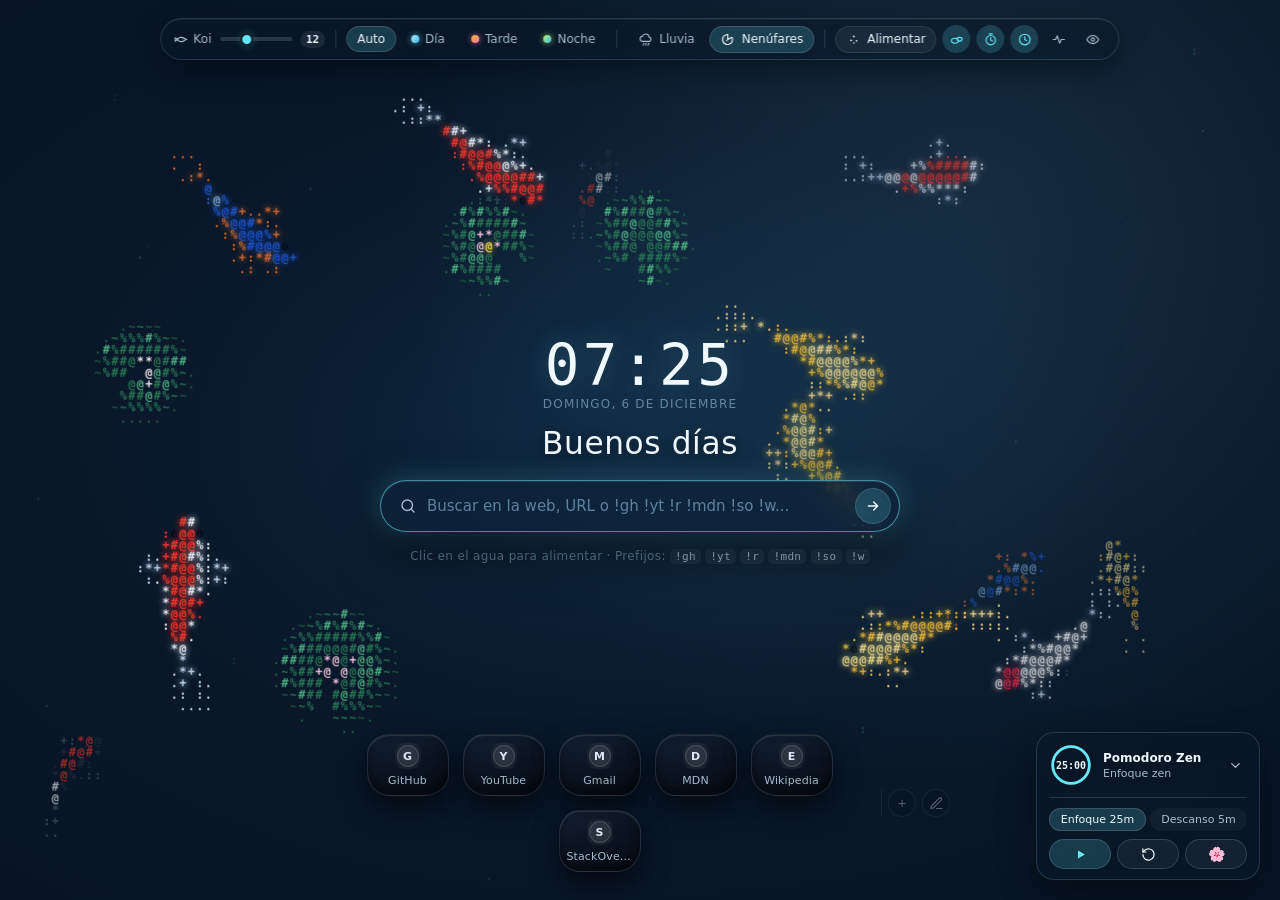
==== index.html @ ed118893 "feat: initial release of ASCII Koi Pond New Tab extension" ====
<!DOCTYPE html>
<html lang="es" data-solar="night">
<head>
  <meta charset="UTF-8">
  <meta name="viewport" content="width=device-width, initial-scale=1.0">
  <title>Nueva pestaña · Estanque Koi</title>
  <link rel="stylesheet" href="styles.css">
  <script src="glyph-atlas.js" defer></script>
  <script src="koi-engine.js" defer></script>
  <script src="ecosystem.js" defer></script>
  <script src="productivity.js" defer></script>
  <script src="ui.js" defer></script>
</head>
<body>
  <canvas id="koi-canvas" aria-hidden="true"></canvas>

  <div id="perf-badge" class="perf-badge" aria-live="off" hidden>
    <span class="perf-dot" aria-hidden="true"></span>
    <span id="perf-text">-- FPS · -- ms</span>
  </div>

  <header class="top-bar" id="top-bar" aria-label="Controles del estanque">
    <div class="control-pill">
      <div class="control-group control-fish" title="Cantidad de peces Koi">
        <label for="fish-count" class="control-label">
          <svg class="icon" viewBox="0 0 24 24" fill="none" stroke="currentColor" stroke-width="1.8" stroke-linecap="round" stroke-linejoin="round" aria-hidden="true">
            <path d="M6.5 12c2.5-4 7.5-4.5 11.5-1.5 1.2.9 2.2 1.5 3.5 1.5-1.3 0-2.3.6-3.5 1.5C14 16.5 9 16 6.5 12Z" />
            <path d="M6.5 12 3 9.2v5.6L6.5 12Z" />
            <circle cx="15.5" cy="11.2" r="0.8" fill="currentColor" stroke="none" />
          </svg>
          <span>Koi</span>
        </label>
        <input
          id="fish-count"
          class="range-slider"
          type="range"
          min="5"
          max="25"
          step="1"
          value="12"
          aria-label="Cantidad de peces Koi"
        >
        <span id="fish-count-value" class="count-badge">12</span>
      </div>

      <span class="pill-divider" aria-hidden="true"></span>

      <div class="control-group solar-selector" role="group" aria-label="Momento del día">
        <button type="button" class="solar-btn is-active" data-time-mode="auto" title="Ciclo solar automático">
          <span>Auto</span>
        </button>
        <button type="button" class="solar-btn" data-time-mode="day" title="Día (07:00 - 17:59)">
          <span class="swatch swatch-day" aria-hidden="true"></span>
          <span>Día</span>
        </button>
        <button type="button" class="solar-btn" data-time-mode="sunset" title="Atardecer (18:00 - 20:29)">
          <span class="swatch swatch-sunset" aria-hidden="true"></span>
          <span>Tarde</span>
        </button>
        <button type="button" class="solar-btn" data-time-mode="night" title="Noche (20:30 - 06:59)">
          <span class="swatch swatch-night" aria-hidden="true"></span>
          <span>Noche</span>
        </button>
      </div>

      <span class="pill-divider" aria-hidden="true"></span>

      <div class="control-group control-toggles">
        <button type="button" id="rain-btn" class="toggle-btn" aria-pressed="false" title="Activar o desactivar lluvia suave">
          <svg class="icon" viewBox="0 0 24 24" fill="none" stroke="currentColor" stroke-width="1.8" stroke-linecap="round" stroke-linejoin="round" aria-hidden="true">
            <path d="M7 15a4 4 0 0 1-.4-7.98A5.5 5.5 0 0 1 17.3 8.2 3.5 3.5 0 0 1 18 15H7Z" />
            <path d="M9 18l-1 3M13 18l-1 3M17 18l-1 3" />
          </svg>
          <span>Lluvia</span>
        </button>

        <button type="button" id="lilies-btn" class="toggle-btn" aria-pressed="true" title="Mostrar u ocultar nenúfares">
          <svg class="icon" viewBox="0 0 24 24" fill="none" stroke="currentColor" stroke-width="1.8" stroke-linecap="round" stroke-linejoin="round" aria-hidden="true">
            <path d="M12 12l6.8-3.6A8 8 0 1 1 12 4v8Z" />
            <circle cx="10.5" cy="13.5" r="1.4" fill="currentColor" stroke="none" opacity="0.7" />
          </svg>
          <span>Nenúfares</span>
        </button>
      </div>

      <span class="pill-divider" aria-hidden="true"></span>

      <div class="control-group control-actions">
        <button type="button" id="feed-btn" class="action-btn" title="Soltar comida múltiple en el estanque">
          <svg class="icon" viewBox="0 0 24 24" fill="none" stroke="currentColor" stroke-width="1.8" stroke-linecap="round" stroke-linejoin="round" aria-hidden="true">
            <circle cx="12" cy="7" r="1.4" fill="currentColor" stroke="none" />
            <circle cx="7.5" cy="13.5" r="1.4" fill="currentColor" stroke="none" />
            <circle cx="16.5" cy="14" r="1.4" fill="currentColor" stroke="none" />
            <circle cx="12" cy="17.5" r="1.2" fill="currentColor" stroke="none" />
          </svg>
          <span>Alimentar</span>
        </button>

        <button type="button" id="stones-toggle-btn" class="icon-btn" title="Mostrar u ocultar piedras de río" aria-pressed="true" aria-label="Mostrar u ocultar piedras de río">
          <svg class="icon" viewBox="0 0 24 24" fill="none" stroke="currentColor" stroke-width="1.8" stroke-linecap="round" stroke-linejoin="round" aria-hidden="true">
            <ellipse cx="9" cy="14" rx="5.5" ry="4" />
            <ellipse cx="16.5" cy="11.5" rx="4" ry="3" />
          </svg>
        </button>

        <button type="button" id="pomo-toggle-btn" class="icon-btn" title="Mostrar u ocultar Pomodoro" aria-pressed="true" aria-label="Mostrar u ocultar Pomodoro">
          <svg class="icon" viewBox="0 0 24 24" fill="none" stroke="currentColor" stroke-width="1.8" stroke-linecap="round" stroke-linejoin="round" aria-hidden="true">
            <circle cx="12" cy="13" r="7.5" />
            <path d="M12 9v4l2.5 1.5M9.5 3h5" />
          </svg>
        </button>

        <button type="button" id="clock-toggle-btn" class="icon-btn" title="Mostrar u ocultar reloj" aria-pressed="true" aria-label="Mostrar u ocultar reloj">
          <svg class="icon" viewBox="0 0 24 24" fill="none" stroke="currentColor" stroke-width="1.8" stroke-linecap="round" stroke-linejoin="round" aria-hidden="true">
            <circle cx="12" cy="12" r="8.5" />
            <path d="M12 7.5V12l3 2" />
          </svg>
        </button>

        <button type="button" id="perf-btn" class="icon-btn" title="Mostrar u ocultar FPS y tiempo de render" aria-pressed="false" aria-label="Indicador de rendimiento">
          <svg class="icon" viewBox="0 0 24 24" fill="none" stroke="currentColor" stroke-width="1.8" stroke-linecap="round" stroke-linejoin="round" aria-hidden="true">
            <path d="M3 12h4l2.5-6 4 12 2.5-6H21" />
          </svg>
        </button>

        <button type="button" id="zen-btn" class="icon-btn" title="Modo Zen (Z)" aria-pressed="false" aria-label="Activar Modo Zen">
          <svg class="icon" viewBox="0 0 24 24" fill="none" stroke="currentColor" stroke-width="1.8" stroke-linecap="round" stroke-linejoin="round" aria-hidden="true">
            <path d="M2.5 12s3.8-6.5 9.5-6.5S21.5 12 21.5 12s-3.8 6.5-9.5 6.5S2.5 12 2.5 12Z" />
            <circle cx="12" cy="12" r="2.7" />
          </svg>
        </button>
      </div>
    </div>
  </header>

  <main class="center-stage" id="center-stage">
    <section class="hero-card" id="hero-card" aria-label="Saludo y búsqueda">
      <div class="clock-wrap" id="clock-wrap">
        <time id="clock" class="clock" datetime="">00:00</time>
        <span id="date-label" class="date-label"></span>
      </div>

      <h1 id="greeting" class="greeting">Buenas tardes</h1>

      <form id="search-form" class="search-form" action="https://www.google.com/search" method="GET" role="search">
        <svg class="search-icon" viewBox="0 0 24 24" fill="none" stroke="currentColor" stroke-width="1.8" stroke-linecap="round" stroke-linejoin="round" aria-hidden="true">
          <circle cx="11" cy="11" r="7" />
          <path d="m20 20-3.5-3.5" />
        </svg>
        <span id="bang-badge" class="bang-badge" hidden title="Clic o Backspace para quitar prefijo"></span>
        <input
          id="search-input"
          class="search-input"
          type="search"
          name="q"
          placeholder="Buscar en la web, URL o !gh !yt !r !mdn !so !w..."
          autocomplete="off"
          spellcheck="false"
          autofocus
          aria-label="Buscar en la web o mediante prefijos"
        >
        <button type="submit" class="search-submit" aria-label="Buscar">
          <svg viewBox="0 0 24 24" fill="none" stroke="currentColor" stroke-width="2" stroke-linecap="round" stroke-linejoin="round" aria-hidden="true">
            <path d="M5 12h14M13 6l6 6-6 6" />
          </svg>
        </button>
      </form>

      <p class="pond-hint">Clic en el agua para alimentar · Prefijos: <code>!gh</code> <code>!yt</code> <code>!r</code> <code>!mdn</code> <code>!so</code> <code>!w</code></p>
    </section>
  </main>

  <!-- River Stones Shortcut Dock -->
  <nav id="river-stones-dock" class="river-stones-dock" aria-label="Accesos directos en piedras de río">
    <div id="river-stones-list" class="river-stones-list"></div>
    <div class="stones-controls">
      <button type="button" id="stone-add-btn" class="stone-ctrl-btn" title="Añadir piedra de río" aria-label="Añadir acceso directo">+</button>
      <button type="button" id="stone-edit-btn" class="stone-ctrl-btn" title="Editar o eliminar piedras" aria-pressed="false" aria-label="Editar accesos directos">
        <svg class="icon" viewBox="0 0 24 24" fill="none" stroke="currentColor" stroke-width="1.8" stroke-linecap="round" stroke-linejoin="round" aria-hidden="true">
          <path d="M12 20h9" />
          <path d="M16.5 3.5a2.1 2.1 0 0 1 3 3L7 19l-4 1 1-4Z" />
        </svg>
      </button>
    </div>
  </nav>

  <!-- Pomodoro Widget -->
  <aside id="pomodoro-widget" class="pomodoro-widget" aria-label="Temporizador Pomodoro">
    <div class="pomo-header">
      <div class="pomo-ring-wrap">
        <svg class="pomo-svg" viewBox="0 0 48 48" aria-hidden="true">
          <circle class="pomo-track" cx="24" cy="24" r="20" />
          <circle id="pomo-ring" class="pomo-progress" cx="24" cy="24" r="20" />
        </svg>
        <span id="pomo-time" class="pomo-time">25:00</span>
      </div>
      <div class="pomo-summary">
        <span class="pomo-title">Pomodoro Zen</span>
        <span id="pomo-status" class="pomo-status">Enfoque zen</span>
      </div>
      <button type="button" id="pomo-collapse-btn" class="pomo-collapse-btn" aria-expanded="true" title="Colapsar o expandir Pomodoro" aria-label="Colapsar Pomodoro">
        <svg class="icon" viewBox="0 0 24 24" fill="none" stroke="currentColor" stroke-width="2" stroke-linecap="round" stroke-linejoin="round" aria-hidden="true">
          <path d="m6 9 6 6 6-6" />
        </svg>
      </button>
    </div>

    <div class="pomo-body">
      <div class="pomo-modes" role="group" aria-label="Modo Pomodoro">
        <button type="button" class="pomo-mode-btn is-active" data-pomo-mode="focus">Enfoque 25m</button>
        <button type="button" class="pomo-mode-btn" data-pomo-mode="break">Descanso 5m</button>
      </div>
      <div class="pomo-actions">
        <button type="button" id="pomo-play-btn" class="pomo-btn pomo-btn-primary" title="Iniciar" aria-label="Iniciar Pomodoro">
          <svg class="icon icon-play" viewBox="0 0 24 24" fill="currentColor" aria-hidden="true">
            <path d="M8 5.5v13l11-6.5-11-6.5Z" />
          </svg>
          <svg class="icon icon-pause" viewBox="0 0 24 24" fill="currentColor" aria-hidden="true">
            <rect x="6.5" y="5.5" width="4" height="13" rx="1" />
            <rect x="13.5" y="5.5" width="4" height="13" rx="1" />
          </svg>
        </button>
        <button type="button" id="pomo-reset-btn" class="pomo-btn" title="Reiniciar" aria-label="Reiniciar Pomodoro">
          <svg class="icon" viewBox="0 0 24 24" fill="none" stroke="currentColor" stroke-width="1.9" stroke-linecap="round" stroke-linejoin="round" aria-hidden="true">
            <path d="M3 12a9 9 0 1 0 3-6.7L3 8" />
            <path d="M3 3v5h5" />
          </svg>
        </button>
        <button type="button" id="pomo-test-btn" class="pomo-btn pomo-btn-sakura" title="Previsualizar lluvia de pétalos de cerezo" aria-label="Probar lluvia de cerezo">
          🌸
        </button>
      </div>
    </div>
  </aside>

  <!-- Modal for adding/editing River Stones -->
  <div id="stone-modal" class="stone-modal" role="dialog" aria-modal="true" aria-labelledby="stone-modal-title" hidden>
    <form id="stone-modal-form" class="stone-modal-card">
      <h2 id="stone-modal-title" class="stone-modal-title">Nueva piedra de río</h2>
      <label class="stone-field">
        <span>Nombre corto</span>
        <input id="stone-title-input" type="text" maxlength="24" placeholder="Ej. GitHub" required>
      </label>
      <label class="stone-field">
        <span>URL del sitio</span>
        <input id="stone-url-input" type="text" placeholder="Ej. github.com" required>
      </label>
      <div class="stone-modal-actions">
        <button type="button" id="stone-reset-btn" class="stone-modal-btn stone-btn-ghost">Restaurar</button>
        <div class="stone-modal-right">
          <button type="button" id="stone-cancel-btn" class="stone-modal-btn stone-btn-ghost">Cancelar</button>
          <button type="submit" class="stone-modal-btn stone-btn-save">Guardar</button>
        </div>
      </div>
    </form>
  </div>

  <button type="button" id="zen-exit-btn" class="zen-exit-btn" title="Salir del Modo Zen (Esc / Z)" aria-label="Salir del Modo Zen">
    <svg class="icon" viewBox="0 0 24 24" fill="none" stroke="currentColor" stroke-width="1.8" stroke-linecap="round" stroke-linejoin="round" aria-hidden="true">
      <path d="M3 3l18 18" />
      <path d="M10.6 5.6A9.7 9.7 0 0 1 12 5.5c5.7 0 9.5 6.5 9.5 6.5a16.8 16.8 0 0 1-3.1 4" />
      <path d="M6.5 6.9C4 8.7 2.5 12 2.5 12s3.8 6.5 9.5 6.5c1.7 0 3.3-.5 4.7-1.2" />
    </svg>
    <span>Salir de Zen</span>
  </button>

  <div id="zen-toast" class="zen-toast" role="status" aria-live="polite">
    Modo Zen · Pulsa <kbd>Esc</kbd> o mueve el cursor arriba a la derecha para volver
  </div>
</body>
</html>
---- styles.css ----
:root {
  --bg-base: #05080f;
  --bg-radial-1: rgba(18, 36, 62, 0.36);
  --bg-radial-2: rgba(9, 18, 32, 0.22);
  --bg-radial-accent: rgba(56, 189, 248, 0.05);
  --surface-glass: rgba(10, 16, 28, 0.56);
  --surface-glass-hover: rgba(15, 24, 40, 0.72);
  --surface-pill: rgba(9, 14, 24, 0.54);
  --border-glass: rgba(190, 220, 255, 0.13);
  --border-glass-focus: rgba(125, 211, 252, 0.48);
  --text-primary: #eef4ff;
  --text-secondary: rgba(205, 222, 245, 0.72);
  --text-muted: rgba(165, 190, 220, 0.48);
  --accent: #7dd3fc;
  --accent-soft: rgba(125, 211, 252, 0.16);
  --accent-glow: rgba(125, 211, 252, 0.22);
  --font-sans: system-ui, -apple-system, "Segoe UI", Roboto, "Helvetica Neue", Arial, sans-serif;
  --font-mono: "Cascadia Code", "JetBrains Mono", "Fira Code", Consolas, "SFMono-Regular", ui-monospace, monospace;
}

/* Día (07:00 - 17:59): Azul petróleo profundo #081424 */
html[data-solar="day"] {
  --bg-base: #081424;
  --bg-radial-1: rgba(24, 72, 108, 0.42);
  --bg-radial-2: rgba(12, 34, 58, 0.28);
  --bg-radial-accent: rgba(125, 211, 252, 0.11);
  --surface-glass: rgba(10, 24, 40, 0.52);
  --surface-glass-hover: rgba(14, 34, 56, 0.68);
  --surface-pill: rgba(9, 22, 38, 0.5);
  --border-glass: rgba(186, 230, 253, 0.17);
  --border-glass-focus: rgba(103, 232, 249, 0.55);
  --text-primary: #f0f9ff;
  --text-secondary: rgba(208, 234, 252, 0.78);
  --text-muted: rgba(165, 210, 238, 0.54);
  --accent: #67e8f9;
  --accent-soft: rgba(103, 232, 249, 0.18);
  --accent-glow: rgba(103, 232, 249, 0.26);
}

/* Atardecer (18:00 - 20:29): Índigo oscuro con reflejos ámbar y magenta sutiles */
html[data-solar="sunset"] {
  --bg-base: #0d0b1a;
  --bg-radial-1: rgba(74, 36, 72, 0.36);
  --bg-radial-2: rgba(34, 24, 58, 0.28);
  --bg-radial-accent: rgba(245, 158, 11, 0.12);
  --surface-glass: rgba(20, 15, 32, 0.56);
  --surface-glass-hover: rgba(30, 21, 46, 0.72);
  --surface-pill: rgba(18, 13, 28, 0.54);
  --border-glass: rgba(251, 207, 232, 0.15);
  --border-glass-focus: rgba(251, 191, 36, 0.52);
  --text-primary: #fdf4f5;
  --text-secondary: rgba(245, 218, 224, 0.76);
  --text-muted: rgba(220, 184, 196, 0.52);
  --accent: #fbbf24;
  --accent-soft: rgba(251, 191, 36, 0.18);
  --accent-glow: rgba(244, 114, 182, 0.24);
}

/* Noche (20:30 - 06:59): Fondo abisal #05080f */
html[data-solar="night"] {
  --bg-base: #05080f;
  --bg-radial-1: rgba(14, 28, 50, 0.34);
  --bg-radial-2: rgba(7, 14, 26, 0.24);
  --bg-radial-accent: rgba(163, 230, 53, 0.04);
  --surface-glass: rgba(8, 13, 24, 0.58);
  --surface-glass-hover: rgba(13, 20, 36, 0.74);
  --surface-pill: rgba(8, 12, 22, 0.55);
  --border-glass: rgba(190, 220, 255, 0.12);
  --border-glass-focus: rgba(163, 230, 53, 0.45);
  --text-primary: #eef4ff;
  --text-secondary: rgba(200, 218, 242, 0.7);
  --text-muted: rgba(155, 180, 212, 0.46);
  --accent: #bef264;
  --accent-soft: rgba(190, 242, 100, 0.15);
  --accent-glow: rgba(190, 242, 100, 0.2);
}

*,
*::before,
*::after {
  box-sizing: border-box;
}

html,
body {
  margin: 0;
  padding: 0;
  width: 100%;
  height: 100%;
  overflow: hidden;
  background-color: var(--bg-base);
  color: var(--text-primary);
  font-family: var(--font-sans);
  -webkit-font-smoothing: antialiased;
  user-select: none;
}

body {
  position: relative;
  background:
    radial-gradient(circle at 76% 24%, var(--bg-radial-accent) 0%, transparent 48%),
    radial-gradient(
      ellipse 80% 70% at 50% 48%,
      var(--bg-radial-1) 0%,
      var(--bg-radial-2) 48%,
      var(--bg-base) 100%
    );
  transition: background 0.9s ease;
}

#koi-canvas {
  position: fixed;
  inset: 0;
  width: 100%;
  height: 100%;
  display: block;
  z-index: 0;
  cursor: crosshair;
}

/* --- Top Discrete Control Pill --- */
.top-bar {
  position: fixed;
  top: 18px;
  left: 50%;
  transform: translateX(-50%);
  z-index: 20;
  max-width: calc(100vw - 24px);
  transition: opacity 0.4s ease, transform 0.4s cubic-bezier(0.22, 1, 0.36, 1);
}

.control-pill {
  display: flex;
  align-items: center;
  gap: 10px;
  padding: 6px 12px;
  border-radius: 999px;
  background: var(--surface-pill);
  border: 1px solid var(--border-glass);
  backdrop-filter: blur(14px);
  -webkit-backdrop-filter: blur(14px);
  box-shadow:
    0 10px 30px rgba(0, 0, 0, 0.38),
    inset 0 1px 0 rgba(255, 255, 255, 0.06);
  flex-wrap: nowrap;
  overflow-x: auto;
  scrollbar-width: none;
}

.control-pill::-webkit-scrollbar {
  display: none;
}

.control-group {
  display: flex;
  align-items: center;
  gap: 6px;
  flex-shrink: 0;
}

.control-label {
  display: inline-flex;
  align-items: center;
  gap: 5px;
  font-size: 12px;
  font-weight: 500;
  letter-spacing: 0.02em;
  color: var(--text-secondary);
}

.icon {
  width: 15px;
  height: 15px;
  flex-shrink: 0;
}

.pill-divider {
  width: 1px;
  height: 18px;
  background: var(--border-glass);
  flex-shrink: 0;
}

/* Range Slider */
.range-slider {
  -webkit-appearance: none;
  appearance: none;
  width: 72px;
  height: 4px;
  border-radius: 999px;
  background: rgba(255, 255, 255, 0.14);
  outline: none;
  cursor: pointer;
}

.range-slider::-webkit-slider-thumb {
  -webkit-appearance: none;
  appearance: none;
  width: 13px;
  height: 13px;
  border-radius: 50%;
  background: var(--accent);
  border: 2px solid rgba(5, 8, 15, 0.88);
  box-shadow: 0 0 10px var(--accent-glow);
  cursor: pointer;
  transition: transform 0.15s ease;
}

.range-slider::-webkit-slider-thumb:hover {
  transform: scale(1.16);
}

.range-slider::-moz-range-thumb {
  width: 13px;
  height: 13px;
  border-radius: 50%;
  background: var(--accent);
  border: 2px solid rgba(5, 8, 15, 0.88);
  box-shadow: 0 0 10px var(--accent-glow);
  cursor: pointer;
}

.count-badge {
  min-width: 22px;
  text-align: center;
  font-family: var(--font-mono);
  font-size: 11px;
  font-weight: 600;
  color: var(--text-primary);
  background: rgba(255, 255, 255, 0.08);
  padding: 2px 6px;
  border-radius: 999px;
}

.solar-selector,
.control-toggles {
  gap: 4px;
}

.solar-btn,
.toggle-btn,
.action-btn,
.icon-btn {
  display: inline-flex;
  align-items: center;
  justify-content: center;
  gap: 6px;
  border: 1px solid transparent;
  background: transparent;
  color: var(--text-secondary);
  font-family: var(--font-sans);
  font-size: 12px;
  font-weight: 500;
  border-radius: 999px;
  padding: 5px 10px;
  cursor: pointer;
  transition:
    color 0.2s ease,
    background-color 0.2s ease,
    border-color 0.2s ease,
    transform 0.15s ease;
  white-space: nowrap;
}

.solar-btn:hover,
.toggle-btn:hover,
.action-btn:hover,
.icon-btn:hover {
  color: var(--text-primary);
  background: rgba(255, 255, 255, 0.08);
}

.solar-btn:active,
.toggle-btn:active,
.action-btn:active,
.icon-btn:active {
  transform: scale(0.96);
}

.solar-btn.is-active,
.toggle-btn[aria-pressed="true"] {
  color: var(--text-primary);
  background: var(--accent-soft);
  border-color: rgba(255, 255, 255, 0.15);
}

.swatch {
  width: 8px;
  height: 8px;
  border-radius: 50%;
  display: inline-block;
}

.swatch-day {
  background: linear-gradient(135deg, #bae6fd, #38bdf8);
  box-shadow: 0 0 6px rgba(103, 232, 249, 0.7);
}

.swatch-sunset {
  background: linear-gradient(135deg, #fbbf24, #f472b6);
  box-shadow: 0 0 6px rgba(244, 114, 182, 0.7);
}

.swatch-night {
  background: linear-gradient(135deg, #bef264, #38bdf8);
  box-shadow: 0 0 6px rgba(190, 242, 100, 0.65);
}

.action-btn {
  background: rgba(255, 255, 255, 0.06);
  border-color: rgba(255, 255, 255, 0.09);
  color: var(--text-primary);
}

.action-btn:hover {
  background: var(--accent-soft);
  border-color: var(--border-glass-focus);
}

.icon-btn {
  width: 28px;
  height: 28px;
  padding: 0;
}

.icon-btn[aria-pressed="true"] {
  color: var(--accent);
  background: var(--accent-soft);
}

/* --- Center Hero Stage --- */
.center-stage {
  position: fixed;
  inset: 0;
  z-index: 10;
  display: flex;
  align-items: center;
  justify-content: center;
  padding: 24px;
  pointer-events: none;
  transition: opacity 0.45s ease, transform 0.45s cubic-bezier(0.22, 1, 0.36, 1);
}

.hero-card {
  width: min(560px, 92vw);
  display: flex;
  flex-direction: column;
  align-items: center;
  text-align: center;
  gap: 12px;
  padding: 24px 20px;
  border-radius: 28px;
  pointer-events: auto;
}

.clock-wrap {
  display: flex;
  flex-direction: column;
  align-items: center;
  gap: 3px;
  transition: opacity 0.25s ease, max-height 0.25s ease, margin 0.25s ease;
}

.clock-wrap.is-hidden {
  opacity: 0;
  max-height: 0;
  overflow: hidden;
  margin: 0;
  pointer-events: none;
}

.clock {
  font-family: var(--font-mono);
  font-size: clamp(2.4rem, 5vw, 3.6rem);
  font-weight: 300;
  letter-spacing: 0.06em;
  line-height: 1;
  color: var(--text-primary);
  text-shadow: 0 0 26px var(--accent-glow);
}

.date-label {
  font-size: 12px;
  letter-spacing: 0.1em;
  text-transform: uppercase;
  color: var(--text-muted);
}

.greeting {
  margin: 2px 0 8px;
  font-size: clamp(1.35rem, 2.8vw, 1.95rem);
  font-weight: 400;
  letter-spacing: 0.02em;
  color: var(--text-primary);
  text-shadow: 0 2px 18px rgba(0, 0, 0, 0.65);
}

.search-form {
  width: 100%;
  display: flex;
  align-items: center;
  gap: 10px;
  padding: 7px 8px 7px 18px;
  border-radius: 999px;
  background: var(--surface-glass);
  border: 1px solid var(--border-glass);
  backdrop-filter: blur(14px);
  -webkit-backdrop-filter: blur(14px);
  box-shadow:
    0 18px 46px rgba(0, 0, 0, 0.45),
    inset 0 1px 0 rgba(255, 255, 255, 0.08);
  transition:
    border-color 0.25s ease,
    background-color 0.25s ease,
    box-shadow 0.25s ease,
    transform 0.25s ease;
}

.search-form:hover {
  background: var(--surface-glass-hover);
  border-color: rgba(255, 255, 255, 0.22);
}

.search-form:focus-within {
  background: var(--surface-glass-hover);
  border-color: var(--border-glass-focus);
  box-shadow:
    0 20px 52px rgba(0, 0, 0, 0.55),
    0 0 28px var(--accent-glow),
    inset 0 1px 0 rgba(255, 255, 255, 0.1);
  transform: translateY(-1px);
}

.search-icon {
  width: 18px;
  height: 18px;
  color: var(--text-secondary);
  flex-shrink: 0;
}

.search-input {
  flex: 1;
  min-width: 0;
  border: none;
  outline: none;
  background: transparent;
  color: var(--text-primary);
  font-family: var(--font-sans);
  font-size: 15px;
  line-height: 1.4;
  padding: 6px 0;
}

.search-input::placeholder {
  color: var(--text-muted);
}

.search-input::-webkit-search-cancel-button {
  -webkit-appearance: none;
  appearance: none;
}

.search-submit {
  width: 36px;
  height: 36px;
  border-radius: 50%;
  border: 1px solid rgba(255, 255, 255, 0.1);
  background: var(--accent-soft);
  color: var(--text-primary);
  display: inline-flex;
  align-items: center;
  justify-content: center;
  cursor: pointer;
  flex-shrink: 0;
  transition: background-color 0.2s ease, transform 0.15s ease, border-color 0.2s ease;
}

.search-submit svg {
  width: 16px;
  height: 16px;
}

.search-submit:hover {
  background: var(--accent);
  color: #05080f;
  border-color: transparent;
}

.search-submit:active {
  transform: scale(0.94);
}

.pond-hint {
  margin: 4px 0 0;
  font-size: 12px;
  letter-spacing: 0.03em;
  color: var(--text-muted);
}

/* --- Zen Mode --- */
body.zen-mode .top-bar {
  opacity: 0;
  transform: translate(-50%, -14px);
  pointer-events: none;
}

body.zen-mode .center-stage {
  opacity: 0;
  transform: scale(0.97);
  pointer-events: none;
}

body.zen-mode .hero-card {
  pointer-events: none;
}

.zen-exit-btn {
  position: fixed;
  top: 18px;
  right: 18px;
  z-index: 30;
  display: inline-flex;
  align-items: center;
  gap: 7px;
  padding: 7px 13px;
  border-radius: 999px;
  background: var(--surface-pill);
  border: 1px solid var(--border-glass);
  backdrop-filter: blur(14px);
  -webkit-backdrop-filter: blur(14px);
  color: var(--text-secondary);
  font-family: var(--font-sans);
  font-size: 12px;
  font-weight: 500;
  cursor: pointer;
  opacity: 0;
  pointer-events: none;
  transform: translateY(-6px);
  transition: opacity 0.3s ease, transform 0.3s ease, color 0.2s ease, border-color 0.2s ease;
}

body.zen-mode .zen-exit-btn {
  opacity: 0.18;
  pointer-events: auto;
  transform: translateY(0);
}

body.zen-mode.zen-ui-peek .zen-exit-btn,
body.zen-mode .zen-exit-btn:hover,
body.zen-mode .zen-exit-btn:focus-visible {
  opacity: 1;
  color: var(--text-primary);
  border-color: var(--border-glass-focus);
}

.zen-toast {
  position: fixed;
  bottom: 22px;
  left: 50%;
  transform: translate(-50%, 10px);
  z-index: 25;
  padding: 8px 16px;
  border-radius: 999px;
  background: var(--surface-pill);
  border: 1px solid var(--border-glass);
  backdrop-filter: blur(14px);
  -webkit-backdrop-filter: blur(14px);
  color: var(--text-secondary);
  font-size: 12px;
  opacity: 0;
  pointer-events: none;
  transition: opacity 0.35s ease, transform 0.35s ease;
}

.zen-toast.is-visible {
  opacity: 1;
  transform: translate(-50%, 0);
}

.zen-toast kbd {
  font-family: var(--font-mono);
  font-size: 11px;
  padding: 1px 6px;
  border-radius: 5px;
  background: rgba(255, 255, 255, 0.1);
  color: var(--text-primary);
}

/* --- Performance Telemetry Badge --- */
.perf-badge {
  position: fixed;
  top: 20px;
  left: 20px;
  z-index: 22;
  display: inline-flex;
  align-items: center;
  gap: 7px;
  padding: 6px 11px;
  border-radius: 999px;
  background: var(--surface-pill);
  border: 1px solid var(--border-glass);
  backdrop-filter: blur(12px);
  -webkit-backdrop-filter: blur(12px);
  font-family: var(--font-mono);
  font-size: 11px;
  letter-spacing: 0.02em;
  color: var(--text-secondary);
  pointer-events: none;
  box-shadow: 0 8px 24px rgba(0, 0, 0, 0.35);
}

.perf-badge[hidden] {
  display: none;
}

.perf-dot {
  width: 6px;
  height: 6px;
  border-radius: 50%;
  background: #4ade80;
  box-shadow: 0 0 8px rgba(74, 222, 128, 0.75);
}

/* --- Smart Search Bangs --- */
.bang-badge {
  display: inline-flex;
  align-items: center;
  padding: 3px 10px;
  border-radius: 999px;
  font-size: 12px;
  font-weight: 600;
  letter-spacing: 0.02em;
  flex-shrink: 0;
  cursor: pointer;
  border: 1px solid rgba(255, 255, 255, 0.18);
  transition: transform 0.15s ease, opacity 0.15s ease;
}

.bang-badge:hover {
  opacity: 0.85;
}

.bang-badge[hidden] {
  display: none;
}

.bang-gh {
  background: rgba(241, 245, 249, 0.18);
  color: #f8fafc;
  border-color: rgba(241, 245, 249, 0.35);
}

.bang-yt {
  background: rgba(239, 68, 68, 0.22);
  color: #fecaca;
  border-color: rgba(248, 113, 113, 0.45);
}

.bang-r {
  background: rgba(249, 115, 22, 0.22);
  color: #fed7aa;
  border-color: rgba(251, 146, 60, 0.45);
}

.bang-mdn {
  background: rgba(59, 130, 246, 0.24);
  color: #bfdbfe;
  border-color: rgba(96, 165, 250, 0.48);
}

.bang-so {
  background: rgba(245, 158, 11, 0.24);
  color: #fde68a;
  border-color: rgba(251, 191, 36, 0.48);
}

.bang-w {
  background: rgba(148, 163, 184, 0.24);
  color: #e2e8f0;
  border-color: rgba(203, 213, 225, 0.42);
}

.pond-hint code {
  font-family: var(--font-mono);
  font-size: 11px;
  padding: 1px 5px;
  border-radius: 5px;
  background: rgba(255, 255, 255, 0.06);
  color: var(--text-secondary);
}

/* --- River Stones Shortcut Dock --- */
.river-stones-dock {
  position: fixed;
  bottom: 22px;
  left: 50%;
  transform: translateX(-50%);
  z-index: 18;
  display: flex;
  align-items: center;
  gap: 12px;
  max-width: calc(100vw - 32px);
  padding: 6px 10px;
  transition: opacity 0.4s ease, transform 0.4s cubic-bezier(0.22, 1, 0.36, 1);
}

.river-stones-dock.is-hidden,
body.zen-mode .river-stones-dock {
  opacity: 0;
  transform: translate(-50%, 16px);
  pointer-events: none;
}

.river-stones-list {
  display: flex;
  align-items: center;
  justify-content: center;
  gap: 14px;
  flex-wrap: wrap;
}

.river-stone-wrap {
  position: relative;
  display: flex;
  align-items: center;
}

.river-stone {
  display: flex;
  flex-direction: column;
  align-items: center;
  justify-content: center;
  gap: 5px;
  width: 82px;
  height: 62px;
  padding: 8px 10px;
  background: linear-gradient(
    158deg,
    rgba(24, 34, 50, 0.72) 0%,
    rgba(12, 18, 28, 0.65) 55%,
    rgba(6, 10, 18, 0.86) 100%
  );
  border: 1px solid rgba(190, 220, 255, 0.12);
  backdrop-filter: blur(10px);
  -webkit-backdrop-filter: blur(10px);
  color: var(--text-primary);
  text-decoration: none;
  box-shadow:
    0 12px 26px rgba(0, 0, 0, 0.6),
    inset 0 1px 1px rgba(255, 255, 255, 0.11),
    inset 0 -6px 12px rgba(0, 0, 0, 0.45);
  transition:
    transform 0.25s cubic-bezier(0.22, 1, 0.36, 1),
    border-color 0.25s ease,
    box-shadow 0.25s ease,
    background 0.25s ease;
}

.river-stone:hover {
  transform: translateY(-3px);
  background: linear-gradient(
    158deg,
    rgba(30, 44, 64, 0.84) 0%,
    rgba(15, 23, 36, 0.76) 55%,
    rgba(8, 13, 22, 0.9) 100%
  );
  border-color: var(--border-glass-focus);
  box-shadow:
    0 16px 32px rgba(0, 0, 0, 0.65),
    0 0 18px var(--accent-glow),
    inset 0 1px 1px rgba(255, 255, 255, 0.16);
}

.stone-icon-wrap {
  width: 26px;
  height: 26px;
  border-radius: 9px;
  background: rgba(255, 255, 255, 0.05);
  display: flex;
  align-items: center;
  justify-content: center;
  flex-shrink: 0;
}

.stone-favicon {
  width: 18px;
  height: 18px;
  border-radius: 4px;
  object-fit: contain;
}

.stone-fallback {
  width: 22px;
  height: 22px;
  border-radius: 50%;
  background: rgba(255, 255, 255, 0.08);
  border: 1px solid rgba(255, 255, 255, 0.12);
  color: #dce7f7;
  font-size: 11px;
  font-weight: 600;
  display: inline-flex;
  align-items: center;
  justify-content: center;
}

.stone-title {
  font-size: 11px;
  font-weight: 450;
  letter-spacing: 0.01em;
  color: var(--text-secondary);
  white-space: nowrap;
  overflow: hidden;
  text-overflow: ellipsis;
  max-width: 66px;
}

.stone-edit-actions {
  position: absolute;
  top: -7px;
  right: -5px;
  display: none;
  gap: 3px;
}

.river-stones-dock.is-editing .stone-edit-actions {
  display: flex;
}

.stone-mini-btn {
  width: 18px;
  height: 18px;
  border-radius: 50%;
  border: 1px solid rgba(255, 255, 255, 0.22);
  background: rgba(15, 23, 38, 0.92);
  color: var(--text-primary);
  font-size: 11px;
  line-height: 1;
  display: inline-flex;
  align-items: center;
  justify-content: center;
  cursor: pointer;
  padding: 0;
}

.stone-mini-del:hover {
  background: #ef4444;
  border-color: #f87171;
}

.stones-controls {
  display: flex;
  flex-direction: row;
  align-items: center;
  gap: 6px;
  padding-left: 6px;
  border-left: 1px solid var(--border-glass);
  opacity: 0.45;
  transition: opacity 0.25s ease;
}

.river-stones-dock:hover .stones-controls,
.river-stones-dock.is-editing .stones-controls {
  opacity: 1;
}

.stone-ctrl-btn {
  width: 28px;
  height: 28px;
  border-radius: 50%;
  border: 1px solid var(--border-glass);
  background: rgba(12, 18, 28, 0.58);
  backdrop-filter: blur(10px);
  -webkit-backdrop-filter: blur(10px);
  color: var(--text-secondary);
  font-size: 14px;
  display: inline-flex;
  align-items: center;
  justify-content: center;
  cursor: pointer;
  transition: color 0.2s ease, border-color 0.2s ease, background-color 0.2s ease;
}

.stone-ctrl-btn:hover:not(:disabled),
.stone-ctrl-btn[aria-pressed="true"] {
  color: var(--text-primary);
  border-color: var(--border-glass-focus);
  background: var(--accent-soft);
}

.stone-ctrl-btn:disabled {
  opacity: 0.35;
  cursor: not-allowed;
}

/* Stone Modal */
.stone-modal {
  position: fixed;
  inset: 0;
  z-index: 50;
  display: flex;
  align-items: center;
  justify-content: center;
  background: rgba(3, 6, 12, 0.62);
  backdrop-filter: blur(6px);
}

.stone-modal[hidden] {
  display: none;
}

.stone-modal-card {
  width: min(360px, 90vw);
  padding: 20px;
  border-radius: 20px;
  background: rgba(12, 18, 30, 0.92);
  border: 1px solid var(--border-glass);
  box-shadow: 0 24px 60px rgba(0, 0, 0, 0.65);
  display: flex;
  flex-direction: column;
  gap: 14px;
}

.stone-modal-title {
  margin: 0;
  font-size: 16px;
  font-weight: 500;
  color: var(--text-primary);
}

.stone-field {
  display: flex;
  flex-direction: column;
  gap: 6px;
  font-size: 12px;
  color: var(--text-secondary);
}

.stone-field input {
  padding: 9px 12px;
  border-radius: 10px;
  border: 1px solid var(--border-glass);
  background: rgba(255, 255, 255, 0.05);
  color: var(--text-primary);
  font-family: var(--font-sans);
  font-size: 13px;
  outline: none;
}

.stone-field input:focus {
  border-color: var(--border-glass-focus);
}

.stone-modal-actions {
  display: flex;
  align-items: center;
  justify-content: space-between;
  gap: 8px;
  margin-top: 4px;
}

.stone-modal-right {
  display: flex;
  gap: 8px;
}

.stone-modal-btn {
  padding: 7px 14px;
  border-radius: 999px;
  border: 1px solid var(--border-glass);
  font-family: var(--font-sans);
  font-size: 12px;
  font-weight: 500;
  cursor: pointer;
}

.stone-btn-ghost {
  background: transparent;
  color: var(--text-secondary);
}

.stone-btn-ghost:hover {
  color: var(--text-primary);
  background: rgba(255, 255, 255, 0.06);
}

.stone-btn-save {
  background: var(--accent);
  color: #05080f;
  border-color: transparent;
}

/* --- Pomodoro Widget --- */
.pomodoro-widget {
  position: fixed;
  right: 20px;
  bottom: 20px;
  z-index: 20;
  width: 224px;
  padding: 10px 12px;
  border-radius: 18px;
  background: var(--surface-pill);
  border: 1px solid var(--border-glass);
  backdrop-filter: blur(14px);
  -webkit-backdrop-filter: blur(14px);
  box-shadow: 0 14px 36px rgba(0, 0, 0, 0.45);
  transition: opacity 0.4s ease, transform 0.4s cubic-bezier(0.22, 1, 0.36, 1), width 0.25s ease;
}

.pomodoro-widget.is-hidden,
body.zen-mode .pomodoro-widget {
  opacity: 0;
  transform: translateY(14px);
  pointer-events: none;
}

.pomo-header {
  display: flex;
  align-items: center;
  gap: 10px;
}

.pomo-ring-wrap {
  position: relative;
  width: 44px;
  height: 44px;
  flex-shrink: 0;
  display: flex;
  align-items: center;
  justify-content: center;
}

.pomo-svg {
  width: 44px;
  height: 44px;
  transform: rotate(-90deg);
}

.pomo-track {
  fill: none;
  stroke: rgba(255, 255, 255, 0.1);
  stroke-width: 3;
}

.pomo-progress {
  fill: none;
  stroke: var(--accent);
  stroke-width: 3;
  stroke-linecap: round;
  transition: stroke-dashoffset 0.3s linear;
}

.pomo-time {
  position: absolute;
  font-family: var(--font-mono);
  font-size: 10px;
  font-weight: 600;
  color: var(--text-primary);
}

.pomo-summary {
  flex: 1;
  min-width: 0;
  display: flex;
  flex-direction: column;
  gap: 2px;
}

.pomo-title {
  font-size: 12px;
  font-weight: 600;
  color: var(--text-primary);
}

.pomo-status {
  font-size: 11px;
  color: var(--text-secondary);
  white-space: nowrap;
  overflow: hidden;
  text-overflow: ellipsis;
}

.pomo-collapse-btn {
  width: 24px;
  height: 24px;
  border-radius: 50%;
  border: 1px solid transparent;
  background: transparent;
  color: var(--text-secondary);
  display: inline-flex;
  align-items: center;
  justify-content: center;
  cursor: pointer;
  transition: transform 0.25s ease, background-color 0.2s ease, color 0.2s ease;
}

.pomo-collapse-btn:hover {
  color: var(--text-primary);
  background: rgba(255, 255, 255, 0.08);
}

.pomodoro-widget.is-collapsed .pomo-collapse-btn {
  transform: rotate(180deg);
}

.pomo-body {
  display: flex;
  flex-direction: column;
  gap: 8px;
  margin-top: 10px;
  padding-top: 10px;
  border-top: 1px solid var(--border-glass);
}

.pomodoro-widget.is-collapsed .pomo-body {
  display: none;
}

.pomo-modes {
  display: grid;
  grid-template-columns: 1fr 1fr;
  gap: 4px;
}

.pomo-mode-btn {
  padding: 4px 6px;
  border-radius: 999px;
  border: 1px solid transparent;
  background: rgba(255, 255, 255, 0.04);
  color: var(--text-secondary);
  font-family: var(--font-sans);
  font-size: 11px;
  cursor: pointer;
  transition: all 0.2s ease;
}

.pomo-mode-btn.is-active {
  color: var(--text-primary);
  background: var(--accent-soft);
  border-color: rgba(255, 255, 255, 0.14);
}

.pomo-actions {
  display: flex;
  align-items: center;
  justify-content: space-between;
  gap: 6px;
}

.pomo-btn {
  flex: 1;
  height: 30px;
  border-radius: 999px;
  border: 1px solid var(--border-glass);
  background: rgba(255, 255, 255, 0.05);
  color: var(--text-primary);
  display: inline-flex;
  align-items: center;
  justify-content: center;
  cursor: pointer;
  transition: background-color 0.2s ease, border-color 0.2s ease, transform 0.15s ease;
}

.pomo-btn:hover {
  background: rgba(255, 255, 255, 0.12);
  border-color: var(--border-glass-focus);
}

.pomo-btn:active {
  transform: scale(0.95);
}

.pomo-btn-primary {
  background: var(--accent-soft);
  color: var(--accent);
}

.pomo-btn-primary .icon-pause {
  display: none;
}

.pomo-btn-primary.is-running .icon-play {
  display: none;
}

.pomo-btn-primary.is-running .icon-pause {
  display: block;
}

.pomo-btn-sakura {
  font-size: 14px;
}

.pomo-btn-sakura:hover {
  background: rgba(255, 183, 197, 0.2);
  border-color: rgba(255, 183, 197, 0.45);
}

@media (max-width: 960px) {
  .pomodoro-widget {
    bottom: 92px;
    right: 14px;
  }
}

@media (max-width: 860px) {
  .control-pill {
    gap: 6px;
    padding: 6px 10px;
  }

  .toggle-btn span,
  .action-btn span {
    display: none;
  }

  .range-slider {
    width: 58px;
  }
}
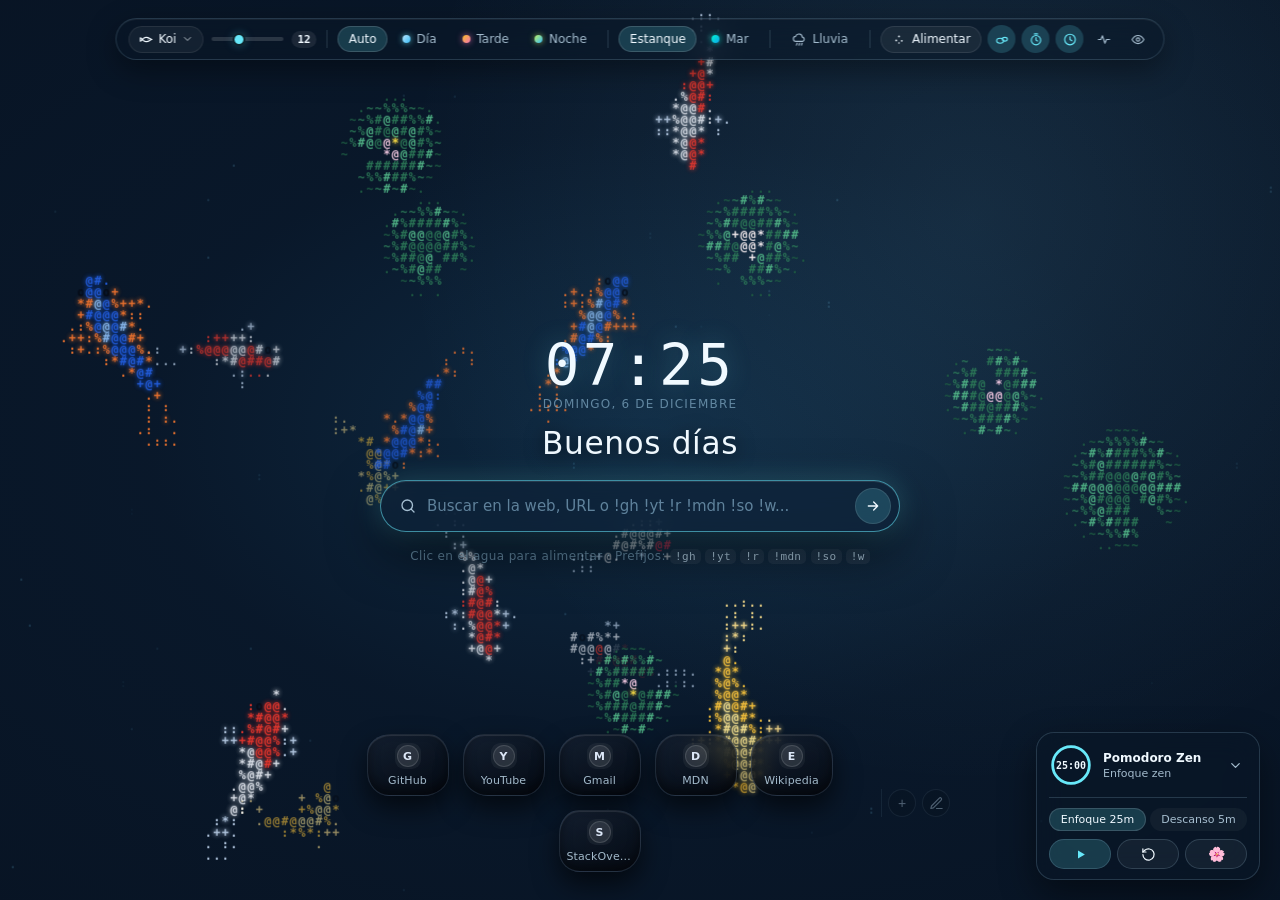
==== commit 7c152af4: "feat: add fauna selector, turtles, sharks, and open ocean habitat" ====
--- a/index.html
+++ b/index.html
@@ -21,15 +21,18 @@
 
   <header class="top-bar" id="top-bar" aria-label="Controles del estanque">
     <div class="control-pill">
-      <div class="control-group control-fish" title="Cantidad de peces Koi">
-        <label for="fish-count" class="control-label">
+      <div class="control-group control-fish" title="Cantidad de fauna en el estanque">
+        <button type="button" id="fauna-btn" class="fauna-trigger-btn" aria-expanded="false" aria-controls="fauna-popover" title="Elegir especies y luciérnagas">
           <svg class="icon" viewBox="0 0 24 24" fill="none" stroke="currentColor" stroke-width="1.8" stroke-linecap="round" stroke-linejoin="round" aria-hidden="true">
             <path d="M6.5 12c2.5-4 7.5-4.5 11.5-1.5 1.2.9 2.2 1.5 3.5 1.5-1.3 0-2.3.6-3.5 1.5C14 16.5 9 16 6.5 12Z" />
             <path d="M6.5 12 3 9.2v5.6L6.5 12Z" />
             <circle cx="15.5" cy="11.2" r="0.8" fill="currentColor" stroke="none" />
           </svg>
-          <span>Koi</span>
-        </label>
+          <span id="fauna-btn-label">Koi</span>
+          <svg class="chevron-icon" viewBox="0 0 24 24" fill="none" stroke="currentColor" stroke-width="2" stroke-linecap="round" stroke-linejoin="round" aria-hidden="true">
+            <path d="m6 9 6 6 6-6" />
+          </svg>
+        </button>
         <input
           id="fish-count"
           class="range-slider"
@@ -38,7 +41,7 @@
           max="25"
           step="1"
           value="12"
-          aria-label="Cantidad de peces Koi"
+          aria-label="Cantidad de criaturas marinas"
         >
         <span id="fish-count-value" class="count-badge">12</span>
       </div>
@@ -65,6 +68,18 @@
 
       <span class="pill-divider" aria-hidden="true"></span>
 
+      <div class="control-group biome-selector" role="group" aria-label="Hábitat acuático">
+        <button type="button" class="biome-btn is-active" data-biome="pond" title="Estanque zen con nenúfares">
+          <span>Estanque</span>
+        </button>
+        <button type="button" class="biome-btn" data-biome="ocean" title="Mar abierto con corrientes, cardumen, medusas y algas">
+          <span class="swatch swatch-ocean" aria-hidden="true"></span>
+          <span>Mar</span>
+        </button>
+      </div>
+
+      <span class="pill-divider" aria-hidden="true"></span>
+
       <div class="control-group control-toggles">
         <button type="button" id="rain-btn" class="toggle-btn" aria-pressed="false" title="Activar o desactivar lluvia suave">
           <svg class="icon" viewBox="0 0 24 24" fill="none" stroke="currentColor" stroke-width="1.8" stroke-linecap="round" stroke-linejoin="round" aria-hidden="true">
@@ -72,14 +87,6 @@
             <path d="M9 18l-1 3M13 18l-1 3M17 18l-1 3" />
           </svg>
           <span>Lluvia</span>
-        </button>
-
-        <button type="button" id="lilies-btn" class="toggle-btn" aria-pressed="true" title="Mostrar u ocultar nenúfares">
-          <svg class="icon" viewBox="0 0 24 24" fill="none" stroke="currentColor" stroke-width="1.8" stroke-linecap="round" stroke-linejoin="round" aria-hidden="true">
-            <path d="M12 12l6.8-3.6A8 8 0 1 1 12 4v8Z" />
-            <circle cx="10.5" cy="13.5" r="1.4" fill="currentColor" stroke="none" opacity="0.7" />
-          </svg>
-          <span>Nenúfares</span>
         </button>
       </div>
 
@@ -132,6 +139,75 @@
       </div>
     </div>
   </header>
+
+  <section id="fauna-popover" class="fauna-popover" aria-label="Selector de especies del estanque" hidden>
+    <div class="fauna-popover-header">
+      <span class="fauna-popover-title">Habitantes del estanque</span>
+      <div class="fauna-presets">
+        <button type="button" class="fauna-preset-btn" data-preset="koi">Solo Koi</button>
+        <button type="button" class="fauna-preset-btn" data-preset="ocean">Océano</button>
+        <button type="button" class="fauna-preset-btn" data-preset="all">Todos</button>
+      </div>
+    </div>
+
+    <div class="fauna-grid">
+      <button type="button" class="species-card is-active" data-species="koi" aria-pressed="true">
+        <span class="species-swatch swatch-koi" aria-hidden="true"></span>
+        <span class="species-info">
+          <span class="species-name">Peces Koi</span>
+          <span class="species-desc">Clásicos, Tancho y Fantasma</span>
+        </span>
+      </button>
+
+      <button type="button" class="species-card" data-species="turtle" aria-pressed="false">
+        <span class="species-swatch swatch-turtle" aria-hidden="true"></span>
+        <span class="species-info">
+          <span class="species-name">Tortugas Marinas</span>
+          <span class="species-desc">Caparazón dorado y aleteo lento</span>
+        </span>
+      </button>
+
+      <button type="button" class="species-card" data-species="whaleShark" aria-pressed="false">
+        <span class="species-swatch swatch-whale" aria-hidden="true"></span>
+        <span class="species-info">
+          <span class="species-name">Tiburón Ballena</span>
+          <span class="species-desc">Gigante moteado y sereno</span>
+        </span>
+      </button>
+
+      <button type="button" class="species-card" data-species="hammerhead" aria-pressed="false">
+        <span class="species-swatch swatch-hammer" aria-hidden="true"></span>
+        <span class="species-info">
+          <span class="species-name">Tiburón Martillo</span>
+          <span class="species-desc">Nado ágil con cefalofoil en T</span>
+        </span>
+      </button>
+    </div>
+
+    <div class="fauna-env-section">
+      <span class="fauna-popover-title">Entorno y vida marina</span>
+      <div class="env-chips">
+        <button type="button" id="lilies-btn" class="env-chip is-active" data-env="lilies" aria-pressed="true">Nenúfares</button>
+        <button type="button" class="env-chip" data-env="currents" aria-pressed="false">Corrientes</button>
+        <button type="button" class="env-chip" data-env="plankton" aria-pressed="false">Plancton y Burbujas</button>
+        <button type="button" class="env-chip" data-env="kelp" aria-pressed="false">Algas</button>
+        <button type="button" class="env-chip" data-env="jellyfish" aria-pressed="false">Medusas</button>
+        <button type="button" class="env-chip" data-env="school" aria-pressed="false">Cardumen</button>
+      </div>
+    </div>
+
+    <div class="fauna-fireflies-row">
+      <div class="fauna-fireflies-label">
+        <span class="species-swatch swatch-firefly" aria-hidden="true"></span>
+        <span>Luciérnagas</span>
+      </div>
+      <div class="firefly-modes" role="group" aria-label="Modo de luciérnagas">
+        <button type="button" class="firefly-mode-btn is-active" data-fireflies="auto" title="Solo durante la noche">Auto</button>
+        <button type="button" class="firefly-mode-btn" data-fireflies="on" title="Visibles a cualquier hora">Activas</button>
+        <button type="button" class="firefly-mode-btn" data-fireflies="off" title="Ocultas">Off</button>
+      </div>
+    </div>
+  </section>
 
   <main class="center-stage" id="center-stage">
     <section class="hero-card" id="hero-card" aria-label="Saludo y búsqueda">
--- a/styles.css
+++ b/styles.css
@@ -75,6 +75,19 @@
   --accent-glow: rgba(190, 242, 100, 0.2);
 }
 
+html[data-biome="ocean"] {
+  --bg-radial-1: rgba(12, 48, 72, 0.42);
+  --bg-radial-2: rgba(6, 24, 42, 0.28);
+  --bg-radial-accent: rgba(0, 245, 212, 0.08);
+}
+
+html[data-biome="ocean"][data-solar="night"] {
+  --accent: #2dd4bf;
+  --accent-soft: rgba(45, 212, 191, 0.16);
+  --accent-glow: rgba(45, 212, 191, 0.22);
+  --border-glass-focus: rgba(45, 212, 191, 0.48);
+}
+
 *,
 *::before,
 *::after {
@@ -233,11 +246,13 @@
 }
 
 .solar-selector,
+.biome-selector,
 .control-toggles {
   gap: 4px;
 }
 
 .solar-btn,
+.biome-btn,
 .toggle-btn,
 .action-btn,
 .icon-btn {
@@ -263,6 +278,7 @@
 }
 
 .solar-btn:hover,
+.biome-btn:hover,
 .toggle-btn:hover,
 .action-btn:hover,
 .icon-btn:hover {
@@ -271,6 +287,7 @@
 }
 
 .solar-btn:active,
+.biome-btn:active,
 .toggle-btn:active,
 .action-btn:active,
 .icon-btn:active {
@@ -278,6 +295,7 @@
 }
 
 .solar-btn.is-active,
+.biome-btn.is-active,
 .toggle-btn[aria-pressed="true"] {
   color: var(--text-primary);
   background: var(--accent-soft);
@@ -289,6 +307,11 @@
   height: 8px;
   border-radius: 50%;
   display: inline-block;
+}
+
+.swatch-ocean {
+  background: linear-gradient(135deg, #00f5d4, #0ea5e9);
+  box-shadow: 0 0 6px rgba(0, 245, 212, 0.7);
 }
 
 .swatch-day {
@@ -1195,6 +1218,280 @@
   border-color: rgba(255, 183, 197, 0.45);
 }
 
+/* --- Fauna Selector Trigger & Popover --- */
+.fauna-trigger-btn {
+  display: inline-flex;
+  align-items: center;
+  gap: 5px;
+  padding: 5px 9px;
+  border-radius: 999px;
+  border: 1px solid rgba(255, 255, 255, 0.08);
+  background: rgba(255, 255, 255, 0.05);
+  color: var(--text-primary);
+  font-family: var(--font-sans);
+  font-size: 12px;
+  font-weight: 500;
+  cursor: pointer;
+  white-space: nowrap;
+  transition: background-color 0.2s ease, border-color 0.2s ease, color 0.2s ease;
+}
+
+.fauna-trigger-btn:hover,
+.fauna-trigger-btn[aria-expanded="true"] {
+  background: var(--accent-soft);
+  border-color: var(--border-glass-focus);
+}
+
+.chevron-icon {
+  width: 12px;
+  height: 12px;
+  opacity: 0.72;
+  transition: transform 0.2s ease;
+}
+
+.fauna-trigger-btn[aria-expanded="true"] .chevron-icon {
+  transform: rotate(180deg);
+}
+
+.fauna-popover {
+  position: fixed;
+  top: 66px;
+  left: 50%;
+  transform: translateX(-50%);
+  z-index: 26;
+  width: min(440px, calc(100vw - 24px));
+  padding: 14px;
+  border-radius: 20px;
+  background: rgba(9, 14, 24, 0.84);
+  border: 1px solid var(--border-glass);
+  backdrop-filter: blur(18px);
+  -webkit-backdrop-filter: blur(18px);
+  box-shadow:
+    0 20px 50px rgba(0, 0, 0, 0.58),
+    inset 0 1px 0 rgba(255, 255, 255, 0.08);
+  display: flex;
+  flex-direction: column;
+  gap: 12px;
+}
+
+.fauna-popover[hidden],
+body.zen-mode .fauna-popover {
+  display: none;
+}
+
+.fauna-popover-header {
+  display: flex;
+  align-items: center;
+  justify-content: space-between;
+  gap: 8px;
+}
+
+.fauna-popover-title {
+  font-size: 12px;
+  font-weight: 600;
+  letter-spacing: 0.03em;
+  color: var(--text-secondary);
+}
+
+.fauna-presets {
+  display: flex;
+  gap: 4px;
+}
+
+.fauna-preset-btn {
+  padding: 3px 9px;
+  border-radius: 999px;
+  border: 1px solid var(--border-glass);
+  background: rgba(255, 255, 255, 0.04);
+  color: var(--text-secondary);
+  font-family: var(--font-sans);
+  font-size: 11px;
+  cursor: pointer;
+  transition: all 0.18s ease;
+}
+
+.fauna-preset-btn:hover {
+  color: var(--text-primary);
+  background: var(--accent-soft);
+  border-color: var(--border-glass-focus);
+}
+
+.fauna-grid {
+  display: grid;
+  grid-template-columns: repeat(2, minmax(0, 1fr));
+  gap: 8px;
+}
+
+.species-card {
+  display: flex;
+  align-items: center;
+  gap: 10px;
+  padding: 9px 11px;
+  border-radius: 14px;
+  border: 1px solid rgba(255, 255, 255, 0.08);
+  background: rgba(255, 255, 255, 0.035);
+  color: var(--text-secondary);
+  font-family: var(--font-sans);
+  text-align: left;
+  cursor: pointer;
+  transition: all 0.2s ease;
+}
+
+.species-card:hover {
+  background: rgba(255, 255, 255, 0.08);
+  color: var(--text-primary);
+}
+
+.species-card.is-active {
+  background: var(--accent-soft);
+  border-color: var(--border-glass-focus);
+  color: var(--text-primary);
+}
+
+.species-swatch {
+  width: 12px;
+  height: 12px;
+  border-radius: 50%;
+  flex-shrink: 0;
+}
+
+.swatch-koi {
+  background: linear-gradient(135deg, #ffffff 45%, #ff3b2f 55%);
+  box-shadow: 0 0 8px rgba(255, 59, 47, 0.5);
+}
+
+.swatch-turtle {
+  background: linear-gradient(135deg, #2d6a4f 45%, #e9c46a 65%);
+  box-shadow: 0 0 8px rgba(82, 183, 136, 0.5);
+}
+
+.swatch-whale {
+  background: linear-gradient(135deg, #2c5364 45%, #e0f4ff 70%);
+  box-shadow: 0 0 8px rgba(224, 244, 255, 0.55);
+}
+
+.swatch-hammer {
+  background: linear-gradient(135deg, #64748b 40%, #cbd5e1 70%);
+  box-shadow: 0 0 8px rgba(148, 163, 184, 0.5);
+}
+
+.swatch-firefly {
+  background: radial-gradient(circle, #fde047 20%, #bef264 75%);
+  box-shadow: 0 0 10px rgba(190, 242, 100, 0.7);
+}
+
+.species-info {
+  display: flex;
+  flex-direction: column;
+  gap: 2px;
+  min-width: 0;
+}
+
+.species-name {
+  font-size: 12px;
+  font-weight: 600;
+  color: inherit;
+}
+
+.species-desc {
+  font-size: 10.5px;
+  color: var(--text-muted);
+  white-space: nowrap;
+  overflow: hidden;
+  text-overflow: ellipsis;
+}
+
+.fauna-env-section {
+  display: flex;
+  flex-direction: column;
+  gap: 8px;
+  padding-top: 10px;
+  border-top: 1px solid var(--border-glass);
+}
+
+.env-chips {
+  display: flex;
+  flex-wrap: wrap;
+  gap: 6px;
+}
+
+.env-chip {
+  padding: 5px 10px;
+  border-radius: 999px;
+  border: 1px solid rgba(255, 255, 255, 0.08);
+  background: rgba(255, 255, 255, 0.04);
+  color: var(--text-secondary);
+  font-family: var(--font-sans);
+  font-size: 11px;
+  font-weight: 500;
+  cursor: pointer;
+  transition: all 0.18s ease;
+}
+
+.env-chip:hover {
+  color: var(--text-primary);
+  background: rgba(255, 255, 255, 0.09);
+}
+
+.env-chip.is-active {
+  color: var(--text-primary);
+  background: var(--accent-soft);
+  border-color: var(--border-glass-focus);
+}
+
+.fauna-fireflies-row {
+  display: flex;
+  align-items: center;
+  justify-content: space-between;
+  gap: 10px;
+  padding-top: 10px;
+  border-top: 1px solid var(--border-glass);
+}
+
+.fauna-fireflies-label {
+  display: inline-flex;
+  align-items: center;
+  gap: 8px;
+  font-size: 12px;
+  font-weight: 500;
+  color: var(--text-primary);
+}
+
+.firefly-modes {
+  display: inline-flex;
+  gap: 4px;
+}
+
+.firefly-mode-btn {
+  padding: 4px 10px;
+  border-radius: 999px;
+  border: 1px solid transparent;
+  background: rgba(255, 255, 255, 0.05);
+  color: var(--text-secondary);
+  font-family: var(--font-sans);
+  font-size: 11px;
+  font-weight: 500;
+  cursor: pointer;
+  transition: all 0.18s ease;
+}
+
+.firefly-mode-btn:hover {
+  color: var(--text-primary);
+  background: rgba(255, 255, 255, 0.1);
+}
+
+.firefly-mode-btn.is-active {
+  color: var(--text-primary);
+  background: var(--accent-soft);
+  border-color: var(--border-glass-focus);
+}
+
+@media (max-width: 520px) {
+  .fauna-grid {
+    grid-template-columns: 1fr;
+  }
+}
+
 @media (max-width: 960px) {
   .pomodoro-widget {
     bottom: 92px;
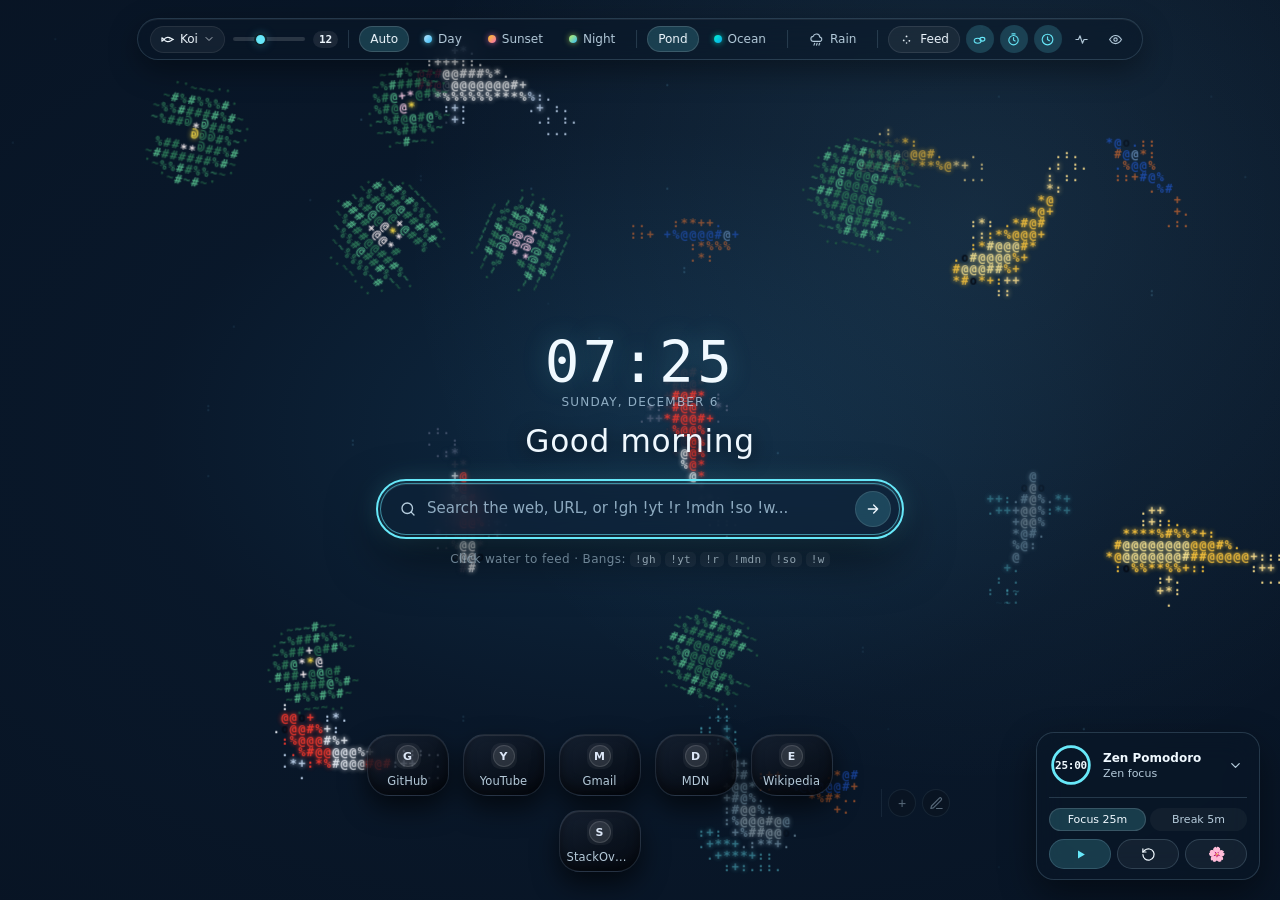
==== commit 80a0f264: "refactor: complete audit remediation with ES modules, i18n, tests, and CI - Harden MV3 manifest CSP," ====
--- a/index.html
+++ b/index.html
@@ -3,26 +3,28 @@
 <head>
   <meta charset="UTF-8">
   <meta name="viewport" content="width=device-width, initial-scale=1.0">
-  <title>Nueva pestaña · Estanque Koi</title>
-  <link rel="stylesheet" href="styles.css">
-  <script src="glyph-atlas.js" defer></script>
-  <script src="koi-engine.js" defer></script>
-  <script src="ecosystem.js" defer></script>
-  <script src="productivity.js" defer></script>
-  <script src="ui.js" defer></script>
+  <title data-i18n="pageTitlePond">Nueva pestaña · Estanque Koi</title>
+  <script src="boot.js"></script>
+  <link rel="stylesheet" href="styles/tokens.css">
+  <link rel="stylesheet" href="styles/base.css">
+  <link rel="stylesheet" href="styles/topbar.css">
+  <link rel="stylesheet" href="styles/stage.css">
+  <link rel="stylesheet" href="styles/widgets.css">
+  <link rel="stylesheet" href="styles/responsive.css">
+  <script type="module" src="src/main.js"></script>
 </head>
 <body>
   <canvas id="koi-canvas" aria-hidden="true"></canvas>
 
   <div id="perf-badge" class="perf-badge" aria-live="off" hidden>
     <span class="perf-dot" aria-hidden="true"></span>
-    <span id="perf-text">-- FPS · -- ms</span>
+    <span id="perf-text" data-i18n="perfPlaceholder">-- FPS · -- ms</span>
   </div>
 
-  <header class="top-bar" id="top-bar" aria-label="Controles del estanque">
+  <header class="top-bar" id="top-bar" aria-label="Controles del estanque" data-i18n-aria-label="controlsAria">
     <div class="control-pill">
-      <div class="control-group control-fish" title="Cantidad de fauna en el estanque">
-        <button type="button" id="fauna-btn" class="fauna-trigger-btn" aria-expanded="false" aria-controls="fauna-popover" title="Elegir especies y luciérnagas">
+      <div class="control-group control-fish" title="Cantidad de fauna en el estanque" data-i18n-title="fishTitle">
+        <button type="button" id="fauna-btn" class="fauna-trigger-btn" aria-expanded="false" aria-controls="fauna-popover" title="Elegir especies y luciérnagas" data-i18n-title="faunaBtnTitle">
           <svg class="icon" viewBox="0 0 24 24" fill="none" stroke="currentColor" stroke-width="1.8" stroke-linecap="round" stroke-linejoin="round" aria-hidden="true">
             <path d="M6.5 12c2.5-4 7.5-4.5 11.5-1.5 1.2.9 2.2 1.5 3.5 1.5-1.3 0-2.3.6-3.5 1.5C14 16.5 9 16 6.5 12Z" />
             <path d="M6.5 12 3 9.2v5.6L6.5 12Z" />
@@ -41,96 +43,97 @@
           max="25"
           step="1"
           value="12"
-          aria-label="Cantidad de criaturas marinas"
+          aria-label="Densidad de fauna"
+          data-i18n-aria-label="fishSliderAria"
         >
         <span id="fish-count-value" class="count-badge">12</span>
       </div>
 
       <span class="pill-divider" aria-hidden="true"></span>
 
-      <div class="control-group solar-selector" role="group" aria-label="Momento del día">
-        <button type="button" class="solar-btn is-active" data-time-mode="auto" title="Ciclo solar automático">
-          <span>Auto</span>
-        </button>
-        <button type="button" class="solar-btn" data-time-mode="day" title="Día (07:00 - 17:59)">
+      <div class="control-group solar-selector" role="group" aria-label="Momento del día" data-i18n-aria-label="solarGroupAria">
+        <button type="button" class="solar-btn is-active" data-time-mode="auto" aria-pressed="true" title="Ciclo solar automático" data-i18n-title="solarAutoTitle">
+          <span data-i18n="solarAuto">Auto</span>
+        </button>
+        <button type="button" class="solar-btn" data-time-mode="day" aria-pressed="false" title="Día (07:00 - 17:59)" data-i18n-title="solarDayTitle">
           <span class="swatch swatch-day" aria-hidden="true"></span>
-          <span>Día</span>
-        </button>
-        <button type="button" class="solar-btn" data-time-mode="sunset" title="Atardecer (18:00 - 20:29)">
+          <span data-i18n="solarDay">Día</span>
+        </button>
+        <button type="button" class="solar-btn" data-time-mode="sunset" aria-pressed="false" title="Atardecer (18:00 - 20:29)" data-i18n-title="solarSunsetTitle">
           <span class="swatch swatch-sunset" aria-hidden="true"></span>
-          <span>Tarde</span>
-        </button>
-        <button type="button" class="solar-btn" data-time-mode="night" title="Noche (20:30 - 06:59)">
+          <span data-i18n="solarSunset">Tarde</span>
+        </button>
+        <button type="button" class="solar-btn" data-time-mode="night" aria-pressed="false" title="Noche (20:30 - 06:59)" data-i18n-title="solarNightTitle">
           <span class="swatch swatch-night" aria-hidden="true"></span>
-          <span>Noche</span>
+          <span data-i18n="solarNight">Noche</span>
         </button>
       </div>
 
       <span class="pill-divider" aria-hidden="true"></span>
 
-      <div class="control-group biome-selector" role="group" aria-label="Hábitat acuático">
-        <button type="button" class="biome-btn is-active" data-biome="pond" title="Estanque zen con nenúfares">
-          <span>Estanque</span>
-        </button>
-        <button type="button" class="biome-btn" data-biome="ocean" title="Mar abierto con corrientes, cardumen, medusas y algas">
+      <div class="control-group biome-selector" role="group" aria-label="Hábitat acuático" data-i18n-aria-label="biomeGroupAria">
+        <button type="button" class="biome-btn is-active" data-biome="pond" aria-pressed="true" title="Estanque zen con nenúfares" data-i18n-title="biomePondTitle">
+          <span data-i18n="biomePond">Estanque</span>
+        </button>
+        <button type="button" class="biome-btn" data-biome="ocean" aria-pressed="false" title="Mar abierto con corrientes, cardumen, medusas y algas" data-i18n-title="biomeOceanTitle">
           <span class="swatch swatch-ocean" aria-hidden="true"></span>
-          <span>Mar</span>
+          <span data-i18n="biomeOcean">Mar</span>
         </button>
       </div>
 
       <span class="pill-divider" aria-hidden="true"></span>
 
       <div class="control-group control-toggles">
-        <button type="button" id="rain-btn" class="toggle-btn" aria-pressed="false" title="Activar o desactivar lluvia suave">
+        <button type="button" id="rain-btn" class="toggle-btn" aria-pressed="false" title="Activar o desactivar lluvia suave" data-i18n-title="rainBtnTitle">
           <svg class="icon" viewBox="0 0 24 24" fill="none" stroke="currentColor" stroke-width="1.8" stroke-linecap="round" stroke-linejoin="round" aria-hidden="true">
             <path d="M7 15a4 4 0 0 1-.4-7.98A5.5 5.5 0 0 1 17.3 8.2 3.5 3.5 0 0 1 18 15H7Z" />
             <path d="M9 18l-1 3M13 18l-1 3M17 18l-1 3" />
           </svg>
-          <span>Lluvia</span>
+          <span data-i18n="rainBtn">Lluvia</span>
         </button>
       </div>
 
       <span class="pill-divider" aria-hidden="true"></span>
 
       <div class="control-group control-actions">
-        <button type="button" id="feed-btn" class="action-btn" title="Soltar comida múltiple en el estanque">
+        <button type="button" id="feed-btn" class="action-btn" title="Soltar comida múltiple en el estanque" data-i18n-title="feedBtnTitle">
           <svg class="icon" viewBox="0 0 24 24" fill="none" stroke="currentColor" stroke-width="1.8" stroke-linecap="round" stroke-linejoin="round" aria-hidden="true">
             <circle cx="12" cy="7" r="1.4" fill="currentColor" stroke="none" />
             <circle cx="7.5" cy="13.5" r="1.4" fill="currentColor" stroke="none" />
             <circle cx="16.5" cy="14" r="1.4" fill="currentColor" stroke="none" />
             <circle cx="12" cy="17.5" r="1.2" fill="currentColor" stroke="none" />
           </svg>
-          <span>Alimentar</span>
-        </button>
-
-        <button type="button" id="stones-toggle-btn" class="icon-btn" title="Mostrar u ocultar piedras de río" aria-pressed="true" aria-label="Mostrar u ocultar piedras de río">
+          <span data-i18n="feedBtn">Alimentar</span>
+        </button>
+
+        <button type="button" id="stones-toggle-btn" class="icon-btn" title="Mostrar u ocultar piedras de río" aria-pressed="true" aria-label="Mostrar u ocultar piedras de río" data-i18n-title="stonesToggleTitle" data-i18n-aria-label="stonesToggleTitle">
           <svg class="icon" viewBox="0 0 24 24" fill="none" stroke="currentColor" stroke-width="1.8" stroke-linecap="round" stroke-linejoin="round" aria-hidden="true">
             <ellipse cx="9" cy="14" rx="5.5" ry="4" />
             <ellipse cx="16.5" cy="11.5" rx="4" ry="3" />
           </svg>
         </button>
 
-        <button type="button" id="pomo-toggle-btn" class="icon-btn" title="Mostrar u ocultar Pomodoro" aria-pressed="true" aria-label="Mostrar u ocultar Pomodoro">
+        <button type="button" id="pomo-toggle-btn" class="icon-btn" title="Mostrar u ocultar Pomodoro" aria-pressed="true" aria-label="Mostrar u ocultar Pomodoro" data-i18n-title="pomoToggleTitle" data-i18n-aria-label="pomoToggleTitle">
           <svg class="icon" viewBox="0 0 24 24" fill="none" stroke="currentColor" stroke-width="1.8" stroke-linecap="round" stroke-linejoin="round" aria-hidden="true">
             <circle cx="12" cy="13" r="7.5" />
             <path d="M12 9v4l2.5 1.5M9.5 3h5" />
           </svg>
         </button>
 
-        <button type="button" id="clock-toggle-btn" class="icon-btn" title="Mostrar u ocultar reloj" aria-pressed="true" aria-label="Mostrar u ocultar reloj">
+        <button type="button" id="clock-toggle-btn" class="icon-btn" title="Mostrar u ocultar reloj" aria-pressed="true" aria-label="Mostrar u ocultar reloj" data-i18n-title="clockToggleTitle" data-i18n-aria-label="clockToggleTitle">
           <svg class="icon" viewBox="0 0 24 24" fill="none" stroke="currentColor" stroke-width="1.8" stroke-linecap="round" stroke-linejoin="round" aria-hidden="true">
             <circle cx="12" cy="12" r="8.5" />
             <path d="M12 7.5V12l3 2" />
           </svg>
         </button>
 
-        <button type="button" id="perf-btn" class="icon-btn" title="Mostrar u ocultar FPS y tiempo de render" aria-pressed="false" aria-label="Indicador de rendimiento">
+        <button type="button" id="perf-btn" class="icon-btn" title="Mostrar u ocultar FPS y tiempo de render" aria-pressed="false" aria-label="Indicador de rendimiento" data-i18n-title="perfToggleTitle" data-i18n-aria-label="perfToggleAria">
           <svg class="icon" viewBox="0 0 24 24" fill="none" stroke="currentColor" stroke-width="1.8" stroke-linecap="round" stroke-linejoin="round" aria-hidden="true">
             <path d="M3 12h4l2.5-6 4 12 2.5-6H21" />
           </svg>
         </button>
 
-        <button type="button" id="zen-btn" class="icon-btn" title="Modo Zen (Z)" aria-pressed="false" aria-label="Activar Modo Zen">
+        <button type="button" id="zen-btn" class="icon-btn" title="Modo Zen (Z)" aria-pressed="false" aria-label="Activar Modo Zen" data-i18n-title="zenBtnTitle" data-i18n-aria-label="zenBtnAria">
           <svg class="icon" viewBox="0 0 24 24" fill="none" stroke="currentColor" stroke-width="1.8" stroke-linecap="round" stroke-linejoin="round" aria-hidden="true">
             <path d="M2.5 12s3.8-6.5 9.5-6.5S21.5 12 21.5 12s-3.8 6.5-9.5 6.5S2.5 12 2.5 12Z" />
             <circle cx="12" cy="12" r="2.7" />
@@ -140,13 +143,13 @@
     </div>
   </header>
 
-  <section id="fauna-popover" class="fauna-popover" aria-label="Selector de especies del estanque" hidden>
+  <section id="fauna-popover" class="fauna-popover" aria-label="Selector de especies del estanque" data-i18n-aria-label="faunaPopoverAria" hidden>
     <div class="fauna-popover-header">
-      <span class="fauna-popover-title">Habitantes del estanque</span>
+      <span class="fauna-popover-title" data-i18n="faunaPopoverTitle">Habitantes del estanque</span>
       <div class="fauna-presets">
-        <button type="button" class="fauna-preset-btn" data-preset="koi">Solo Koi</button>
-        <button type="button" class="fauna-preset-btn" data-preset="ocean">Océano</button>
-        <button type="button" class="fauna-preset-btn" data-preset="all">Todos</button>
+        <button type="button" class="fauna-preset-btn" data-preset="koi" data-i18n="presetKoi">Solo Koi</button>
+        <button type="button" class="fauna-preset-btn" data-preset="ocean" data-i18n="presetOcean">Océano</button>
+        <button type="button" class="fauna-preset-btn" data-preset="all" data-i18n="presetAll">Todos</button>
       </div>
     </div>
 
@@ -154,104 +157,107 @@
       <button type="button" class="species-card is-active" data-species="koi" aria-pressed="true">
         <span class="species-swatch swatch-koi" aria-hidden="true"></span>
         <span class="species-info">
-          <span class="species-name">Peces Koi</span>
-          <span class="species-desc">Clásicos, Tancho y Fantasma</span>
+          <span class="species-name" data-i18n="speciesKoiName">Peces Koi</span>
+          <span class="species-desc" data-i18n="speciesKoiDesc">Clásicos, Tancho y Fantasma</span>
         </span>
       </button>
 
       <button type="button" class="species-card" data-species="turtle" aria-pressed="false">
         <span class="species-swatch swatch-turtle" aria-hidden="true"></span>
         <span class="species-info">
-          <span class="species-name">Tortugas Marinas</span>
-          <span class="species-desc">Caparazón dorado y aleteo lento</span>
+          <span class="species-name" data-i18n="speciesTurtleName">Tortugas Marinas</span>
+          <span class="species-desc" data-i18n="speciesTurtleDesc">Caparazón dorado y aleteo lento</span>
         </span>
       </button>
 
       <button type="button" class="species-card" data-species="whaleShark" aria-pressed="false">
         <span class="species-swatch swatch-whale" aria-hidden="true"></span>
         <span class="species-info">
-          <span class="species-name">Tiburón Ballena</span>
-          <span class="species-desc">Gigante moteado y sereno</span>
+          <span class="species-name" data-i18n="speciesWhaleName">Tiburón Ballena</span>
+          <span class="species-desc" data-i18n="speciesWhaleDesc">Gigante moteado y sereno</span>
         </span>
       </button>
 
       <button type="button" class="species-card" data-species="hammerhead" aria-pressed="false">
         <span class="species-swatch swatch-hammer" aria-hidden="true"></span>
         <span class="species-info">
-          <span class="species-name">Tiburón Martillo</span>
-          <span class="species-desc">Nado ágil con cefalofoil en T</span>
+          <span class="species-name" data-i18n="speciesHammerName">Tiburón Martillo</span>
+          <span class="species-desc" data-i18n="speciesHammerDesc">Nado ágil con cefalofoil en T</span>
         </span>
       </button>
     </div>
 
     <div class="fauna-env-section">
-      <span class="fauna-popover-title">Entorno y vida marina</span>
+      <span class="fauna-popover-title" data-i18n="envSectionTitle">Entorno y vida marina</span>
       <div class="env-chips">
-        <button type="button" id="lilies-btn" class="env-chip is-active" data-env="lilies" aria-pressed="true">Nenúfares</button>
-        <button type="button" class="env-chip" data-env="currents" aria-pressed="false">Corrientes</button>
-        <button type="button" class="env-chip" data-env="plankton" aria-pressed="false">Plancton y Burbujas</button>
-        <button type="button" class="env-chip" data-env="kelp" aria-pressed="false">Algas</button>
-        <button type="button" class="env-chip" data-env="jellyfish" aria-pressed="false">Medusas</button>
-        <button type="button" class="env-chip" data-env="school" aria-pressed="false">Cardumen</button>
+        <button type="button" class="env-chip is-active" data-env="lilies" aria-pressed="true" data-i18n="envLilies">Nenúfares</button>
+        <button type="button" class="env-chip" data-env="currents" aria-pressed="false" data-i18n="envCurrents">Corrientes</button>
+        <button type="button" class="env-chip" data-env="plankton" aria-pressed="false" data-i18n="envPlankton">Plancton y Burbujas</button>
+        <button type="button" class="env-chip" data-env="kelp" aria-pressed="false" data-i18n="envKelp">Algas</button>
+        <button type="button" class="env-chip" data-env="jellyfish" aria-pressed="false" data-i18n="envJellyfish">Medusas</button>
+        <button type="button" class="env-chip" data-env="school" aria-pressed="false" data-i18n="envSchool">Cardumen</button>
       </div>
     </div>
 
     <div class="fauna-fireflies-row">
       <div class="fauna-fireflies-label">
         <span class="species-swatch swatch-firefly" aria-hidden="true"></span>
-        <span>Luciérnagas</span>
-      </div>
-      <div class="firefly-modes" role="group" aria-label="Modo de luciérnagas">
-        <button type="button" class="firefly-mode-btn is-active" data-fireflies="auto" title="Solo durante la noche">Auto</button>
-        <button type="button" class="firefly-mode-btn" data-fireflies="on" title="Visibles a cualquier hora">Activas</button>
-        <button type="button" class="firefly-mode-btn" data-fireflies="off" title="Ocultas">Off</button>
+        <span data-i18n="firefliesLabel">Luciérnagas</span>
+      </div>
+      <div class="firefly-modes" role="group" aria-label="Modo de luciérnagas" data-i18n-aria-label="firefliesGroupAria">
+        <button type="button" class="firefly-mode-btn is-active" data-fireflies="auto" aria-pressed="true" title="Solo durante la noche" data-i18n="firefliesAuto" data-i18n-title="firefliesAutoTitle">Auto</button>
+        <button type="button" class="firefly-mode-btn" data-fireflies="on" aria-pressed="false" title="Visibles a cualquier hora" data-i18n="firefliesOn" data-i18n-title="firefliesOnTitle">Activas</button>
+        <button type="button" class="firefly-mode-btn" data-fireflies="off" aria-pressed="false" title="Ocultas" data-i18n="firefliesOff" data-i18n-title="firefliesOffTitle">Off</button>
       </div>
     </div>
   </section>
 
   <main class="center-stage" id="center-stage">
-    <section class="hero-card" id="hero-card" aria-label="Saludo y búsqueda">
+    <section class="hero-card" id="hero-card" aria-label="Saludo y búsqueda" data-i18n-aria-label="heroAria">
       <div class="clock-wrap" id="clock-wrap">
-        <time id="clock" class="clock" datetime="">00:00</time>
+        <time id="clock" class="clock" datetime=""></time>
         <span id="date-label" class="date-label"></span>
       </div>
 
-      <h1 id="greeting" class="greeting">Buenas tardes</h1>
+      <h1 id="greeting" class="greeting"></h1>
 
       <form id="search-form" class="search-form" action="https://www.google.com/search" method="GET" role="search">
         <svg class="search-icon" viewBox="0 0 24 24" fill="none" stroke="currentColor" stroke-width="1.8" stroke-linecap="round" stroke-linejoin="round" aria-hidden="true">
           <circle cx="11" cy="11" r="7" />
           <path d="m20 20-3.5-3.5" />
         </svg>
-        <span id="bang-badge" class="bang-badge" hidden title="Clic o Backspace para quitar prefijo"></span>
+        <button type="button" id="bang-badge" class="bang-badge" hidden title="Clic o Backspace para quitar prefijo" data-i18n-title="bangBadgeTitle"></button>
         <input
           id="search-input"
           class="search-input"
           type="search"
           name="q"
+          maxlength="2048"
           placeholder="Buscar en la web, URL o !gh !yt !r !mdn !so !w..."
+          data-i18n-placeholder="searchPlaceholder"
           autocomplete="off"
           spellcheck="false"
           autofocus
           aria-label="Buscar en la web o mediante prefijos"
+          data-i18n-aria-label="searchAria"
         >
-        <button type="submit" class="search-submit" aria-label="Buscar">
+        <button type="submit" class="search-submit" aria-label="Buscar" data-i18n-aria-label="searchSubmitAria">
           <svg viewBox="0 0 24 24" fill="none" stroke="currentColor" stroke-width="2" stroke-linecap="round" stroke-linejoin="round" aria-hidden="true">
             <path d="M5 12h14M13 6l6 6-6 6" />
           </svg>
         </button>
       </form>
 
-      <p class="pond-hint">Clic en el agua para alimentar · Prefijos: <code>!gh</code> <code>!yt</code> <code>!r</code> <code>!mdn</code> <code>!so</code> <code>!w</code></p>
+      <p class="pond-hint"><span data-i18n="pondHintPrefix">Clic en el agua para alimentar · Prefijos:</span> <code>!gh</code> <code>!yt</code> <code>!r</code> <code>!mdn</code> <code>!so</code> <code>!w</code></p>
     </section>
   </main>
 
   <!-- River Stones Shortcut Dock -->
-  <nav id="river-stones-dock" class="river-stones-dock" aria-label="Accesos directos en piedras de río">
+  <nav id="river-stones-dock" class="river-stones-dock" aria-label="Accesos directos en piedras de río" data-i18n-aria-label="dockAria">
     <div id="river-stones-list" class="river-stones-list"></div>
     <div class="stones-controls">
-      <button type="button" id="stone-add-btn" class="stone-ctrl-btn" title="Añadir piedra de río" aria-label="Añadir acceso directo">+</button>
-      <button type="button" id="stone-edit-btn" class="stone-ctrl-btn" title="Editar o eliminar piedras" aria-pressed="false" aria-label="Editar accesos directos">
+      <button type="button" id="stone-add-btn" class="stone-ctrl-btn" title="Añadir piedra de río" aria-label="Añadir acceso directo" data-i18n-title="stoneAddTitle" data-i18n-aria-label="stoneAddAria">+</button>
+      <button type="button" id="stone-edit-btn" class="stone-ctrl-btn" title="Editar o eliminar piedras" aria-pressed="false" aria-label="Editar accesos directos" data-i18n-title="stoneEditTitle" data-i18n-aria-label="stoneEditAria">
         <svg class="icon" viewBox="0 0 24 24" fill="none" stroke="currentColor" stroke-width="1.8" stroke-linecap="round" stroke-linejoin="round" aria-hidden="true">
           <path d="M12 20h9" />
           <path d="M16.5 3.5a2.1 2.1 0 0 1 3 3L7 19l-4 1 1-4Z" />
@@ -261,7 +267,7 @@
   </nav>
 
   <!-- Pomodoro Widget -->
-  <aside id="pomodoro-widget" class="pomodoro-widget" aria-label="Temporizador Pomodoro">
+  <aside id="pomodoro-widget" class="pomodoro-widget" aria-label="Temporizador Pomodoro" data-i18n-aria-label="pomoAria">
     <div class="pomo-header">
       <div class="pomo-ring-wrap">
         <svg class="pomo-svg" viewBox="0 0 48 48" aria-hidden="true">
@@ -271,10 +277,10 @@
         <span id="pomo-time" class="pomo-time">25:00</span>
       </div>
       <div class="pomo-summary">
-        <span class="pomo-title">Pomodoro Zen</span>
-        <span id="pomo-status" class="pomo-status">Enfoque zen</span>
-      </div>
-      <button type="button" id="pomo-collapse-btn" class="pomo-collapse-btn" aria-expanded="true" title="Colapsar o expandir Pomodoro" aria-label="Colapsar Pomodoro">
+        <span class="pomo-title" data-i18n="pomoTitle">Pomodoro Zen</span>
+        <span id="pomo-status" class="pomo-status" aria-live="polite" aria-atomic="true" data-i18n="pomoStatusFocusIdle">Enfoque zen</span>
+      </div>
+      <button type="button" id="pomo-collapse-btn" class="pomo-collapse-btn" aria-expanded="true" title="Colapsar o expandir Pomodoro" aria-label="Colapsar Pomodoro" data-i18n-title="pomoCollapseTitle" data-i18n-aria-label="pomoCollapseAria">
         <svg class="icon" viewBox="0 0 24 24" fill="none" stroke="currentColor" stroke-width="2" stroke-linecap="round" stroke-linejoin="round" aria-hidden="true">
           <path d="m6 9 6 6 6-6" />
         </svg>
@@ -282,12 +288,12 @@
     </div>
 
     <div class="pomo-body">
-      <div class="pomo-modes" role="group" aria-label="Modo Pomodoro">
-        <button type="button" class="pomo-mode-btn is-active" data-pomo-mode="focus">Enfoque 25m</button>
-        <button type="button" class="pomo-mode-btn" data-pomo-mode="break">Descanso 5m</button>
+      <div class="pomo-modes" role="group" aria-label="Modo Pomodoro" data-i18n-aria-label="pomoModeGroupAria">
+        <button type="button" class="pomo-mode-btn is-active" data-pomo-mode="focus" aria-pressed="true" data-i18n="pomoFocusMode">Enfoque 25m</button>
+        <button type="button" class="pomo-mode-btn" data-pomo-mode="break" aria-pressed="false" data-i18n="pomoBreakMode">Descanso 5m</button>
       </div>
       <div class="pomo-actions">
-        <button type="button" id="pomo-play-btn" class="pomo-btn pomo-btn-primary" title="Iniciar" aria-label="Iniciar Pomodoro">
+        <button type="button" id="pomo-play-btn" class="pomo-btn pomo-btn-primary" title="Iniciar" aria-label="Iniciar Pomodoro" data-i18n-title="pomoStart" data-i18n-aria-label="pomoStartAria">
           <svg class="icon icon-play" viewBox="0 0 24 24" fill="currentColor" aria-hidden="true">
             <path d="M8 5.5v13l11-6.5-11-6.5Z" />
           </svg>
@@ -296,13 +302,13 @@
             <rect x="13.5" y="5.5" width="4" height="13" rx="1" />
           </svg>
         </button>
-        <button type="button" id="pomo-reset-btn" class="pomo-btn" title="Reiniciar" aria-label="Reiniciar Pomodoro">
+        <button type="button" id="pomo-reset-btn" class="pomo-btn" title="Reiniciar" aria-label="Reiniciar Pomodoro" data-i18n-title="pomoResetTitle" data-i18n-aria-label="pomoResetAria">
           <svg class="icon" viewBox="0 0 24 24" fill="none" stroke="currentColor" stroke-width="1.9" stroke-linecap="round" stroke-linejoin="round" aria-hidden="true">
             <path d="M3 12a9 9 0 1 0 3-6.7L3 8" />
             <path d="M3 3v5h5" />
           </svg>
         </button>
-        <button type="button" id="pomo-test-btn" class="pomo-btn pomo-btn-sakura" title="Previsualizar lluvia de pétalos de cerezo" aria-label="Probar lluvia de cerezo">
+        <button type="button" id="pomo-test-btn" class="pomo-btn pomo-btn-sakura" title="Previsualizar lluvia de pétalos de cerezo" aria-label="Probar lluvia de cerezo" data-i18n-title="pomoTestTitle" data-i18n-aria-label="pomoTestAria">
           🌸
         </button>
       </div>
@@ -312,36 +318,36 @@
   <!-- Modal for adding/editing River Stones -->
   <div id="stone-modal" class="stone-modal" role="dialog" aria-modal="true" aria-labelledby="stone-modal-title" hidden>
     <form id="stone-modal-form" class="stone-modal-card">
-      <h2 id="stone-modal-title" class="stone-modal-title">Nueva piedra de río</h2>
+      <h2 id="stone-modal-title" class="stone-modal-title" data-i18n="stoneNewTitle">Nueva piedra de río</h2>
       <label class="stone-field">
-        <span>Nombre corto</span>
-        <input id="stone-title-input" type="text" maxlength="24" placeholder="Ej. GitHub" required>
+        <span data-i18n="stoneFieldName">Nombre corto</span>
+        <input id="stone-title-input" type="text" maxlength="24" placeholder="Ej. GitHub" data-i18n-placeholder="stoneNamePlaceholder" required>
       </label>
       <label class="stone-field">
-        <span>URL del sitio</span>
-        <input id="stone-url-input" type="text" placeholder="Ej. github.com" required>
+        <span data-i18n="stoneFieldUrl">URL del sitio</span>
+        <input id="stone-url-input" type="text" maxlength="2048" placeholder="Ej. github.com" data-i18n-placeholder="stoneUrlPlaceholder" required>
       </label>
       <div class="stone-modal-actions">
-        <button type="button" id="stone-reset-btn" class="stone-modal-btn stone-btn-ghost">Restaurar</button>
+        <button type="button" id="stone-reset-btn" class="stone-modal-btn stone-btn-ghost" title="Restaurar todos los accesos directos predeterminados" data-i18n="stoneResetAll" data-i18n-title="stoneResetAllTitle">Restaurar todas</button>
         <div class="stone-modal-right">
-          <button type="button" id="stone-cancel-btn" class="stone-modal-btn stone-btn-ghost">Cancelar</button>
-          <button type="submit" class="stone-modal-btn stone-btn-save">Guardar</button>
+          <button type="button" id="stone-cancel-btn" class="stone-modal-btn stone-btn-ghost" data-i18n="stoneCancel">Cancelar</button>
+          <button type="submit" class="stone-modal-btn stone-btn-save" data-i18n="stoneSave">Guardar</button>
         </div>
       </div>
     </form>
   </div>
 
-  <button type="button" id="zen-exit-btn" class="zen-exit-btn" title="Salir del Modo Zen (Esc / Z)" aria-label="Salir del Modo Zen">
+  <button type="button" id="zen-exit-btn" class="zen-exit-btn" title="Salir del Modo Zen (Esc / Z)" aria-label="Salir del Modo Zen" data-i18n-title="zenExitTitle" data-i18n-aria-label="zenExitAria">
     <svg class="icon" viewBox="0 0 24 24" fill="none" stroke="currentColor" stroke-width="1.8" stroke-linecap="round" stroke-linejoin="round" aria-hidden="true">
       <path d="M3 3l18 18" />
       <path d="M10.6 5.6A9.7 9.7 0 0 1 12 5.5c5.7 0 9.5 6.5 9.5 6.5a16.8 16.8 0 0 1-3.1 4" />
       <path d="M6.5 6.9C4 8.7 2.5 12 2.5 12s3.8 6.5 9.5 6.5c1.7 0 3.3-.5 4.7-1.2" />
     </svg>
-    <span>Salir de Zen</span>
+    <span data-i18n="zenExitText">Salir de Zen</span>
   </button>
 
   <div id="zen-toast" class="zen-toast" role="status" aria-live="polite">
-    Modo Zen · Pulsa <kbd>Esc</kbd> o mueve el cursor arriba a la derecha para volver
+    <span data-i18n="zenToastPrefix">Modo Zen · Pulsa</span> <kbd>Esc</kbd> <span data-i18n="zenToastSuffix">o mueve el cursor arriba a la derecha para volver</span>
   </div>
 </body>
 </html>
--- a/styles/tokens.css
+++ b/styles/tokens.css
@@ -0,0 +1,113 @@
+@property --bg-base {
+  syntax: "<color>";
+  inherits: true;
+  initial-value: #05080f;
+}
+
+@property --bg-radial-1 {
+  syntax: "<color>";
+  inherits: true;
+  initial-value: rgba(18, 36, 62, 0.36);
+}
+
+@property --bg-radial-2 {
+  syntax: "<color>";
+  inherits: true;
+  initial-value: rgba(9, 18, 32, 0.22);
+}
+
+@property --bg-radial-accent {
+  syntax: "<color>";
+  inherits: true;
+  initial-value: rgba(56, 189, 248, 0.05);
+}
+
+:root {
+  --bg-base: #05080f;
+  --bg-radial-1: rgba(18, 36, 62, 0.36);
+  --bg-radial-2: rgba(9, 18, 32, 0.22);
+  --bg-radial-accent: rgba(56, 189, 248, 0.05);
+  --surface-glass: rgba(10, 16, 28, 0.56);
+  --surface-glass-hover: rgba(15, 24, 40, 0.72);
+  --surface-pill: rgba(9, 14, 24, 0.54);
+  --border-glass: rgba(190, 220, 255, 0.13);
+  --border-glass-focus: rgba(125, 211, 252, 0.48);
+  --text-primary: #eef4ff;
+  --text-secondary: rgba(210, 226, 248, 0.80);
+  --text-muted: rgba(176, 202, 234, 0.68);
+  --accent: #7dd3fc;
+  --accent-soft: rgba(125, 211, 252, 0.16);
+  --accent-glow: rgba(125, 211, 252, 0.22);
+  --font-sans: system-ui, -apple-system, "Segoe UI", Roboto, "Helvetica Neue", Arial, sans-serif;
+  --font-mono: "Cascadia Code", "JetBrains Mono", "Fira Code", Consolas, "SFMono-Regular", ui-monospace, monospace;
+}
+
+/* Día (07:00 - 17:59): Azul petróleo profundo #081424 */
+html[data-solar="day"] {
+  --bg-base: #081424;
+  --bg-radial-1: rgba(24, 72, 108, 0.42);
+  --bg-radial-2: rgba(12, 34, 58, 0.28);
+  --bg-radial-accent: rgba(125, 211, 252, 0.11);
+  --surface-glass: rgba(10, 24, 40, 0.52);
+  --surface-glass-hover: rgba(14, 34, 56, 0.68);
+  --surface-pill: rgba(9, 22, 38, 0.5);
+  --border-glass: rgba(186, 230, 253, 0.17);
+  --border-glass-focus: rgba(103, 232, 249, 0.55);
+  --text-primary: #f0f9ff;
+  --text-secondary: rgba(214, 238, 254, 0.84);
+  --text-muted: rgba(196, 228, 250, 0.70);
+  --accent: #67e8f9;
+  --accent-soft: rgba(103, 232, 249, 0.18);
+  --accent-glow: rgba(103, 232, 249, 0.26);
+}
+
+/* Atardecer (18:00 - 20:29): Índigo oscuro con reflejos ámbar y magenta sutiles */
+html[data-solar="sunset"] {
+  --bg-base: #0d0b1a;
+  --bg-radial-1: rgba(74, 36, 72, 0.36);
+  --bg-radial-2: rgba(34, 24, 58, 0.28);
+  --bg-radial-accent: rgba(245, 158, 11, 0.12);
+  --surface-glass: rgba(20, 15, 32, 0.56);
+  --surface-glass-hover: rgba(30, 21, 46, 0.72);
+  --surface-pill: rgba(18, 13, 28, 0.54);
+  --border-glass: rgba(251, 207, 232, 0.15);
+  --border-glass-focus: rgba(251, 191, 36, 0.52);
+  --text-primary: #fdf4f5;
+  --text-secondary: rgba(246, 222, 228, 0.82);
+  --text-muted: rgba(232, 200, 214, 0.70);
+  --accent: #fbbf24;
+  --accent-soft: rgba(251, 191, 36, 0.18);
+  --accent-glow: rgba(244, 114, 182, 0.24);
+}
+
+/* Noche (20:30 - 06:59): Fondo abisal #05080f */
+html[data-solar="night"] {
+  --bg-base: #05080f;
+  --bg-radial-1: rgba(14, 28, 50, 0.34);
+  --bg-radial-2: rgba(7, 14, 26, 0.24);
+  --bg-radial-accent: rgba(163, 230, 53, 0.04);
+  --surface-glass: rgba(8, 13, 24, 0.58);
+  --surface-glass-hover: rgba(13, 20, 36, 0.74);
+  --surface-pill: rgba(8, 12, 22, 0.55);
+  --border-glass: rgba(190, 220, 255, 0.12);
+  --border-glass-focus: rgba(163, 230, 53, 0.45);
+  --text-primary: #eef4ff;
+  --text-secondary: rgba(206, 224, 246, 0.80);
+  --text-muted: rgba(176, 202, 234, 0.68);
+  --accent: #bef264;
+  --accent-soft: rgba(190, 242, 100, 0.15);
+  --accent-glow: rgba(190, 242, 100, 0.2);
+}
+
+html[data-biome="ocean"] {
+  --bg-radial-1: rgba(12, 48, 72, 0.42);
+  --bg-radial-2: rgba(6, 24, 42, 0.28);
+  --bg-radial-accent: rgba(0, 245, 212, 0.08);
+}
+
+html[data-biome="ocean"][data-solar="night"] {
+  --accent: #2dd4bf;
+  --accent-soft: rgba(45, 212, 191, 0.16);
+  --accent-glow: rgba(45, 212, 191, 0.22);
+  --border-glass-focus: rgba(45, 212, 191, 0.48);
+}
--- a/styles/base.css
+++ b/styles/base.css
@@ -0,0 +1,95 @@
+*,
+*::before,
+*::after {
+  box-sizing: border-box;
+}
+
+html {
+  transition:
+    --bg-base 0.9s ease,
+    --bg-radial-1 0.9s ease,
+    --bg-radial-2 0.9s ease,
+    --bg-radial-accent 0.9s ease;
+}
+
+html,
+body {
+  margin: 0;
+  padding: 0;
+  width: 100%;
+  height: 100%;
+  overflow: hidden;
+  background-color: var(--bg-base);
+  color: var(--text-primary);
+  font-family: var(--font-sans);
+  -webkit-font-smoothing: antialiased;
+}
+
+body {
+  position: relative;
+  background:
+    radial-gradient(circle at 76% 24%, var(--bg-radial-accent) 0%, transparent 48%),
+    radial-gradient(
+      ellipse 80% 70% at 50% 48%,
+      var(--bg-radial-1) 0%,
+      var(--bg-radial-2) 48%,
+      var(--bg-base) 100%
+    );
+}
+
+#koi-canvas {
+  position: fixed;
+  inset: 0;
+  width: 100%;
+  height: 100%;
+  display: block;
+  z-index: 0;
+  cursor: crosshair;
+  user-select: none;
+}
+
+#koi-canvas,
+.top-bar,
+.fauna-popover,
+.river-stones-dock,
+.pomodoro-widget,
+.zen-exit-btn,
+.zen-toast,
+.perf-badge {
+  user-select: none;
+}
+
+.fauna-trigger-btn:focus-visible,
+.range-slider:focus-visible,
+.solar-btn:focus-visible,
+.biome-btn:focus-visible,
+.toggle-btn:focus-visible,
+.action-btn:focus-visible,
+.icon-btn:focus-visible,
+.fauna-preset-btn:focus-visible,
+.species-card:focus-visible,
+.env-chip:focus-visible,
+.firefly-mode-btn:focus-visible,
+.bang-badge:focus-visible,
+.search-submit:focus-visible,
+.river-stone:focus-visible,
+.stone-mini-btn:focus-visible,
+.stone-ctrl-btn:focus-visible,
+.stone-modal-btn:focus-visible,
+.pomo-collapse-btn:focus-visible,
+.pomo-mode-btn:focus-visible,
+.pomo-btn:focus-visible,
+.zen-exit-btn:focus-visible {
+  outline: 2px solid var(--accent);
+  outline-offset: 2px;
+}
+
+@supports not ((backdrop-filter: blur(1px)) or (-webkit-backdrop-filter: blur(1px))) {
+  :root,
+  html[data-solar="day"],
+  html[data-solar="sunset"],
+  html[data-solar="night"] {
+    --surface-glass: rgba(10, 16, 28, 0.88);
+    --surface-pill: rgba(9, 14, 24, 0.86);
+  }
+}
--- a/styles/topbar.css
+++ b/styles/topbar.css
@@ -0,0 +1,209 @@
+/* --- Top Discrete Control Pill --- */
+.top-bar {
+  position: fixed;
+  top: 18px;
+  left: 50%;
+  transform: translateX(-50%);
+  z-index: 20;
+  max-width: calc(100vw - 24px);
+  transition: opacity 0.4s ease, transform 0.4s cubic-bezier(0.22, 1, 0.36, 1);
+}
+
+.control-pill {
+  display: flex;
+  align-items: center;
+  gap: 10px;
+  padding: 6px 12px;
+  border-radius: 999px;
+  background: var(--surface-pill);
+  border: 1px solid var(--border-glass);
+  backdrop-filter: blur(14px);
+  -webkit-backdrop-filter: blur(14px);
+  box-shadow:
+    0 10px 30px rgba(0, 0, 0, 0.38),
+    inset 0 1px 0 rgba(255, 255, 255, 0.06);
+  flex-wrap: nowrap;
+  overflow-x: auto;
+  scrollbar-width: none;
+}
+
+.control-pill::-webkit-scrollbar {
+  display: none;
+}
+
+.control-group {
+  display: flex;
+  align-items: center;
+  gap: 6px;
+  flex-shrink: 0;
+}
+
+.icon {
+  width: 15px;
+  height: 15px;
+  flex-shrink: 0;
+}
+
+.pill-divider {
+  width: 1px;
+  height: 18px;
+  background: var(--border-glass);
+  flex-shrink: 0;
+}
+
+/* Range Slider */
+.range-slider {
+  -webkit-appearance: none;
+  appearance: none;
+  width: 72px;
+  height: 4px;
+  border-radius: 999px;
+  background: rgba(255, 255, 255, 0.14);
+  outline: none;
+  cursor: pointer;
+}
+
+.range-slider::-webkit-slider-thumb {
+  -webkit-appearance: none;
+  appearance: none;
+  width: 13px;
+  height: 13px;
+  border-radius: 50%;
+  background: var(--accent);
+  border: 2px solid rgba(5, 8, 15, 0.88);
+  box-shadow: 0 0 10px var(--accent-glow);
+  cursor: pointer;
+  transition: transform 0.15s ease;
+}
+
+.range-slider::-webkit-slider-thumb:hover {
+  transform: scale(1.16);
+}
+
+.range-slider::-moz-range-thumb {
+  width: 13px;
+  height: 13px;
+  border-radius: 50%;
+  background: var(--accent);
+  border: 2px solid rgba(5, 8, 15, 0.88);
+  box-shadow: 0 0 10px var(--accent-glow);
+  cursor: pointer;
+}
+
+.count-badge {
+  min-width: 22px;
+  text-align: center;
+  font-family: var(--font-mono);
+  font-size: 11px;
+  font-weight: 600;
+  color: var(--text-primary);
+  background: rgba(255, 255, 255, 0.08);
+  padding: 2px 6px;
+  border-radius: 999px;
+}
+
+.solar-selector,
+.biome-selector,
+.control-toggles {
+  gap: 4px;
+}
+
+.solar-btn,
+.biome-btn,
+.toggle-btn,
+.action-btn,
+.icon-btn {
+  display: inline-flex;
+  align-items: center;
+  justify-content: center;
+  gap: 6px;
+  border: 1px solid transparent;
+  background: transparent;
+  color: var(--text-secondary);
+  font-family: var(--font-sans);
+  font-size: 12px;
+  font-weight: 500;
+  border-radius: 999px;
+  padding: 5px 10px;
+  cursor: pointer;
+  transition:
+    color 0.2s ease,
+    background-color 0.2s ease,
+    border-color 0.2s ease,
+    transform 0.15s ease;
+  white-space: nowrap;
+}
+
+.solar-btn:hover,
+.biome-btn:hover,
+.toggle-btn:hover,
+.action-btn:hover,
+.icon-btn:hover {
+  color: var(--text-primary);
+  background: rgba(255, 255, 255, 0.08);
+}
+
+.solar-btn:active,
+.biome-btn:active,
+.toggle-btn:active,
+.action-btn:active,
+.icon-btn:active {
+  transform: scale(0.96);
+}
+
+.solar-btn.is-active,
+.biome-btn.is-active,
+.toggle-btn[aria-pressed="true"] {
+  color: var(--text-primary);
+  background: var(--accent-soft);
+  border-color: rgba(255, 255, 255, 0.15);
+}
+
+.swatch {
+  width: 8px;
+  height: 8px;
+  border-radius: 50%;
+  display: inline-block;
+}
+
+.swatch-ocean {
+  background: linear-gradient(135deg, #00f5d4, #0ea5e9);
+  box-shadow: 0 0 6px rgba(0, 245, 212, 0.7);
+}
+
+.swatch-day {
+  background: linear-gradient(135deg, #bae6fd, #38bdf8);
+  box-shadow: 0 0 6px rgba(103, 232, 249, 0.7);
+}
+
+.swatch-sunset {
+  background: linear-gradient(135deg, #fbbf24, #f472b6);
+  box-shadow: 0 0 6px rgba(244, 114, 182, 0.7);
+}
+
+.swatch-night {
+  background: linear-gradient(135deg, #bef264, #38bdf8);
+  box-shadow: 0 0 6px rgba(190, 242, 100, 0.65);
+}
+
+.action-btn {
+  background: rgba(255, 255, 255, 0.06);
+  border-color: rgba(255, 255, 255, 0.09);
+  color: var(--text-primary);
+}
+
+.action-btn:hover {
+  background: var(--accent-soft);
+  border-color: var(--border-glass-focus);
+}
+
+.icon-btn {
+  width: 28px;
+  height: 28px;
+  padding: 0;
+}
+
+.icon-btn[aria-pressed="true"] {
+  color: var(--accent);
+  background: var(--accent-soft);
+}
--- a/styles/stage.css
+++ b/styles/stage.css
@@ -0,0 +1,376 @@
+/* --- Center Hero Stage --- */
+.center-stage {
+  position: fixed;
+  inset: 0;
+  z-index: 10;
+  display: flex;
+  align-items: center;
+  justify-content: center;
+  padding: 24px;
+  pointer-events: none;
+  transition: opacity 0.45s ease, transform 0.45s cubic-bezier(0.22, 1, 0.36, 1);
+}
+
+.hero-card {
+  width: min(560px, 92vw);
+  display: flex;
+  flex-direction: column;
+  align-items: center;
+  text-align: center;
+  gap: 12px;
+  padding: 24px 20px;
+  border-radius: 28px;
+  pointer-events: auto;
+}
+
+.clock-wrap {
+  display: flex;
+  flex-direction: column;
+  align-items: center;
+  gap: 3px;
+  transition: opacity 0.25s ease, max-height 0.25s ease, margin 0.25s ease;
+}
+
+.clock-wrap.is-hidden {
+  opacity: 0;
+  max-height: 0;
+  overflow: hidden;
+  margin: 0;
+  pointer-events: none;
+}
+
+.clock {
+  font-family: var(--font-mono);
+  font-size: clamp(2.4rem, 5vw, 3.6rem);
+  font-weight: 300;
+  letter-spacing: 0.06em;
+  line-height: 1;
+  min-height: 1em;
+  color: var(--text-primary);
+  text-shadow: 0 0 26px var(--accent-glow);
+}
+
+.date-label {
+  font-size: 12px;
+  letter-spacing: 0.1em;
+  text-transform: uppercase;
+  color: var(--text-muted);
+}
+
+.greeting {
+  margin: 2px 0 8px;
+  font-size: clamp(1.35rem, 2.8vw, 1.95rem);
+  font-weight: 400;
+  letter-spacing: 0.02em;
+  min-height: 1.3em;
+  color: var(--text-primary);
+  text-shadow: 0 2px 18px rgba(0, 0, 0, 0.65);
+}
+
+.search-form {
+  width: 100%;
+  display: flex;
+  align-items: center;
+  gap: 10px;
+  padding: 7px 8px 7px 18px;
+  border-radius: 999px;
+  background: var(--surface-glass);
+  border: 1px solid var(--border-glass);
+  backdrop-filter: blur(14px);
+  -webkit-backdrop-filter: blur(14px);
+  box-shadow:
+    0 18px 46px rgba(0, 0, 0, 0.45),
+    inset 0 1px 0 rgba(255, 255, 255, 0.08);
+  transition:
+    border-color 0.25s ease,
+    background-color 0.25s ease,
+    box-shadow 0.25s ease,
+    transform 0.25s ease;
+}
+
+.search-form:hover {
+  background: var(--surface-glass-hover);
+  border-color: rgba(255, 255, 255, 0.22);
+}
+
+.search-form:focus-within {
+  background: var(--surface-glass-hover);
+  border-color: var(--border-glass-focus);
+  box-shadow:
+    0 20px 52px rgba(0, 0, 0, 0.55),
+    0 0 28px var(--accent-glow),
+    inset 0 1px 0 rgba(255, 255, 255, 0.1);
+  transform: translateY(-1px);
+}
+
+.search-form:has(.search-input:focus-visible) {
+  outline: 2px solid var(--accent);
+  outline-offset: 2px;
+}
+
+.search-icon {
+  width: 18px;
+  height: 18px;
+  color: var(--text-secondary);
+  flex-shrink: 0;
+}
+
+.search-input {
+  flex: 1;
+  min-width: 0;
+  border: none;
+  outline: none;
+  background: transparent;
+  color: var(--text-primary);
+  font-family: var(--font-sans);
+  font-size: 15px;
+  line-height: 1.4;
+  padding: 6px 0;
+}
+
+.search-input::placeholder {
+  color: var(--text-muted);
+}
+
+.search-input::-webkit-search-cancel-button {
+  -webkit-appearance: none;
+  appearance: none;
+}
+
+.search-submit {
+  width: 36px;
+  height: 36px;
+  border-radius: 50%;
+  border: 1px solid rgba(255, 255, 255, 0.1);
+  background: var(--accent-soft);
+  color: var(--text-primary);
+  display: inline-flex;
+  align-items: center;
+  justify-content: center;
+  cursor: pointer;
+  flex-shrink: 0;
+  transition: background-color 0.2s ease, transform 0.15s ease, border-color 0.2s ease;
+}
+
+.search-submit svg {
+  width: 16px;
+  height: 16px;
+}
+
+.search-submit:hover {
+  background: var(--accent);
+  color: #05080f;
+  border-color: transparent;
+}
+
+.search-submit:active {
+  transform: scale(0.94);
+}
+
+.pond-hint {
+  margin: 4px 0 0;
+  font-size: 12px;
+  letter-spacing: 0.03em;
+  color: var(--text-muted);
+}
+
+/* --- Zen Mode --- */
+html[data-zen="true"] .top-bar,
+body.zen-mode .top-bar {
+  opacity: 0;
+  transform: translate(-50%, -14px);
+  pointer-events: none;
+}
+
+html[data-zen="true"] .center-stage,
+body.zen-mode .center-stage {
+  opacity: 0;
+  transform: scale(0.97);
+  pointer-events: none;
+}
+
+html[data-zen="true"] .hero-card,
+body.zen-mode .hero-card {
+  pointer-events: none;
+}
+
+.zen-exit-btn {
+  position: fixed;
+  top: 18px;
+  right: 18px;
+  z-index: 30;
+  display: inline-flex;
+  align-items: center;
+  gap: 7px;
+  padding: 7px 13px;
+  border-radius: 999px;
+  background: var(--surface-pill);
+  border: 1px solid var(--border-glass);
+  backdrop-filter: blur(14px);
+  -webkit-backdrop-filter: blur(14px);
+  color: var(--text-secondary);
+  font-family: var(--font-sans);
+  font-size: 12px;
+  font-weight: 500;
+  cursor: pointer;
+  opacity: 0;
+  pointer-events: none;
+  transform: translateY(-6px);
+  transition: opacity 0.3s ease, transform 0.3s ease, color 0.2s ease, border-color 0.2s ease;
+}
+
+html[data-zen="true"] .zen-exit-btn,
+body.zen-mode .zen-exit-btn {
+  opacity: 0.72;
+  pointer-events: auto;
+  transform: translateY(0);
+}
+
+html[data-zen="true"].zen-ui-peek .zen-exit-btn,
+body.zen-mode.zen-ui-peek .zen-exit-btn,
+html[data-zen="true"] .zen-exit-btn:hover,
+body.zen-mode .zen-exit-btn:hover,
+html[data-zen="true"] .zen-exit-btn:focus-visible,
+body.zen-mode .zen-exit-btn:focus-visible {
+  opacity: 1;
+  color: var(--text-primary);
+  border-color: var(--border-glass-focus);
+}
+
+.zen-toast {
+  position: fixed;
+  bottom: 22px;
+  left: 50%;
+  transform: translate(-50%, 10px);
+  z-index: 25;
+  padding: 8px 16px;
+  border-radius: 999px;
+  background: var(--surface-pill);
+  border: 1px solid var(--border-glass);
+  backdrop-filter: blur(14px);
+  -webkit-backdrop-filter: blur(14px);
+  color: var(--text-secondary);
+  font-size: 12px;
+  opacity: 0;
+  pointer-events: none;
+  transition: opacity 0.35s ease, transform 0.35s ease;
+}
+
+.zen-toast.is-visible {
+  opacity: 1;
+  transform: translate(-50%, 0);
+}
+
+.zen-toast kbd {
+  font-family: var(--font-mono);
+  font-size: 11px;
+  padding: 1px 6px;
+  border-radius: 5px;
+  background: rgba(255, 255, 255, 0.1);
+  color: var(--text-primary);
+}
+
+/* --- Performance Telemetry Badge --- */
+.perf-badge {
+  position: fixed;
+  top: 20px;
+  left: 20px;
+  z-index: 22;
+  display: inline-flex;
+  align-items: center;
+  gap: 7px;
+  padding: 6px 11px;
+  border-radius: 999px;
+  background: var(--surface-pill);
+  border: 1px solid var(--border-glass);
+  backdrop-filter: blur(12px);
+  -webkit-backdrop-filter: blur(12px);
+  font-family: var(--font-mono);
+  font-size: 11px;
+  letter-spacing: 0.02em;
+  color: var(--text-secondary);
+  pointer-events: none;
+  box-shadow: 0 8px 24px rgba(0, 0, 0, 0.35);
+}
+
+.perf-badge[hidden] {
+  display: none;
+}
+
+.perf-dot {
+  width: 6px;
+  height: 6px;
+  border-radius: 50%;
+  background: #4ade80;
+  box-shadow: 0 0 8px rgba(74, 222, 128, 0.75);
+}
+
+/* --- Smart Search Bangs --- */
+.bang-badge {
+  display: inline-flex;
+  align-items: center;
+  padding: 3px 10px;
+  border-radius: 999px;
+  font-family: var(--font-sans);
+  font-size: 12px;
+  font-weight: 600;
+  line-height: 1.2;
+  letter-spacing: 0.02em;
+  flex-shrink: 0;
+  cursor: pointer;
+  border: 1px solid rgba(255, 255, 255, 0.18);
+  transition: transform 0.15s ease, opacity 0.15s ease;
+}
+
+.bang-badge:hover {
+  opacity: 0.85;
+}
+
+.bang-badge[hidden] {
+  display: none;
+}
+
+.bang-gh {
+  background: rgba(241, 245, 249, 0.18);
+  color: #f8fafc;
+  border-color: rgba(241, 245, 249, 0.35);
+}
+
+.bang-yt {
+  background: rgba(239, 68, 68, 0.22);
+  color: #fecaca;
+  border-color: rgba(248, 113, 113, 0.45);
+}
+
+.bang-r {
+  background: rgba(249, 115, 22, 0.22);
+  color: #fed7aa;
+  border-color: rgba(251, 146, 60, 0.45);
+}
+
+.bang-mdn {
+  background: rgba(59, 130, 246, 0.24);
+  color: #bfdbfe;
+  border-color: rgba(96, 165, 250, 0.48);
+}
+
+.bang-so {
+  background: rgba(245, 158, 11, 0.24);
+  color: #fde68a;
+  border-color: rgba(251, 191, 36, 0.48);
+}
+
+.bang-w {
+  background: rgba(148, 163, 184, 0.24);
+  color: #e2e8f0;
+  border-color: rgba(203, 213, 225, 0.42);
+}
+
+.pond-hint code {
+  font-family: var(--font-mono);
+  font-size: 11px;
+  padding: 1px 5px;
+  border-radius: 5px;
+  background: rgba(255, 255, 255, 0.06);
+  color: var(--text-secondary);
+}
--- a/styles/widgets.css
+++ b/styles/widgets.css
@@ -0,0 +1,785 @@
+/* --- River Stones Shortcut Dock --- */
+.river-stones-dock {
+  position: fixed;
+  bottom: 22px;
+  left: 50%;
+  transform: translateX(-50%);
+  z-index: 18;
+  display: flex;
+  align-items: center;
+  gap: 12px;
+  max-width: calc(100vw - 32px);
+  padding: 6px 10px;
+  transition: opacity 0.4s ease, transform 0.4s cubic-bezier(0.22, 1, 0.36, 1);
+}
+
+.river-stones-dock.is-hidden,
+html[data-zen="true"] .river-stones-dock,
+body.zen-mode .river-stones-dock {
+  opacity: 0;
+  transform: translate(-50%, 16px);
+  pointer-events: none;
+}
+
+.river-stones-list {
+  display: flex;
+  align-items: center;
+  justify-content: center;
+  gap: 14px;
+  flex-wrap: wrap;
+}
+
+.river-stone-wrap {
+  position: relative;
+  display: flex;
+  align-items: center;
+}
+
+.river-stone {
+  display: flex;
+  flex-direction: column;
+  align-items: center;
+  justify-content: center;
+  gap: 5px;
+  width: 82px;
+  height: 62px;
+  padding: 8px 10px;
+  background: linear-gradient(
+    158deg,
+    rgba(24, 34, 50, 0.84) 0%,
+    rgba(12, 18, 28, 0.78) 55%,
+    rgba(6, 10, 18, 0.92) 100%
+  );
+  border: 1px solid rgba(190, 220, 255, 0.12);
+  color: var(--text-primary);
+  text-decoration: none;
+  box-shadow:
+    0 12px 26px rgba(0, 0, 0, 0.6),
+    inset 0 1px 1px rgba(255, 255, 255, 0.11),
+    inset 0 -6px 12px rgba(0, 0, 0, 0.45);
+  transition:
+    transform 0.25s cubic-bezier(0.22, 1, 0.36, 1),
+    border-color 0.25s ease,
+    box-shadow 0.25s ease,
+    background 0.25s ease;
+}
+
+.river-stone:hover {
+  transform: translateY(-3px);
+  background: linear-gradient(
+    158deg,
+    rgba(30, 44, 64, 0.90) 0%,
+    rgba(15, 23, 36, 0.85) 55%,
+    rgba(8, 13, 22, 0.95) 100%
+  );
+  border-color: var(--border-glass-focus);
+  box-shadow:
+    0 16px 32px rgba(0, 0, 0, 0.65),
+    0 0 18px var(--accent-glow),
+    inset 0 1px 1px rgba(255, 255, 255, 0.16);
+}
+
+.stone-icon-wrap {
+  width: 26px;
+  height: 26px;
+  border-radius: 9px;
+  background: rgba(255, 255, 255, 0.05);
+  display: flex;
+  align-items: center;
+  justify-content: center;
+  flex-shrink: 0;
+}
+
+.stone-favicon {
+  width: 18px;
+  height: 18px;
+  border-radius: 4px;
+  object-fit: contain;
+}
+
+.stone-fallback {
+  width: 22px;
+  height: 22px;
+  border-radius: 50%;
+  background: rgba(255, 255, 255, 0.08);
+  border: 1px solid rgba(255, 255, 255, 0.12);
+  color: #dce7f7;
+  font-size: 11px;
+  font-weight: 600;
+  display: inline-flex;
+  align-items: center;
+  justify-content: center;
+}
+
+.stone-title {
+  font-size: 11.5px;
+  font-weight: 450;
+  letter-spacing: 0.01em;
+  color: var(--text-secondary);
+  white-space: nowrap;
+  overflow: hidden;
+  text-overflow: ellipsis;
+  max-width: 66px;
+}
+
+.stone-edit-actions {
+  position: absolute;
+  top: -10px;
+  right: -8px;
+  display: none;
+  gap: 3px;
+}
+
+.river-stones-dock.is-editing .stone-edit-actions {
+  display: flex;
+}
+
+.stone-mini-btn {
+  width: 24px;
+  height: 24px;
+  border-radius: 50%;
+  border: 1px solid rgba(255, 255, 255, 0.22);
+  background: rgba(15, 23, 38, 0.92);
+  color: var(--text-primary);
+  font-size: 13px;
+  line-height: 1;
+  display: inline-flex;
+  align-items: center;
+  justify-content: center;
+  cursor: pointer;
+  padding: 0;
+}
+
+.stone-mini-del:hover {
+  background: #ef4444;
+  border-color: #f87171;
+}
+
+.stones-controls {
+  display: flex;
+  flex-direction: row;
+  align-items: center;
+  gap: 6px;
+  padding-left: 6px;
+  border-left: 1px solid var(--border-glass);
+  opacity: 0.45;
+  transition: opacity 0.25s ease;
+}
+
+.river-stones-dock:hover .stones-controls,
+.river-stones-dock.is-editing .stones-controls {
+  opacity: 1;
+}
+
+.stone-ctrl-btn {
+  width: 28px;
+  height: 28px;
+  border-radius: 50%;
+  border: 1px solid var(--border-glass);
+  background: rgba(12, 18, 28, 0.78);
+  color: var(--text-secondary);
+  font-size: 14px;
+  display: inline-flex;
+  align-items: center;
+  justify-content: center;
+  cursor: pointer;
+  transition: color 0.2s ease, border-color 0.2s ease, background-color 0.2s ease;
+}
+
+.stone-ctrl-btn:hover:not(:disabled),
+.stone-ctrl-btn[aria-pressed="true"] {
+  color: var(--text-primary);
+  border-color: var(--border-glass-focus);
+  background: var(--accent-soft);
+}
+
+.stone-ctrl-btn:disabled {
+  opacity: 0.35;
+  cursor: not-allowed;
+}
+
+/* Stone Modal */
+.stone-modal {
+  position: fixed;
+  inset: 0;
+  z-index: 50;
+  display: flex;
+  align-items: center;
+  justify-content: center;
+  background: rgba(3, 6, 12, 0.62);
+  backdrop-filter: blur(6px);
+}
+
+.stone-modal[hidden] {
+  display: none;
+}
+
+.stone-modal-card {
+  width: min(360px, 90vw);
+  padding: 20px;
+  border-radius: 20px;
+  background: rgba(12, 18, 30, 0.92);
+  border: 1px solid var(--border-glass);
+  box-shadow: 0 24px 60px rgba(0, 0, 0, 0.65);
+  display: flex;
+  flex-direction: column;
+  gap: 14px;
+}
+
+.stone-modal-title {
+  margin: 0;
+  font-size: 16px;
+  font-weight: 500;
+  color: var(--text-primary);
+}
+
+.stone-field {
+  display: flex;
+  flex-direction: column;
+  gap: 6px;
+  font-size: 12px;
+  color: var(--text-secondary);
+}
+
+.stone-field input {
+  padding: 9px 12px;
+  border-radius: 10px;
+  border: 1px solid var(--border-glass);
+  background: rgba(255, 255, 255, 0.05);
+  color: var(--text-primary);
+  font-family: var(--font-sans);
+  font-size: 13px;
+  outline: none;
+}
+
+.stone-field input:focus {
+  border-color: var(--border-glass-focus);
+}
+
+.stone-field input:focus-visible {
+  outline: 2px solid var(--accent);
+  outline-offset: 1px;
+  border-color: var(--border-glass-focus);
+}
+
+.stone-modal-actions {
+  display: flex;
+  align-items: center;
+  justify-content: space-between;
+  gap: 8px;
+  margin-top: 4px;
+}
+
+.stone-modal-right {
+  display: flex;
+  gap: 8px;
+}
+
+.stone-modal-btn {
+  padding: 7px 14px;
+  border-radius: 999px;
+  border: 1px solid var(--border-glass);
+  font-family: var(--font-sans);
+  font-size: 12px;
+  font-weight: 500;
+  cursor: pointer;
+}
+
+.stone-btn-ghost {
+  background: transparent;
+  color: var(--text-secondary);
+}
+
+.stone-btn-ghost:hover {
+  color: var(--text-primary);
+  background: rgba(255, 255, 255, 0.06);
+}
+
+.stone-btn-ghost.is-confirming {
+  color: #fecaca;
+  background: rgba(239, 68, 68, 0.2);
+  border-color: rgba(248, 113, 113, 0.55);
+}
+
+.stone-btn-save {
+  background: var(--accent);
+  color: #05080f;
+  border-color: transparent;
+}
+
+/* --- Pomodoro Widget --- */
+.pomodoro-widget {
+  position: fixed;
+  right: 20px;
+  bottom: 20px;
+  z-index: 20;
+  width: 224px;
+  padding: 10px 12px;
+  border-radius: 18px;
+  background: var(--surface-pill);
+  border: 1px solid var(--border-glass);
+  backdrop-filter: blur(14px);
+  -webkit-backdrop-filter: blur(14px);
+  box-shadow: 0 14px 36px rgba(0, 0, 0, 0.45);
+  transition: opacity 0.4s ease, transform 0.4s cubic-bezier(0.22, 1, 0.36, 1), width 0.25s ease;
+}
+
+.pomodoro-widget.is-hidden,
+html[data-zen="true"] .pomodoro-widget,
+body.zen-mode .pomodoro-widget {
+  opacity: 0;
+  transform: translateY(14px);
+  pointer-events: none;
+}
+
+.pomo-header {
+  display: flex;
+  align-items: center;
+  gap: 10px;
+}
+
+.pomo-ring-wrap {
+  position: relative;
+  width: 44px;
+  height: 44px;
+  flex-shrink: 0;
+  display: flex;
+  align-items: center;
+  justify-content: center;
+}
+
+.pomo-svg {
+  width: 44px;
+  height: 44px;
+  transform: rotate(-90deg);
+}
+
+.pomo-track {
+  fill: none;
+  stroke: rgba(255, 255, 255, 0.1);
+  stroke-width: 3;
+}
+
+.pomo-progress {
+  fill: none;
+  stroke: var(--accent);
+  stroke-width: 3;
+  stroke-linecap: round;
+  transition: stroke-dashoffset 0.3s linear;
+}
+
+.pomo-time {
+  position: absolute;
+  font-family: var(--font-mono);
+  font-size: 11px;
+  font-weight: 600;
+  letter-spacing: -0.02em;
+  color: var(--text-primary);
+}
+
+.pomo-summary {
+  flex: 1;
+  min-width: 0;
+  display: flex;
+  flex-direction: column;
+  gap: 2px;
+}
+
+.pomo-title {
+  font-size: 12px;
+  font-weight: 600;
+  color: var(--text-primary);
+}
+
+.pomo-status {
+  font-size: 11px;
+  color: var(--text-secondary);
+  white-space: nowrap;
+  overflow: hidden;
+  text-overflow: ellipsis;
+}
+
+.pomo-collapse-btn {
+  width: 24px;
+  height: 24px;
+  border-radius: 50%;
+  border: 1px solid transparent;
+  background: transparent;
+  color: var(--text-secondary);
+  display: inline-flex;
+  align-items: center;
+  justify-content: center;
+  cursor: pointer;
+  transition: transform 0.25s ease, background-color 0.2s ease, color 0.2s ease;
+}
+
+.pomo-collapse-btn:hover {
+  color: var(--text-primary);
+  background: rgba(255, 255, 255, 0.08);
+}
+
+.pomodoro-widget.is-collapsed .pomo-collapse-btn {
+  transform: rotate(180deg);
+}
+
+.pomo-body {
+  display: flex;
+  flex-direction: column;
+  gap: 8px;
+  margin-top: 10px;
+  padding-top: 10px;
+  border-top: 1px solid var(--border-glass);
+}
+
+.pomodoro-widget.is-collapsed .pomo-body {
+  display: none;
+}
+
+.pomo-modes {
+  display: grid;
+  grid-template-columns: 1fr 1fr;
+  gap: 4px;
+}
+
+.pomo-mode-btn {
+  padding: 4px 6px;
+  border-radius: 999px;
+  border: 1px solid transparent;
+  background: rgba(255, 255, 255, 0.04);
+  color: var(--text-secondary);
+  font-family: var(--font-sans);
+  font-size: 11px;
+  cursor: pointer;
+  transition: all 0.2s ease;
+}
+
+.pomo-mode-btn.is-active {
+  color: var(--text-primary);
+  background: var(--accent-soft);
+  border-color: rgba(255, 255, 255, 0.14);
+}
+
+.pomo-actions {
+  display: flex;
+  align-items: center;
+  justify-content: space-between;
+  gap: 6px;
+}
+
+.pomo-btn {
+  flex: 1;
+  height: 30px;
+  border-radius: 999px;
+  border: 1px solid var(--border-glass);
+  background: rgba(255, 255, 255, 0.05);
+  color: var(--text-primary);
+  display: inline-flex;
+  align-items: center;
+  justify-content: center;
+  cursor: pointer;
+  transition: background-color 0.2s ease, border-color 0.2s ease, transform 0.15s ease;
+}
+
+.pomo-btn:hover {
+  background: rgba(255, 255, 255, 0.12);
+  border-color: var(--border-glass-focus);
+}
+
+.pomo-btn:active {
+  transform: scale(0.95);
+}
+
+.pomo-btn-primary {
+  background: var(--accent-soft);
+  color: var(--accent);
+}
+
+.pomo-btn-primary .icon-pause {
+  display: none;
+}
+
+.pomo-btn-primary.is-running .icon-play {
+  display: none;
+}
+
+.pomo-btn-primary.is-running .icon-pause {
+  display: block;
+}
+
+.pomo-btn-sakura {
+  font-size: 14px;
+}
+
+.pomo-btn-sakura:hover {
+  background: rgba(255, 183, 197, 0.2);
+  border-color: rgba(255, 183, 197, 0.45);
+}
+
+/* --- Fauna Selector Trigger & Popover --- */
+.fauna-trigger-btn {
+  display: inline-flex;
+  align-items: center;
+  gap: 5px;
+  padding: 5px 9px;
+  border-radius: 999px;
+  border: 1px solid rgba(255, 255, 255, 0.08);
+  background: rgba(255, 255, 255, 0.05);
+  color: var(--text-primary);
+  font-family: var(--font-sans);
+  font-size: 12px;
+  font-weight: 500;
+  cursor: pointer;
+  white-space: nowrap;
+  transition: background-color 0.2s ease, border-color 0.2s ease, color 0.2s ease;
+}
+
+.fauna-trigger-btn:hover,
+.fauna-trigger-btn[aria-expanded="true"] {
+  background: var(--accent-soft);
+  border-color: var(--border-glass-focus);
+}
+
+.chevron-icon {
+  width: 12px;
+  height: 12px;
+  opacity: 0.72;
+  transition: transform 0.2s ease;
+}
+
+.fauna-trigger-btn[aria-expanded="true"] .chevron-icon {
+  transform: rotate(180deg);
+}
+
+.fauna-popover {
+  position: fixed;
+  top: 66px;
+  left: 50%;
+  transform: translateX(-50%);
+  z-index: 26;
+  width: min(440px, calc(100vw - 24px));
+  padding: 14px;
+  border-radius: 20px;
+  background: rgba(9, 14, 24, 0.84);
+  border: 1px solid var(--border-glass);
+  backdrop-filter: blur(18px);
+  -webkit-backdrop-filter: blur(18px);
+  box-shadow:
+    0 20px 50px rgba(0, 0, 0, 0.58),
+    inset 0 1px 0 rgba(255, 255, 255, 0.08);
+  display: flex;
+  flex-direction: column;
+  gap: 12px;
+}
+
+.fauna-popover[hidden],
+html[data-zen="true"] .fauna-popover,
+body.zen-mode .fauna-popover {
+  display: none;
+}
+
+.fauna-popover-header {
+  display: flex;
+  align-items: center;
+  justify-content: space-between;
+  gap: 8px;
+}
+
+.fauna-popover-title {
+  font-size: 12px;
+  font-weight: 600;
+  letter-spacing: 0.03em;
+  color: var(--text-secondary);
+}
+
+.fauna-presets {
+  display: flex;
+  gap: 4px;
+}
+
+.fauna-preset-btn {
+  padding: 3px 9px;
+  border-radius: 999px;
+  border: 1px solid var(--border-glass);
+  background: rgba(255, 255, 255, 0.04);
+  color: var(--text-secondary);
+  font-family: var(--font-sans);
+  font-size: 11px;
+  cursor: pointer;
+  transition: all 0.18s ease;
+}
+
+.fauna-preset-btn:hover {
+  color: var(--text-primary);
+  background: var(--accent-soft);
+  border-color: var(--border-glass-focus);
+}
+
+.fauna-grid {
+  display: grid;
+  grid-template-columns: repeat(2, minmax(0, 1fr));
+  gap: 8px;
+}
+
+.species-card {
+  display: flex;
+  align-items: center;
+  gap: 10px;
+  padding: 9px 11px;
+  border-radius: 14px;
+  border: 1px solid rgba(255, 255, 255, 0.08);
+  background: rgba(255, 255, 255, 0.035);
+  color: var(--text-secondary);
+  font-family: var(--font-sans);
+  text-align: left;
+  cursor: pointer;
+  transition: all 0.2s ease;
+}
+
+.species-card:hover {
+  background: rgba(255, 255, 255, 0.08);
+  color: var(--text-primary);
+}
+
+.species-card.is-active {
+  background: var(--accent-soft);
+  border-color: var(--border-glass-focus);
+  color: var(--text-primary);
+}
+
+.species-swatch {
+  width: 12px;
+  height: 12px;
+  border-radius: 50%;
+  flex-shrink: 0;
+}
+
+.swatch-koi {
+  background: linear-gradient(135deg, #ffffff 45%, #ff3b2f 55%);
+  box-shadow: 0 0 8px rgba(255, 59, 47, 0.5);
+}
+
+.swatch-turtle {
+  background: linear-gradient(135deg, #2d6a4f 45%, #e9c46a 65%);
+  box-shadow: 0 0 8px rgba(82, 183, 136, 0.5);
+}
+
+.swatch-whale {
+  background: linear-gradient(135deg, #2c5364 45%, #e0f4ff 70%);
+  box-shadow: 0 0 8px rgba(224, 244, 255, 0.55);
+}
+
+.swatch-hammer {
+  background: linear-gradient(135deg, #64748b 40%, #cbd5e1 70%);
+  box-shadow: 0 0 8px rgba(148, 163, 184, 0.5);
+}
+
+.swatch-firefly {
+  background: radial-gradient(circle, #fde047 20%, #bef264 75%);
+  box-shadow: 0 0 10px rgba(190, 242, 100, 0.7);
+}
+
+.species-info {
+  display: flex;
+  flex-direction: column;
+  gap: 2px;
+  min-width: 0;
+}
+
+.species-name {
+  font-size: 12px;
+  font-weight: 600;
+  color: inherit;
+}
+
+.species-desc {
+  font-size: 11.5px;
+  color: var(--text-muted);
+  white-space: nowrap;
+  overflow: hidden;
+  text-overflow: ellipsis;
+}
+
+.fauna-env-section {
+  display: flex;
+  flex-direction: column;
+  gap: 8px;
+  padding-top: 10px;
+  border-top: 1px solid var(--border-glass);
+}
+
+.env-chips {
+  display: flex;
+  flex-wrap: wrap;
+  gap: 6px;
+}
+
+.env-chip {
+  padding: 5px 10px;
+  border-radius: 999px;
+  border: 1px solid rgba(255, 255, 255, 0.08);
+  background: rgba(255, 255, 255, 0.04);
+  color: var(--text-secondary);
+  font-family: var(--font-sans);
+  font-size: 11px;
+  font-weight: 500;
+  cursor: pointer;
+  transition: all 0.18s ease;
+}
+
+.env-chip:hover {
+  color: var(--text-primary);
+  background: rgba(255, 255, 255, 0.09);
+}
+
+.env-chip.is-active {
+  color: var(--text-primary);
+  background: var(--accent-soft);
+  border-color: var(--border-glass-focus);
+}
+
+.fauna-fireflies-row {
+  display: flex;
+  align-items: center;
+  justify-content: space-between;
+  gap: 10px;
+  padding-top: 10px;
+  border-top: 1px solid var(--border-glass);
+}
+
+.fauna-fireflies-label {
+  display: inline-flex;
+  align-items: center;
+  gap: 8px;
+  font-size: 12px;
+  font-weight: 500;
+  color: var(--text-primary);
+}
+
+.firefly-modes {
+  display: inline-flex;
+  gap: 4px;
+}
+
+.firefly-mode-btn {
+  padding: 4px 10px;
+  border-radius: 999px;
+  border: 1px solid transparent;
+  background: rgba(255, 255, 255, 0.05);
+  color: var(--text-secondary);
+  font-family: var(--font-sans);
+  font-size: 11px;
+  font-weight: 500;
+  cursor: pointer;
+  transition: all 0.18s ease;
+}
+
+.firefly-mode-btn:hover {
+  color: var(--text-primary);
+  background: rgba(255, 255, 255, 0.1);
+}
+
+.firefly-mode-btn.is-active {
+  color: var(--text-primary);
+  background: var(--accent-soft);
+  border-color: var(--border-glass-focus);
+}
--- a/styles/responsive.css
+++ b/styles/responsive.css
@@ -0,0 +1,87 @@
+@media (max-width: 1280px) {
+  .perf-badge {
+    top: 68px;
+    left: 16px;
+  }
+}
+
+@media (max-width: 520px) {
+  .fauna-grid {
+    grid-template-columns: 1fr;
+  }
+}
+
+@media (max-width: 960px) {
+  .pomodoro-widget {
+    bottom: 92px;
+    right: 14px;
+  }
+}
+
+@media (max-width: 860px) {
+  .control-pill {
+    gap: 6px;
+    padding: 6px 10px;
+  }
+
+  .toggle-btn span,
+  .action-btn span {
+    display: none;
+  }
+
+  .range-slider {
+    width: 58px;
+  }
+}
+
+@media (max-height: 640px) {
+  .top-bar {
+    top: 10px;
+  }
+
+  .river-stones-dock {
+    bottom: 10px;
+  }
+
+  .hero-card {
+    gap: 8px;
+    padding: 12px 16px;
+  }
+
+  .clock {
+    font-size: clamp(1.8rem, 4vw, 2.5rem);
+  }
+
+  .greeting {
+    font-size: clamp(1.1rem, 2.2vw, 1.5rem);
+    margin: 0 0 4px;
+  }
+
+  .pomodoro-widget {
+    bottom: 12px;
+    right: 12px;
+  }
+}
+
+@media (prefers-reduced-motion: reduce) {
+  *,
+  *::before,
+  *::after {
+    animation-duration: 0.01ms !important;
+    animation-iteration-count: 1 !important;
+    transition-duration: 0.01ms !important;
+    scroll-behavior: auto !important;
+  }
+
+  .control-pill,
+  .search-form,
+  .pomodoro-widget,
+  .fauna-popover,
+  .zen-exit-btn,
+  .zen-toast,
+  .perf-badge,
+  .stone-modal {
+    backdrop-filter: none !important;
+    -webkit-backdrop-filter: none !important;
+  }
+}
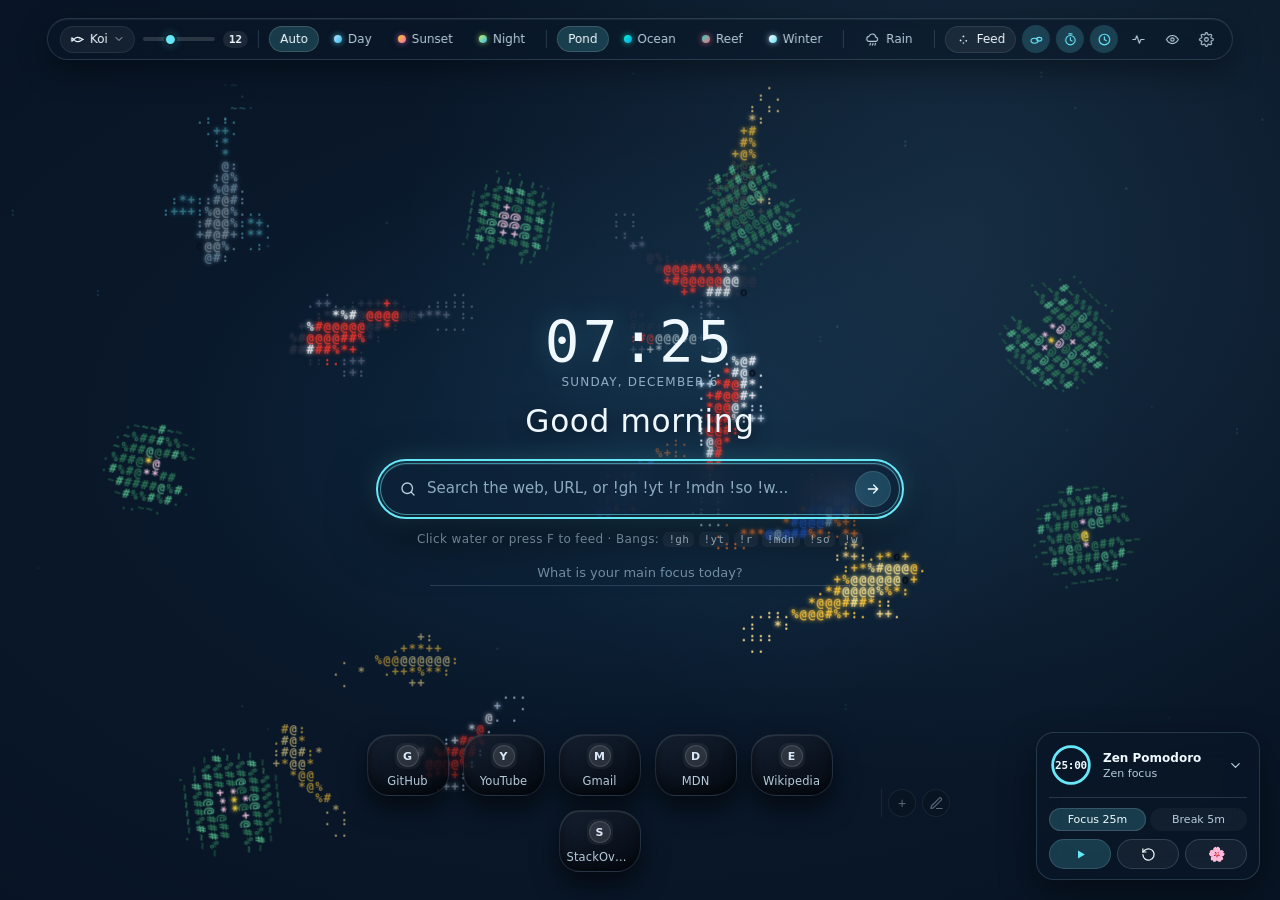
==== commit 079a80e3: "feat: release v2.1.0 with custom bangs, stone reorder, sync/backup, Eco mode, new biomes/species, an" ====
--- a/index.html
+++ b/index.html
@@ -9,7 +9,10 @@
   <link rel="stylesheet" href="styles/base.css">
   <link rel="stylesheet" href="styles/topbar.css">
   <link rel="stylesheet" href="styles/stage.css">
-  <link rel="stylesheet" href="styles/widgets.css">
+  <link rel="stylesheet" href="styles/stones.css">
+  <link rel="stylesheet" href="styles/pomodoro.css">
+  <link rel="stylesheet" href="styles/fauna-popover.css">
+  <link rel="stylesheet" href="styles/settings.css">
   <link rel="stylesheet" href="styles/responsive.css">
   <script type="module" src="src/main.js"></script>
 </head>
@@ -79,12 +82,20 @@
           <span class="swatch swatch-ocean" aria-hidden="true"></span>
           <span data-i18n="biomeOcean">Mar</span>
         </button>
+        <button type="button" class="biome-btn" data-biome="reef" aria-pressed="false" title="Arrecife coralino vibrante con mantarrayas y cardumen" data-i18n-title="biomeReefTitle">
+          <span class="swatch swatch-reef" aria-hidden="true"></span>
+          <span data-i18n="biomeReef">Arrecife</span>
+        </button>
+        <button type="button" class="biome-btn" data-biome="winter" aria-pressed="false" title="Estanque invernal con nieve suave y carpas doradas" data-i18n-title="biomeWinterTitle">
+          <span class="swatch swatch-winter" aria-hidden="true"></span>
+          <span data-i18n="biomeWinter">Invierno</span>
+        </button>
       </div>
 
       <span class="pill-divider" aria-hidden="true"></span>
 
       <div class="control-group control-toggles">
-        <button type="button" id="rain-btn" class="toggle-btn" aria-pressed="false" title="Activar o desactivar lluvia suave" data-i18n-title="rainBtnTitle">
+        <button type="button" id="rain-btn" class="toggle-btn" aria-pressed="false" title="Activar o desactivar lluvia suave (R)" data-i18n-title="rainBtnTitle">
           <svg class="icon" viewBox="0 0 24 24" fill="none" stroke="currentColor" stroke-width="1.8" stroke-linecap="round" stroke-linejoin="round" aria-hidden="true">
             <path d="M7 15a4 4 0 0 1-.4-7.98A5.5 5.5 0 0 1 17.3 8.2 3.5 3.5 0 0 1 18 15H7Z" />
             <path d="M9 18l-1 3M13 18l-1 3M17 18l-1 3" />
@@ -96,7 +107,7 @@
       <span class="pill-divider" aria-hidden="true"></span>
 
       <div class="control-group control-actions">
-        <button type="button" id="feed-btn" class="action-btn" title="Soltar comida múltiple en el estanque" data-i18n-title="feedBtnTitle">
+        <button type="button" id="feed-btn" class="action-btn" title="Soltar comida múltiple en el estanque (F)" data-i18n-title="feedBtnTitle">
           <svg class="icon" viewBox="0 0 24 24" fill="none" stroke="currentColor" stroke-width="1.8" stroke-linecap="round" stroke-linejoin="round" aria-hidden="true">
             <circle cx="12" cy="7" r="1.4" fill="currentColor" stroke="none" />
             <circle cx="7.5" cy="13.5" r="1.4" fill="currentColor" stroke="none" />
@@ -137,6 +148,13 @@
           <svg class="icon" viewBox="0 0 24 24" fill="none" stroke="currentColor" stroke-width="1.8" stroke-linecap="round" stroke-linejoin="round" aria-hidden="true">
             <path d="M2.5 12s3.8-6.5 9.5-6.5S21.5 12 21.5 12s-3.8 6.5-9.5 6.5S2.5 12 2.5 12Z" />
             <circle cx="12" cy="12" r="2.7" />
+          </svg>
+        </button>
+
+        <button type="button" id="settings-btn" class="icon-btn" title="Ajustes, bangs personalizados y respaldo" aria-label="Abrir ajustes" data-i18n-title="settingsBtnTitle" data-i18n-aria-label="settingsBtnAria">
+          <svg class="icon" viewBox="0 0 24 24" fill="none" stroke="currentColor" stroke-width="1.8" stroke-linecap="round" stroke-linejoin="round" aria-hidden="true">
+            <circle cx="12" cy="12" r="3" />
+            <path d="M19.4 15a1.65 1.65 0 0 0 .33 1.82l.06.06a2 2 0 1 1-2.83 2.83l-.06-.06a1.65 1.65 0 0 0-1.82-.33 1.65 1.65 0 0 0-1 1.51V21a2 2 0 1 1-4 0v-.09A1.65 1.65 0 0 0 9 19.4a1.65 1.65 0 0 0-1.82.33l-.06.06a2 2 0 1 1-2.83-2.83l.06-.06a1.65 1.65 0 0 0 .33-1.82 1.65 1.65 0 0 0-1.51-1H3a2 2 0 1 1 0-4h.09A1.65 1.65 0 0 0 4.6 9a1.65 1.65 0 0 0-.33-1.82l-.06-.06a2 2 0 1 1 2.83-2.83l.06.06a1.65 1.65 0 0 0 1.82.33H9a1.65 1.65 0 0 0 1-1.51V3a2 2 0 1 1 4 0v.09a1.65 1.65 0 0 0 1 1.51 1.65 1.65 0 0 0 1.82-.33l.06-.06a2 2 0 1 1 2.83 2.83l-.06.06a1.65 1.65 0 0 0-.33 1.82V9c.26.6.85 1 1.51 1H21a2 2 0 1 1 0 4h-.09a1.65 1.65 0 0 0-1.51 1Z" />
           </svg>
         </button>
       </div>
@@ -149,6 +167,7 @@
       <div class="fauna-presets">
         <button type="button" class="fauna-preset-btn" data-preset="koi" data-i18n="presetKoi">Solo Koi</button>
         <button type="button" class="fauna-preset-btn" data-preset="ocean" data-i18n="presetOcean">Océano</button>
+        <button type="button" class="fauna-preset-btn" data-preset="reef" data-i18n="presetReef">Arrecife</button>
         <button type="button" class="fauna-preset-btn" data-preset="all" data-i18n="presetAll">Todos</button>
       </div>
     </div>
@@ -183,6 +202,22 @@
         <span class="species-info">
           <span class="species-name" data-i18n="speciesHammerName">Tiburón Martillo</span>
           <span class="species-desc" data-i18n="speciesHammerDesc">Nado ágil con cefalofoil en T</span>
+        </span>
+      </button>
+
+      <button type="button" class="species-card" data-species="mantaRay" aria-pressed="false">
+        <span class="species-swatch swatch-manta" aria-hidden="true"></span>
+        <span class="species-info">
+          <span class="species-name" data-i18n="speciesMantaName">Mantarraya</span>
+          <span class="species-desc" data-i18n="speciesMantaDesc">Planeo ancho con alas ondulantes</span>
+        </span>
+      </button>
+
+      <button type="button" class="species-card" data-species="giantCarp" aria-pressed="false">
+        <span class="species-swatch swatch-carp" aria-hidden="true"></span>
+        <span class="species-info">
+          <span class="species-name" data-i18n="speciesCarpName">Carpa Dorada</span>
+          <span class="species-desc" data-i18n="speciesCarpDesc">Velo real ámbar y escamas suaves</span>
         </span>
       </button>
     </div>
@@ -196,6 +231,7 @@
         <button type="button" class="env-chip" data-env="kelp" aria-pressed="false" data-i18n="envKelp">Algas</button>
         <button type="button" class="env-chip" data-env="jellyfish" aria-pressed="false" data-i18n="envJellyfish">Medusas</button>
         <button type="button" class="env-chip" data-env="school" aria-pressed="false" data-i18n="envSchool">Cardumen</button>
+        <button type="button" class="env-chip" data-env="snow" aria-pressed="false" data-i18n="envSnow">Nieve</button>
       </div>
     </div>
 
@@ -221,34 +257,53 @@
 
       <h1 id="greeting" class="greeting"></h1>
 
-      <form id="search-form" class="search-form" action="https://www.google.com/search" method="GET" role="search">
-        <svg class="search-icon" viewBox="0 0 24 24" fill="none" stroke="currentColor" stroke-width="1.8" stroke-linecap="round" stroke-linejoin="round" aria-hidden="true">
-          <circle cx="11" cy="11" r="7" />
-          <path d="m20 20-3.5-3.5" />
-        </svg>
-        <button type="button" id="bang-badge" class="bang-badge" hidden title="Clic o Backspace para quitar prefijo" data-i18n-title="bangBadgeTitle"></button>
+      <div class="search-box-wrap">
+        <form id="search-form" class="search-form" action="https://www.google.com/search" method="GET" role="search">
+          <svg class="search-icon" viewBox="0 0 24 24" fill="none" stroke="currentColor" stroke-width="1.8" stroke-linecap="round" stroke-linejoin="round" aria-hidden="true">
+            <circle cx="11" cy="11" r="7" />
+            <path d="m20 20-3.5-3.5" />
+          </svg>
+          <button type="button" id="bang-badge" class="bang-badge" hidden title="Clic o Backspace para quitar prefijo" data-i18n-title="bangBadgeTitle"></button>
+          <input
+            id="search-input"
+            class="search-input"
+            type="search"
+            name="q"
+            maxlength="2048"
+            placeholder="Buscar en la web, URL o !gh !yt !r !mdn !so !w..."
+            data-i18n-placeholder="searchPlaceholder"
+            autocomplete="off"
+            spellcheck="false"
+            autofocus
+            aria-autocomplete="list"
+            aria-controls="bang-suggestions"
+            aria-expanded="false"
+            aria-label="Buscar en la web o mediante prefijos"
+            data-i18n-aria-label="searchAria"
+          >
+          <button type="submit" class="search-submit" aria-label="Buscar" data-i18n-aria-label="searchSubmitAria">
+            <svg viewBox="0 0 24 24" fill="none" stroke="currentColor" stroke-width="2" stroke-linecap="round" stroke-linejoin="round" aria-hidden="true">
+              <path d="M5 12h14M13 6l6 6-6 6" />
+            </svg>
+          </button>
+        </form>
+        <ul id="bang-suggestions" class="bang-suggestions" role="listbox" aria-label="Sugerencias de prefijos bang" data-i18n-aria-label="bangSuggestAria" hidden></ul>
+      </div>
+
+      <p class="pond-hint"><span data-i18n="pondHintPrefix">Clic en el agua o tecla F para alimentar · Prefijos:</span> <code>!gh</code> <code>!yt</code> <code>!r</code> <code>!mdn</code> <code>!so</code> <code>!w</code></p>
+
+      <div id="daily-focus-wrap" class="daily-focus-wrap">
         <input
-          id="search-input"
-          class="search-input"
-          type="search"
-          name="q"
-          maxlength="2048"
-          placeholder="Buscar en la web, URL o !gh !yt !r !mdn !so !w..."
-          data-i18n-placeholder="searchPlaceholder"
-          autocomplete="off"
-          spellcheck="false"
-          autofocus
-          aria-label="Buscar en la web o mediante prefijos"
-          data-i18n-aria-label="searchAria"
+          id="daily-focus-input"
+          class="daily-focus-input"
+          type="text"
+          maxlength="120"
+          placeholder="¿Cuál es tu enfoque principal hoy?"
+          data-i18n-placeholder="dailyFocusPlaceholder"
+          aria-label="Objetivo del día"
+          data-i18n-aria-label="dailyFocusAria"
         >
-        <button type="submit" class="search-submit" aria-label="Buscar" data-i18n-aria-label="searchSubmitAria">
-          <svg viewBox="0 0 24 24" fill="none" stroke="currentColor" stroke-width="2" stroke-linecap="round" stroke-linejoin="round" aria-hidden="true">
-            <path d="M5 12h14M13 6l6 6-6 6" />
-          </svg>
-        </button>
-      </form>
-
-      <p class="pond-hint"><span data-i18n="pondHintPrefix">Clic en el agua para alimentar · Prefijos:</span> <code>!gh</code> <code>!yt</code> <code>!r</code> <code>!mdn</code> <code>!so</code> <code>!w</code></p>
+      </div>
     </section>
   </main>
 
@@ -257,7 +312,7 @@
     <div id="river-stones-list" class="river-stones-list"></div>
     <div class="stones-controls">
       <button type="button" id="stone-add-btn" class="stone-ctrl-btn" title="Añadir piedra de río" aria-label="Añadir acceso directo" data-i18n-title="stoneAddTitle" data-i18n-aria-label="stoneAddAria">+</button>
-      <button type="button" id="stone-edit-btn" class="stone-ctrl-btn" title="Editar o eliminar piedras" aria-pressed="false" aria-label="Editar accesos directos" data-i18n-title="stoneEditTitle" data-i18n-aria-label="stoneEditAria">
+      <button type="button" id="stone-edit-btn" class="stone-ctrl-btn" title="Editar o reordenar piedras" aria-pressed="false" aria-label="Editar accesos directos" data-i18n-title="stoneEditTitle" data-i18n-aria-label="stoneEditAria">
         <svg class="icon" viewBox="0 0 24 24" fill="none" stroke="currentColor" stroke-width="1.8" stroke-linecap="round" stroke-linejoin="round" aria-hidden="true">
           <path d="M12 20h9" />
           <path d="M16.5 3.5a2.1 2.1 0 0 1 3 3L7 19l-4 1 1-4Z" />
@@ -337,6 +392,71 @@
     </form>
   </div>
 
+  <!-- Settings Modal: Clock, Eco Mode, Custom Bangs, Backup -->
+  <div id="settings-modal" class="settings-modal" role="dialog" aria-modal="true" aria-labelledby="settings-modal-title" hidden>
+    <div class="settings-modal-card">
+      <div class="settings-modal-header">
+        <h2 id="settings-modal-title" class="settings-modal-title" data-i18n="settingsTitle">Ajustes del estanque</h2>
+        <button type="button" id="settings-close-btn" class="settings-modal-btn" data-i18n="settingsClose">Cerrar</button>
+      </div>
+
+      <section class="settings-section">
+        <h3 class="settings-section-title" data-i18n="settingsSectionGeneral">Apariencia y rendimiento</h3>
+        <div class="settings-row">
+          <label for="settings-username" class="settings-label" data-i18n="settingsUserName">Tu nombre (saludo)</label>
+          <input id="settings-username" class="settings-input" type="text" maxlength="32" placeholder="Ej. Alex" data-i18n-placeholder="settingsUserNamePlaceholder">
+        </div>
+
+        <div class="settings-row">
+          <span class="settings-label" data-i18n="settingsClockFormat">Formato de reloj</span>
+          <div class="settings-seg-group">
+            <button type="button" class="clock-format-btn is-active" data-clock-format="24h" aria-pressed="true" data-i18n="settingsClock24">24 horas</button>
+            <button type="button" class="clock-format-btn" data-clock-format="12h" aria-pressed="false" data-i18n="settingsClock12">12 horas</button>
+          </div>
+        </div>
+
+        <label class="settings-checkbox-label">
+          <input id="settings-show-focus" type="checkbox" checked>
+          <span data-i18n="settingsShowFocus">Mostrar objetivo del día bajo el buscador</span>
+        </label>
+
+        <div class="settings-row">
+          <span class="settings-label" data-i18n="settingsEcoMode">Modo ahorro / calidad adaptativa</span>
+          <div class="settings-seg-group">
+            <button type="button" class="eco-mode-btn is-active" data-eco-mode="auto" aria-pressed="true" title="Activa Eco automáticamente si la tasa de fotogramas baja de forma sostenida" data-i18n="ecoAuto" data-i18n-title="ecoAutoTitle">Auto</button>
+            <button type="button" class="eco-mode-btn" data-eco-mode="on" aria-pressed="false" title="Limita a 30 FPS y desactiva brillo para ahorrar batería" data-i18n="ecoOn" data-i18n-title="ecoOnTitle">Eco</button>
+            <button type="button" class="eco-mode-btn" data-eco-mode="off" aria-pressed="false" title="Máxima fluidez y brillo ASCII activados siempre" data-i18n="ecoOff" data-i18n-title="ecoOffTitle">Alto</button>
+          </div>
+        </div>
+
+        <p class="settings-shortcuts-hint"><strong data-i18n="settingsShortcutsTitle">Atajos de teclado</strong>: <span data-i18n="settingsShortcutsBody">/ Buscar · F Alimentar · R Lluvia · P Pomodoro · Z Zen · Esc Cerrar</span></p>
+      </section>
+
+      <section class="settings-section">
+        <h3 class="settings-section-title" data-i18n="settingsSectionBangs">Bangs personalizados (solo HTTPS)</h3>
+        <ul id="custom-bang-list" class="settings-bang-list"></ul>
+        <form id="bang-add-form" class="settings-bang-form">
+          <input id="bang-prefix-input" class="settings-input" type="text" maxlength="11" placeholder="!npm" data-i18n-placeholder="bangPrefixPlaceholder" aria-label="Prefijo" data-i18n-aria-label="bangPrefixLabel" required>
+          <input id="bang-name-input" class="settings-input" type="text" maxlength="20" placeholder="npm" data-i18n-placeholder="bangNamePlaceholder" aria-label="Nombre" data-i18n-aria-label="bangNameLabel" required>
+          <input id="bang-url-input" class="settings-input" type="text" maxlength="2048" placeholder="https://www.npmjs.com/search?q={q}" data-i18n-placeholder="bangUrlPlaceholder" aria-label="Plantilla HTTPS (usa {q} opcional)" data-i18n-aria-label="bangUrlLabel" required>
+          <button type="submit" class="settings-modal-btn settings-btn-primary" data-i18n="bangAddBtn">Añadir</button>
+        </form>
+        <p id="bang-error" class="settings-error" role="status" aria-live="polite"></p>
+      </section>
+
+      <section class="settings-section">
+        <h3 class="settings-section-title" data-i18n="settingsSectionBackup">Sincronización y respaldo JSON</h3>
+        <p class="settings-hint" data-i18n="backupSyncHint">Tus preferencias, piedras de río, bangs y objetivo diario se sincronizan entre dispositivos con tu perfil del navegador.</p>
+        <div class="settings-backup-row">
+          <button type="button" id="backup-export-btn" class="settings-modal-btn" data-i18n="backupExportBtn">Exportar JSON</button>
+          <button type="button" id="backup-import-btn" class="settings-modal-btn" data-i18n="backupImportBtn">Importar JSON</button>
+          <input id="backup-import-input" type="file" accept="application/json" hidden>
+          <span id="backup-status" class="settings-status" role="status" aria-live="polite"></span>
+        </div>
+      </section>
+    </div>
+  </div>
+
   <button type="button" id="zen-exit-btn" class="zen-exit-btn" title="Salir del Modo Zen (Esc / Z)" aria-label="Salir del Modo Zen" data-i18n-title="zenExitTitle" data-i18n-aria-label="zenExitAria">
     <svg class="icon" viewBox="0 0 24 24" fill="none" stroke="currentColor" stroke-width="1.8" stroke-linecap="round" stroke-linejoin="round" aria-hidden="true">
       <path d="M3 3l18 18" />
--- a/styles/tokens.css
+++ b/styles/tokens.css
@@ -111,3 +111,29 @@
   --accent-glow: rgba(45, 212, 191, 0.22);
   --border-glass-focus: rgba(45, 212, 191, 0.48);
 }
+
+html[data-biome="reef"] {
+  --bg-radial-1: rgba(14, 72, 82, 0.42);
+  --bg-radial-2: rgba(48, 22, 54, 0.28);
+  --bg-radial-accent: rgba(251, 113, 133, 0.10);
+}
+
+html[data-biome="reef"][data-solar="night"] {
+  --accent: #fb7185;
+  --accent-soft: rgba(251, 113, 133, 0.16);
+  --accent-glow: rgba(251, 113, 133, 0.24);
+  --border-glass-focus: rgba(251, 113, 133, 0.5);
+}
+
+html[data-biome="winter"] {
+  --bg-radial-1: rgba(28, 56, 92, 0.42);
+  --bg-radial-2: rgba(12, 24, 46, 0.3);
+  --bg-radial-accent: rgba(186, 230, 253, 0.11);
+}
+
+html[data-biome="winter"][data-solar="night"] {
+  --accent: #bae6fd;
+  --accent-soft: rgba(186, 230, 253, 0.16);
+  --accent-glow: rgba(103, 232, 249, 0.25);
+  --border-glass-focus: rgba(186, 230, 253, 0.52);
+}
--- a/styles/base.css
+++ b/styles/base.css
@@ -79,7 +79,12 @@
 .pomo-collapse-btn:focus-visible,
 .pomo-mode-btn:focus-visible,
 .pomo-btn:focus-visible,
-.zen-exit-btn:focus-visible {
+.zen-exit-btn:focus-visible,
+.clock-format-btn:focus-visible,
+.eco-mode-btn:focus-visible,
+.settings-modal-btn:focus-visible,
+.settings-bang-del:focus-visible,
+.daily-focus-input:focus-visible {
   outline: 2px solid var(--accent);
   outline-offset: 2px;
 }
--- a/styles/topbar.css
+++ b/styles/topbar.css
@@ -171,6 +171,16 @@
   box-shadow: 0 0 6px rgba(0, 245, 212, 0.7);
 }
 
+.swatch-reef {
+  background: linear-gradient(135deg, #2dd4bf, #fb7185);
+  box-shadow: 0 0 6px rgba(251, 113, 133, 0.7);
+}
+
+.swatch-winter {
+  background: linear-gradient(135deg, #f8fafc, #67e8f9);
+  box-shadow: 0 0 6px rgba(186, 230, 253, 0.75);
+}
+
 .swatch-day {
   background: linear-gradient(135deg, #bae6fd, #38bdf8);
   box-shadow: 0 0 6px rgba(103, 232, 249, 0.7);
--- a/styles/stage.css
+++ b/styles/stage.css
@@ -366,6 +366,100 @@
   border-color: rgba(203, 213, 225, 0.42);
 }
 
+.bang-custom {
+  background: rgba(45, 212, 191, 0.2);
+  color: #ccfbf1;
+  border-color: rgba(45, 212, 191, 0.45);
+}
+
+.search-box-wrap {
+  position: relative;
+  width: 100%;
+}
+
+.bang-suggestions {
+  position: absolute;
+  top: calc(100% + 8px);
+  left: 14px;
+  right: 14px;
+  margin: 0;
+  padding: 6px;
+  list-style: none;
+  border-radius: 16px;
+  background: rgba(9, 14, 24, 0.92);
+  border: 1px solid var(--border-glass);
+  backdrop-filter: blur(16px);
+  -webkit-backdrop-filter: blur(16px);
+  box-shadow: 0 18px 42px rgba(0, 0, 0, 0.55);
+  z-index: 30;
+  max-height: 210px;
+  overflow-y: auto;
+  text-align: left;
+}
+
+.bang-suggestions[hidden] {
+  display: none;
+}
+
+.bang-suggest-item {
+  display: flex;
+  align-items: center;
+  gap: 10px;
+  padding: 7px 10px;
+  border-radius: 10px;
+  cursor: pointer;
+  color: var(--text-secondary);
+  font-size: 13px;
+}
+
+.bang-suggest-item code {
+  font-family: var(--font-mono);
+  font-size: 12px;
+  padding: 2px 7px;
+  border-radius: 999px;
+  background: var(--accent-soft);
+  color: var(--text-primary);
+}
+
+.bang-suggest-item:hover,
+.bang-suggest-item.is-selected {
+  background: rgba(255, 255, 255, 0.08);
+  color: var(--text-primary);
+}
+
+.daily-focus-wrap {
+  width: min(420px, 100%);
+  margin-top: 2px;
+}
+
+.daily-focus-wrap[hidden] {
+  display: none;
+}
+
+.daily-focus-input {
+  width: 100%;
+  border: none;
+  border-bottom: 1px solid rgba(190, 220, 255, 0.16);
+  background: transparent;
+  color: var(--text-secondary);
+  font-family: var(--font-sans);
+  font-size: 13px;
+  text-align: center;
+  padding: 5px 10px;
+  outline: none;
+  transition: border-color 0.2s ease, color 0.2s ease;
+}
+
+.daily-focus-input::placeholder {
+  color: var(--text-muted);
+  opacity: 0.78;
+}
+
+.daily-focus-input:focus {
+  border-bottom-color: var(--accent);
+  color: var(--text-primary);
+}
+
 .pond-hint code {
   font-family: var(--font-mono);
   font-size: 11px;
--- a/styles/stones.css
+++ b/styles/stones.css
@@ -0,0 +1,324 @@
+/* --- River Stones Shortcut Dock --- */
+.river-stones-dock {
+  position: fixed;
+  bottom: 22px;
+  left: 50%;
+  transform: translateX(-50%);
+  z-index: 18;
+  display: flex;
+  align-items: center;
+  gap: 12px;
+  max-width: calc(100vw - 32px);
+  padding: 6px 10px;
+  transition: opacity 0.4s ease, transform 0.4s cubic-bezier(0.22, 1, 0.36, 1);
+}
+
+.river-stones-dock.is-hidden,
+html[data-zen="true"] .river-stones-dock,
+body.zen-mode .river-stones-dock {
+  opacity: 0;
+  transform: translate(-50%, 16px);
+  pointer-events: none;
+}
+
+.river-stones-list {
+  display: flex;
+  align-items: center;
+  justify-content: center;
+  gap: 14px;
+  flex-wrap: wrap;
+}
+
+.river-stone-wrap {
+  position: relative;
+  display: flex;
+  align-items: center;
+}
+
+.river-stone {
+  display: flex;
+  flex-direction: column;
+  align-items: center;
+  justify-content: center;
+  gap: 5px;
+  width: 82px;
+  height: 62px;
+  padding: 8px 10px;
+  background: linear-gradient(
+    158deg,
+    rgba(24, 34, 50, 0.84) 0%,
+    rgba(12, 18, 28, 0.78) 55%,
+    rgba(6, 10, 18, 0.92) 100%
+  );
+  border: 1px solid rgba(190, 220, 255, 0.12);
+  color: var(--text-primary);
+  text-decoration: none;
+  box-shadow:
+    0 12px 26px rgba(0, 0, 0, 0.6),
+    inset 0 1px 1px rgba(255, 255, 255, 0.11),
+    inset 0 -6px 12px rgba(0, 0, 0, 0.45);
+  transition:
+    transform 0.25s cubic-bezier(0.22, 1, 0.36, 1),
+    border-color 0.25s ease,
+    box-shadow 0.25s ease,
+    background 0.25s ease;
+}
+
+.river-stone:hover {
+  transform: translateY(-3px);
+  background: linear-gradient(
+    158deg,
+    rgba(30, 44, 64, 0.90) 0%,
+    rgba(15, 23, 36, 0.85) 55%,
+    rgba(8, 13, 22, 0.95) 100%
+  );
+  border-color: var(--border-glass-focus);
+  box-shadow:
+    0 16px 32px rgba(0, 0, 0, 0.65),
+    0 0 18px var(--accent-glow),
+    inset 0 1px 1px rgba(255, 255, 255, 0.16);
+}
+
+.stone-icon-wrap {
+  width: 26px;
+  height: 26px;
+  border-radius: 9px;
+  background: rgba(255, 255, 255, 0.05);
+  display: flex;
+  align-items: center;
+  justify-content: center;
+  flex-shrink: 0;
+}
+
+.stone-favicon {
+  width: 18px;
+  height: 18px;
+  border-radius: 4px;
+  object-fit: contain;
+}
+
+.stone-fallback {
+  width: 22px;
+  height: 22px;
+  border-radius: 50%;
+  background: rgba(255, 255, 255, 0.08);
+  border: 1px solid rgba(255, 255, 255, 0.12);
+  color: #dce7f7;
+  font-size: 11px;
+  font-weight: 600;
+  display: inline-flex;
+  align-items: center;
+  justify-content: center;
+}
+
+.stone-title {
+  font-size: 11.5px;
+  font-weight: 450;
+  letter-spacing: 0.01em;
+  color: var(--text-secondary);
+  white-space: nowrap;
+  overflow: hidden;
+  text-overflow: ellipsis;
+  max-width: 66px;
+}
+
+.river-stone-wrap.is-dragging {
+  opacity: 0.45;
+  transform: scale(0.95);
+}
+
+.river-stone-wrap.is-drop-target .river-stone {
+  border-color: var(--accent);
+  box-shadow: 0 0 18px var(--accent-glow);
+}
+
+.stone-edit-actions {
+  position: absolute;
+  top: -11px;
+  left: 50%;
+  transform: translateX(-50%);
+  display: none;
+  gap: 2px;
+}
+
+.river-stones-dock.is-editing .stone-edit-actions {
+  display: flex;
+}
+
+.stone-mini-btn {
+  width: 21px;
+  height: 21px;
+  border-radius: 50%;
+  border: 1px solid rgba(255, 255, 255, 0.22);
+  background: rgba(15, 23, 38, 0.94);
+  color: var(--text-primary);
+  font-size: 12px;
+  line-height: 1;
+  display: inline-flex;
+  align-items: center;
+  justify-content: center;
+  cursor: pointer;
+  padding: 0;
+}
+
+.stone-mini-btn:disabled {
+  opacity: 0.32;
+  cursor: not-allowed;
+}
+
+.stone-mini-del:hover {
+  background: #ef4444;
+  border-color: #f87171;
+}
+
+.stones-controls {
+  display: flex;
+  flex-direction: row;
+  align-items: center;
+  gap: 6px;
+  padding-left: 6px;
+  border-left: 1px solid var(--border-glass);
+  opacity: 0.45;
+  transition: opacity 0.25s ease;
+}
+
+.river-stones-dock:hover .stones-controls,
+.river-stones-dock.is-editing .stones-controls {
+  opacity: 1;
+}
+
+.stone-ctrl-btn {
+  width: 28px;
+  height: 28px;
+  border-radius: 50%;
+  border: 1px solid var(--border-glass);
+  background: rgba(12, 18, 28, 0.78);
+  color: var(--text-secondary);
+  font-size: 14px;
+  display: inline-flex;
+  align-items: center;
+  justify-content: center;
+  cursor: pointer;
+  transition: color 0.2s ease, border-color 0.2s ease, background-color 0.2s ease;
+}
+
+.stone-ctrl-btn:hover:not(:disabled),
+.stone-ctrl-btn[aria-pressed="true"] {
+  color: var(--text-primary);
+  border-color: var(--border-glass-focus);
+  background: var(--accent-soft);
+}
+
+.stone-ctrl-btn:disabled {
+  opacity: 0.35;
+  cursor: not-allowed;
+}
+
+/* Stone Modal */
+.stone-modal {
+  position: fixed;
+  inset: 0;
+  z-index: 50;
+  display: flex;
+  align-items: center;
+  justify-content: center;
+  background: rgba(3, 6, 12, 0.62);
+  backdrop-filter: blur(6px);
+}
+
+.stone-modal[hidden] {
+  display: none;
+}
+
+.stone-modal-card {
+  width: min(360px, 90vw);
+  padding: 20px;
+  border-radius: 20px;
+  background: rgba(12, 18, 30, 0.92);
+  border: 1px solid var(--border-glass);
+  box-shadow: 0 24px 60px rgba(0, 0, 0, 0.65);
+  display: flex;
+  flex-direction: column;
+  gap: 14px;
+}
+
+.stone-modal-title {
+  margin: 0;
+  font-size: 16px;
+  font-weight: 500;
+  color: var(--text-primary);
+}
+
+.stone-field {
+  display: flex;
+  flex-direction: column;
+  gap: 6px;
+  font-size: 12px;
+  color: var(--text-secondary);
+}
+
+.stone-field input {
+  padding: 9px 12px;
+  border-radius: 10px;
+  border: 1px solid var(--border-glass);
+  background: rgba(255, 255, 255, 0.05);
+  color: var(--text-primary);
+  font-family: var(--font-sans);
+  font-size: 13px;
+  outline: none;
+}
+
+.stone-field input:focus {
+  border-color: var(--border-glass-focus);
+}
+
+.stone-field input:focus-visible {
+  outline: 2px solid var(--accent);
+  outline-offset: 1px;
+  border-color: var(--border-glass-focus);
+}
+
+.stone-modal-actions {
+  display: flex;
+  align-items: center;
+  justify-content: space-between;
+  gap: 8px;
+  margin-top: 4px;
+}
+
+.stone-modal-right {
+  display: flex;
+  gap: 8px;
+}
+
+.stone-modal-btn {
+  padding: 7px 14px;
+  border-radius: 999px;
+  border: 1px solid var(--border-glass);
+  font-family: var(--font-sans);
+  font-size: 12px;
+  font-weight: 500;
+  cursor: pointer;
+}
+
+.stone-btn-ghost {
+  background: transparent;
+  color: var(--text-secondary);
+}
+
+.stone-btn-ghost:hover {
+  color: var(--text-primary);
+  background: rgba(255, 255, 255, 0.06);
+}
+
+.stone-btn-ghost.is-confirming {
+  color: #fecaca;
+  background: rgba(239, 68, 68, 0.2);
+  border-color: rgba(248, 113, 113, 0.55);
+}
+
+.stone-btn-save {
+  background: var(--accent);
+  color: #05080f;
+  border-color: transparent;
+}
--- a/styles/pomodoro.css
+++ b/styles/pomodoro.css
@@ -0,0 +1,207 @@
+/* --- Pomodoro Widget --- */
+.pomodoro-widget {
+  position: fixed;
+  right: 20px;
+  bottom: 20px;
+  z-index: 20;
+  width: 224px;
+  padding: 10px 12px;
+  border-radius: 18px;
+  background: var(--surface-pill);
+  border: 1px solid var(--border-glass);
+  backdrop-filter: blur(14px);
+  -webkit-backdrop-filter: blur(14px);
+  box-shadow: 0 14px 36px rgba(0, 0, 0, 0.45);
+  transition: opacity 0.4s ease, transform 0.4s cubic-bezier(0.22, 1, 0.36, 1), width 0.25s ease;
+}
+
+.pomodoro-widget.is-hidden,
+html[data-zen="true"] .pomodoro-widget,
+body.zen-mode .pomodoro-widget {
+  opacity: 0;
+  transform: translateY(14px);
+  pointer-events: none;
+}
+
+.pomo-header {
+  display: flex;
+  align-items: center;
+  gap: 10px;
+}
+
+.pomo-ring-wrap {
+  position: relative;
+  width: 44px;
+  height: 44px;
+  flex-shrink: 0;
+  display: flex;
+  align-items: center;
+  justify-content: center;
+}
+
+.pomo-svg {
+  width: 44px;
+  height: 44px;
+  transform: rotate(-90deg);
+}
+
+.pomo-track {
+  fill: none;
+  stroke: rgba(255, 255, 255, 0.1);
+  stroke-width: 3;
+}
+
+.pomo-progress {
+  fill: none;
+  stroke: var(--accent);
+  stroke-width: 3;
+  stroke-linecap: round;
+  transition: stroke-dashoffset 0.3s linear;
+}
+
+.pomo-time {
+  position: absolute;
+  font-family: var(--font-mono);
+  font-size: 11px;
+  font-weight: 600;
+  letter-spacing: -0.02em;
+  color: var(--text-primary);
+}
+
+.pomo-summary {
+  flex: 1;
+  min-width: 0;
+  display: flex;
+  flex-direction: column;
+  gap: 2px;
+}
+
+.pomo-title {
+  font-size: 12px;
+  font-weight: 600;
+  color: var(--text-primary);
+}
+
+.pomo-status {
+  font-size: 11px;
+  color: var(--text-secondary);
+  white-space: nowrap;
+  overflow: hidden;
+  text-overflow: ellipsis;
+}
+
+.pomo-collapse-btn {
+  width: 24px;
+  height: 24px;
+  border-radius: 50%;
+  border: 1px solid transparent;
+  background: transparent;
+  color: var(--text-secondary);
+  display: inline-flex;
+  align-items: center;
+  justify-content: center;
+  cursor: pointer;
+  transition: transform 0.25s ease, background-color 0.2s ease, color 0.2s ease;
+}
+
+.pomo-collapse-btn:hover {
+  color: var(--text-primary);
+  background: rgba(255, 255, 255, 0.08);
+}
+
+.pomodoro-widget.is-collapsed .pomo-collapse-btn {
+  transform: rotate(180deg);
+}
+
+.pomo-body {
+  display: flex;
+  flex-direction: column;
+  gap: 8px;
+  margin-top: 10px;
+  padding-top: 10px;
+  border-top: 1px solid var(--border-glass);
+}
+
+.pomodoro-widget.is-collapsed .pomo-body {
+  display: none;
+}
+
+.pomo-modes {
+  display: grid;
+  grid-template-columns: 1fr 1fr;
+  gap: 4px;
+}
+
+.pomo-mode-btn {
+  padding: 4px 6px;
+  border-radius: 999px;
+  border: 1px solid transparent;
+  background: rgba(255, 255, 255, 0.04);
+  color: var(--text-secondary);
+  font-family: var(--font-sans);
+  font-size: 11px;
+  cursor: pointer;
+  transition: all 0.2s ease;
+}
+
+.pomo-mode-btn.is-active {
+  color: var(--text-primary);
+  background: var(--accent-soft);
+  border-color: rgba(255, 255, 255, 0.14);
+}
+
+.pomo-actions {
+  display: flex;
+  align-items: center;
+  justify-content: space-between;
+  gap: 6px;
+}
+
+.pomo-btn {
+  flex: 1;
+  height: 30px;
+  border-radius: 999px;
+  border: 1px solid var(--border-glass);
+  background: rgba(255, 255, 255, 0.05);
+  color: var(--text-primary);
+  display: inline-flex;
+  align-items: center;
+  justify-content: center;
+  cursor: pointer;
+  transition: background-color 0.2s ease, border-color 0.2s ease, transform 0.15s ease;
+}
+
+.pomo-btn:hover {
+  background: rgba(255, 255, 255, 0.12);
+  border-color: var(--border-glass-focus);
+}
+
+.pomo-btn:active {
+  transform: scale(0.95);
+}
+
+.pomo-btn-primary {
+  background: var(--accent-soft);
+  color: var(--accent);
+}
+
+.pomo-btn-primary .icon-pause {
+  display: none;
+}
+
+.pomo-btn-primary.is-running .icon-play {
+  display: none;
+}
+
+.pomo-btn-primary.is-running .icon-pause {
+  display: block;
+}
+
+.pomo-btn-sakura {
+  font-size: 14px;
+}
+
+.pomo-btn-sakura:hover {
+  background: rgba(255, 183, 197, 0.2);
+  border-color: rgba(255, 183, 197, 0.45);
+}
--- a/styles/fauna-popover.css
+++ b/styles/fauna-popover.css
@@ -0,0 +1,280 @@
+/* --- Fauna Selector Trigger & Popover --- */
+.fauna-trigger-btn {
+  display: inline-flex;
+  align-items: center;
+  gap: 5px;
+  padding: 5px 9px;
+  border-radius: 999px;
+  border: 1px solid rgba(255, 255, 255, 0.08);
+  background: rgba(255, 255, 255, 0.05);
+  color: var(--text-primary);
+  font-family: var(--font-sans);
+  font-size: 12px;
+  font-weight: 500;
+  cursor: pointer;
+  white-space: nowrap;
+  transition: background-color 0.2s ease, border-color 0.2s ease, color 0.2s ease;
+}
+
+.fauna-trigger-btn:hover,
+.fauna-trigger-btn[aria-expanded="true"] {
+  background: var(--accent-soft);
+  border-color: var(--border-glass-focus);
+}
+
+.chevron-icon {
+  width: 12px;
+  height: 12px;
+  opacity: 0.72;
+  transition: transform 0.2s ease;
+}
+
+.fauna-trigger-btn[aria-expanded="true"] .chevron-icon {
+  transform: rotate(180deg);
+}
+
+.fauna-popover {
+  position: fixed;
+  top: 66px;
+  left: 50%;
+  transform: translateX(-50%);
+  z-index: 26;
+  width: min(440px, calc(100vw - 24px));
+  max-height: calc(100vh - 96px);
+  overflow-y: auto;
+  padding: 14px;
+  border-radius: 20px;
+  background: rgba(9, 14, 24, 0.84);
+  border: 1px solid var(--border-glass);
+  backdrop-filter: blur(18px);
+  -webkit-backdrop-filter: blur(18px);
+  box-shadow:
+    0 20px 50px rgba(0, 0, 0, 0.58),
+    inset 0 1px 0 rgba(255, 255, 255, 0.08);
+  display: flex;
+  flex-direction: column;
+  gap: 12px;
+}
+
+.fauna-popover[hidden],
+html[data-zen="true"] .fauna-popover,
+body.zen-mode .fauna-popover {
+  display: none;
+}
+
+.fauna-popover-header {
+  display: flex;
+  align-items: center;
+  justify-content: space-between;
+  gap: 8px;
+}
+
+.fauna-popover-title {
+  font-size: 12px;
+  font-weight: 600;
+  letter-spacing: 0.03em;
+  color: var(--text-secondary);
+}
+
+.fauna-presets {
+  display: flex;
+  gap: 4px;
+}
+
+.fauna-preset-btn {
+  padding: 3px 9px;
+  border-radius: 999px;
+  border: 1px solid var(--border-glass);
+  background: rgba(255, 255, 255, 0.04);
+  color: var(--text-secondary);
+  font-family: var(--font-sans);
+  font-size: 11px;
+  cursor: pointer;
+  transition: all 0.18s ease;
+}
+
+.fauna-preset-btn:hover {
+  color: var(--text-primary);
+  background: var(--accent-soft);
+  border-color: var(--border-glass-focus);
+}
+
+.fauna-grid {
+  display: grid;
+  grid-template-columns: repeat(2, minmax(0, 1fr));
+  gap: 8px;
+}
+
+.species-card {
+  display: flex;
+  align-items: center;
+  gap: 10px;
+  padding: 9px 11px;
+  border-radius: 14px;
+  border: 1px solid rgba(255, 255, 255, 0.08);
+  background: rgba(255, 255, 255, 0.035);
+  color: var(--text-secondary);
+  font-family: var(--font-sans);
+  text-align: left;
+  cursor: pointer;
+  transition: all 0.2s ease;
+}
+
+.species-card:hover {
+  background: rgba(255, 255, 255, 0.08);
+  color: var(--text-primary);
+}
+
+.species-card.is-active {
+  background: var(--accent-soft);
+  border-color: var(--border-glass-focus);
+  color: var(--text-primary);
+}
+
+.species-swatch {
+  width: 12px;
+  height: 12px;
+  border-radius: 50%;
+  flex-shrink: 0;
+}
+
+.swatch-koi {
+  background: linear-gradient(135deg, #ffffff 45%, #ff3b2f 55%);
+  box-shadow: 0 0 8px rgba(255, 59, 47, 0.5);
+}
+
+.swatch-turtle {
+  background: linear-gradient(135deg, #2d6a4f 45%, #e9c46a 65%);
+  box-shadow: 0 0 8px rgba(82, 183, 136, 0.5);
+}
+
+.swatch-whale {
+  background: linear-gradient(135deg, #2c5364 45%, #e0f4ff 70%);
+  box-shadow: 0 0 8px rgba(224, 244, 255, 0.55);
+}
+
+.swatch-hammer {
+  background: linear-gradient(135deg, #64748b 40%, #cbd5e1 70%);
+  box-shadow: 0 0 8px rgba(148, 163, 184, 0.5);
+}
+
+.swatch-manta {
+  background: linear-gradient(135deg, #1e293b 35%, #94a3b8 75%);
+  box-shadow: 0 0 8px rgba(148, 163, 184, 0.55);
+}
+
+.swatch-carp {
+  background: linear-gradient(135deg, #f59e0b 40%, #fde047 75%);
+  box-shadow: 0 0 8px rgba(253, 224, 71, 0.6);
+}
+
+.swatch-firefly {
+  background: radial-gradient(circle, #fde047 20%, #bef264 75%);
+  box-shadow: 0 0 10px rgba(190, 242, 100, 0.7);
+}
+
+.species-info {
+  display: flex;
+  flex-direction: column;
+  gap: 2px;
+  min-width: 0;
+}
+
+.species-name {
+  font-size: 12px;
+  font-weight: 600;
+  color: inherit;
+}
+
+.species-desc {
+  font-size: 11.5px;
+  color: var(--text-muted);
+  white-space: nowrap;
+  overflow: hidden;
+  text-overflow: ellipsis;
+}
+
+.fauna-env-section {
+  display: flex;
+  flex-direction: column;
+  gap: 8px;
+  padding-top: 10px;
+  border-top: 1px solid var(--border-glass);
+}
+
+.env-chips {
+  display: flex;
+  flex-wrap: wrap;
+  gap: 6px;
+}
+
+.env-chip {
+  padding: 5px 10px;
+  border-radius: 999px;
+  border: 1px solid rgba(255, 255, 255, 0.08);
+  background: rgba(255, 255, 255, 0.04);
+  color: var(--text-secondary);
+  font-family: var(--font-sans);
+  font-size: 11px;
+  font-weight: 500;
+  cursor: pointer;
+  transition: all 0.18s ease;
+}
+
+.env-chip:hover {
+  color: var(--text-primary);
+  background: rgba(255, 255, 255, 0.09);
+}
+
+.env-chip.is-active {
+  color: var(--text-primary);
+  background: var(--accent-soft);
+  border-color: var(--border-glass-focus);
+}
+
+.fauna-fireflies-row {
+  display: flex;
+  align-items: center;
+  justify-content: space-between;
+  gap: 10px;
+  padding-top: 10px;
+  border-top: 1px solid var(--border-glass);
+}
+
+.fauna-fireflies-label {
+  display: inline-flex;
+  align-items: center;
+  gap: 8px;
+  font-size: 12px;
+  font-weight: 500;
+  color: var(--text-primary);
+}
+
+.firefly-modes {
+  display: inline-flex;
+  gap: 4px;
+}
+
+.firefly-mode-btn {
+  padding: 4px 10px;
+  border-radius: 999px;
+  border: 1px solid transparent;
+  background: rgba(255, 255, 255, 0.05);
+  color: var(--text-secondary);
+  font-family: var(--font-sans);
+  font-size: 11px;
+  font-weight: 500;
+  cursor: pointer;
+  transition: all 0.18s ease;
+}
+
+.firefly-mode-btn:hover {
+  color: var(--text-primary);
+  background: rgba(255, 255, 255, 0.1);
+}
+
+.firefly-mode-btn.is-active {
+  color: var(--text-primary);
+  background: var(--accent-soft);
+  border-color: var(--border-glass-focus);
+}
--- a/styles/settings.css
+++ b/styles/settings.css
@@ -0,0 +1,255 @@
+/* --- Settings & Custom Bangs Modal --- */
+.settings-modal {
+  position: fixed;
+  inset: 0;
+  z-index: 52;
+  display: flex;
+  align-items: center;
+  justify-content: center;
+  padding: 16px;
+  background: rgba(4, 7, 14, 0.62);
+  backdrop-filter: blur(8px);
+  -webkit-backdrop-filter: blur(8px);
+}
+
+.settings-modal[hidden] {
+  display: none;
+}
+
+.settings-modal-card {
+  width: min(480px, 100%);
+  max-height: calc(100vh - 36px);
+  overflow-y: auto;
+  display: flex;
+  flex-direction: column;
+  gap: 14px;
+  padding: 20px;
+  border-radius: 20px;
+  background: rgba(11, 17, 29, 0.94);
+  border: 1px solid var(--border-glass);
+  box-shadow: 0 24px 60px rgba(0, 0, 0, 0.68);
+  color: var(--text-primary);
+}
+
+.settings-modal-header {
+  display: flex;
+  align-items: center;
+  justify-content: space-between;
+  gap: 10px;
+}
+
+.settings-modal-title {
+  margin: 0;
+  font-size: 16px;
+  font-weight: 600;
+}
+
+.settings-modal-btn {
+  padding: 6px 12px;
+  border-radius: 999px;
+  border: 1px solid var(--border-glass);
+  background: rgba(255, 255, 255, 0.06);
+  color: var(--text-primary);
+  font-family: var(--font-sans);
+  font-size: 12px;
+  font-weight: 500;
+  cursor: pointer;
+  transition: background-color 0.18s ease, border-color 0.18s ease;
+}
+
+.settings-modal-btn:hover {
+  background: var(--accent-soft);
+  border-color: var(--border-glass-focus);
+}
+
+.settings-btn-primary {
+  background: var(--accent);
+  color: #05080f;
+  border-color: transparent;
+  font-weight: 600;
+}
+
+.settings-btn-primary:hover {
+  background: var(--accent);
+  opacity: 0.92;
+}
+
+.settings-section {
+  display: flex;
+  flex-direction: column;
+  gap: 10px;
+  padding-top: 12px;
+  border-top: 1px solid var(--border-glass);
+}
+
+.settings-section-title {
+  margin: 0;
+  font-size: 11px;
+  font-weight: 600;
+  letter-spacing: 0.07em;
+  text-transform: uppercase;
+  color: var(--text-muted);
+}
+
+.settings-row {
+  display: flex;
+  align-items: center;
+  justify-content: space-between;
+  gap: 10px;
+  flex-wrap: wrap;
+}
+
+.settings-label {
+  font-size: 12.5px;
+  color: var(--text-secondary);
+}
+
+.settings-input {
+  padding: 7px 11px;
+  border-radius: 10px;
+  border: 1px solid var(--border-glass);
+  background: rgba(255, 255, 255, 0.05);
+  color: var(--text-primary);
+  font-family: var(--font-sans);
+  font-size: 12.5px;
+  outline: none;
+  min-width: 0;
+}
+
+.settings-input:focus {
+  border-color: var(--border-glass-focus);
+}
+
+.settings-seg-group {
+  display: inline-flex;
+  gap: 4px;
+}
+
+.clock-format-btn,
+.eco-mode-btn {
+  padding: 5px 10px;
+  border-radius: 999px;
+  border: 1px solid var(--border-glass);
+  background: rgba(255, 255, 255, 0.05);
+  color: var(--text-secondary);
+  font-family: var(--font-sans);
+  font-size: 11.5px;
+  font-weight: 500;
+  cursor: pointer;
+}
+
+.clock-format-btn.is-active,
+.eco-mode-btn.is-active {
+  background: var(--accent-soft);
+  color: var(--text-primary);
+  border-color: var(--border-glass-focus);
+}
+
+.settings-checkbox-label {
+  display: inline-flex;
+  align-items: center;
+  gap: 8px;
+  font-size: 12.5px;
+  color: var(--text-secondary);
+  cursor: pointer;
+}
+
+.settings-shortcuts-hint {
+  margin: 0;
+  font-size: 11.5px;
+  color: var(--text-muted);
+}
+
+.settings-bang-list {
+  margin: 0;
+  padding: 0;
+  list-style: none;
+  display: flex;
+  flex-direction: column;
+  gap: 6px;
+}
+
+.settings-bang-item {
+  display: grid;
+  grid-template-columns: auto auto 1fr auto;
+  align-items: center;
+  gap: 8px;
+  padding: 6px 8px;
+  border-radius: 10px;
+  background: rgba(255, 255, 255, 0.04);
+  font-size: 12px;
+}
+
+.settings-bang-item code {
+  font-family: var(--font-mono);
+  color: var(--accent);
+}
+
+.settings-bang-name {
+  font-weight: 600;
+  color: var(--text-primary);
+}
+
+.settings-bang-url {
+  color: var(--text-muted);
+  white-space: nowrap;
+  overflow: hidden;
+  text-overflow: ellipsis;
+}
+
+.settings-bang-del {
+  width: 22px;
+  height: 22px;
+  border-radius: 50%;
+  border: 1px solid var(--border-glass);
+  background: transparent;
+  color: var(--text-secondary);
+  cursor: pointer;
+}
+
+.settings-bang-del:hover {
+  background: #ef4444;
+  color: #fff;
+  border-color: #f87171;
+}
+
+.settings-bang-empty,
+.settings-hint {
+  margin: 0;
+  font-size: 11.5px;
+  color: var(--text-muted);
+}
+
+.settings-bang-form {
+  display: grid;
+  grid-template-columns: 78px 96px 1fr auto;
+  gap: 6px;
+  align-items: center;
+}
+
+.settings-error {
+  margin: 0;
+  min-height: 16px;
+  font-size: 11.5px;
+  color: #fca5a5;
+}
+
+.settings-backup-row {
+  display: flex;
+  align-items: center;
+  gap: 8px;
+  flex-wrap: wrap;
+}
+
+.settings-status {
+  font-size: 12px;
+  color: var(--text-secondary);
+}
+
+.settings-status[data-state="error"] {
+  color: #fca5a5;
+}
+
+.settings-status[data-state="ok"] {
+  color: #86efac;
+}
--- a/styles/responsive.css
+++ b/styles/responsive.css
@@ -8,6 +8,10 @@
 @media (max-width: 520px) {
   .fauna-grid {
     grid-template-columns: 1fr;
+  }
+
+  .settings-bang-form {
+    grid-template-columns: 1fr 1fr;
   }
 }
 
@@ -24,13 +28,20 @@
     padding: 6px 10px;
   }
 
+  .solar-btn,
+  .biome-btn,
+  .toggle-btn,
+  .action-btn {
+    padding: 5px 8px;
+  }
+
   .toggle-btn span,
   .action-btn span {
     display: none;
   }
 
   .range-slider {
-    width: 58px;
+    width: 54px;
   }
 }
 
@@ -80,7 +91,8 @@
   .zen-exit-btn,
   .zen-toast,
   .perf-badge,
-  .stone-modal {
+  .stone-modal,
+  .settings-modal {
     backdrop-filter: none !important;
     -webkit-backdrop-filter: none !important;
   }
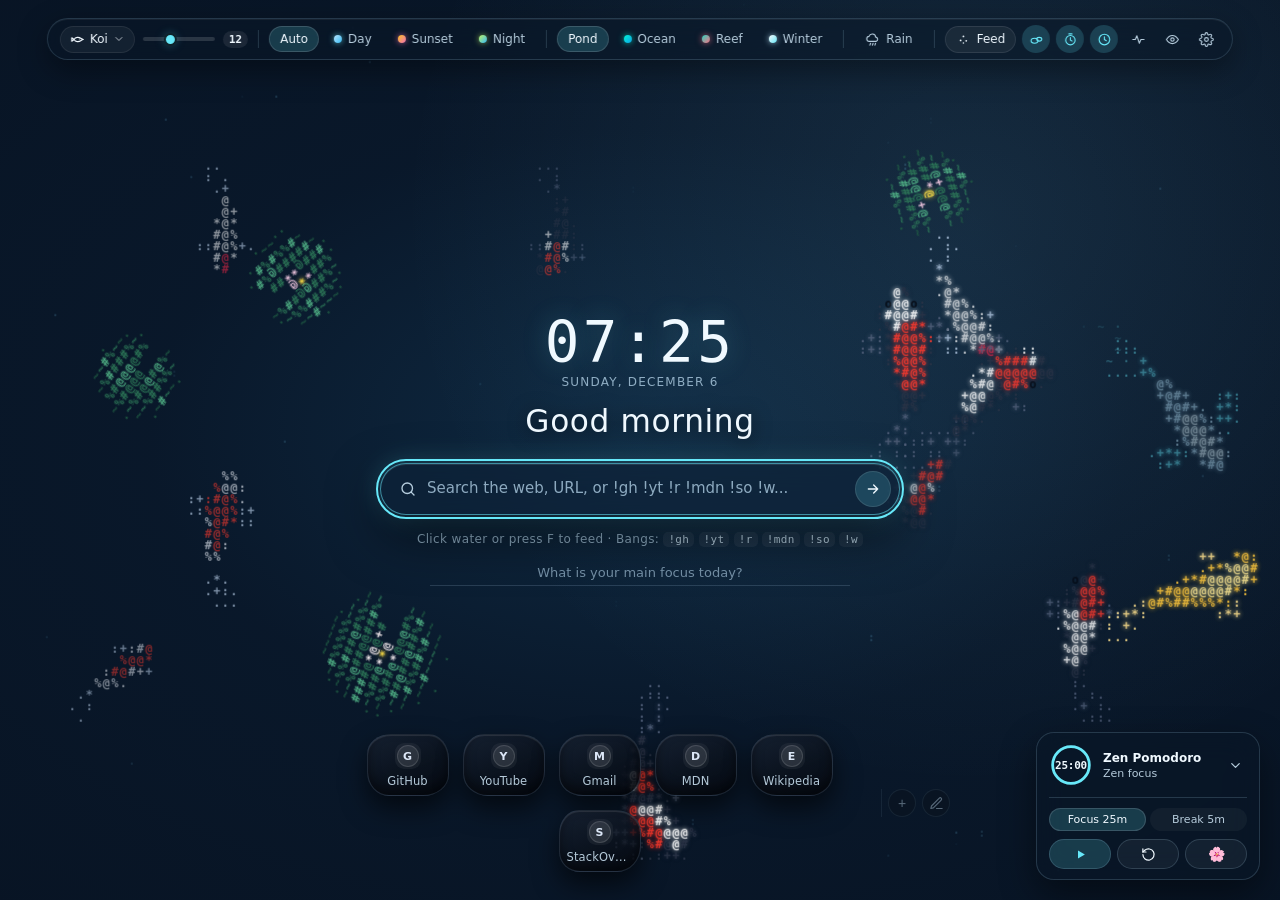
==== commit 0bdb87fc: "feat: add Koi tab favicon and harden headless CI test budgets" ====
--- a/index.html
+++ b/index.html
@@ -4,6 +4,10 @@
   <meta charset="UTF-8">
   <meta name="viewport" content="width=device-width, initial-scale=1.0">
   <title data-i18n="pageTitlePond">Nueva pestaña · Estanque Koi</title>
+  <link rel="icon" type="image/png" sizes="48x48" href="icons/icon48.png">
+  <link rel="icon" type="image/png" sizes="16x16" href="icons/icon16.png">
+  <link rel="icon" type="image/png" sizes="128x128" href="icons/icon128.png">
+  <link rel="shortcut icon" href="icons/icon48.png">
   <script src="boot.js"></script>
   <link rel="stylesheet" href="styles/tokens.css">
   <link rel="stylesheet" href="styles/base.css">
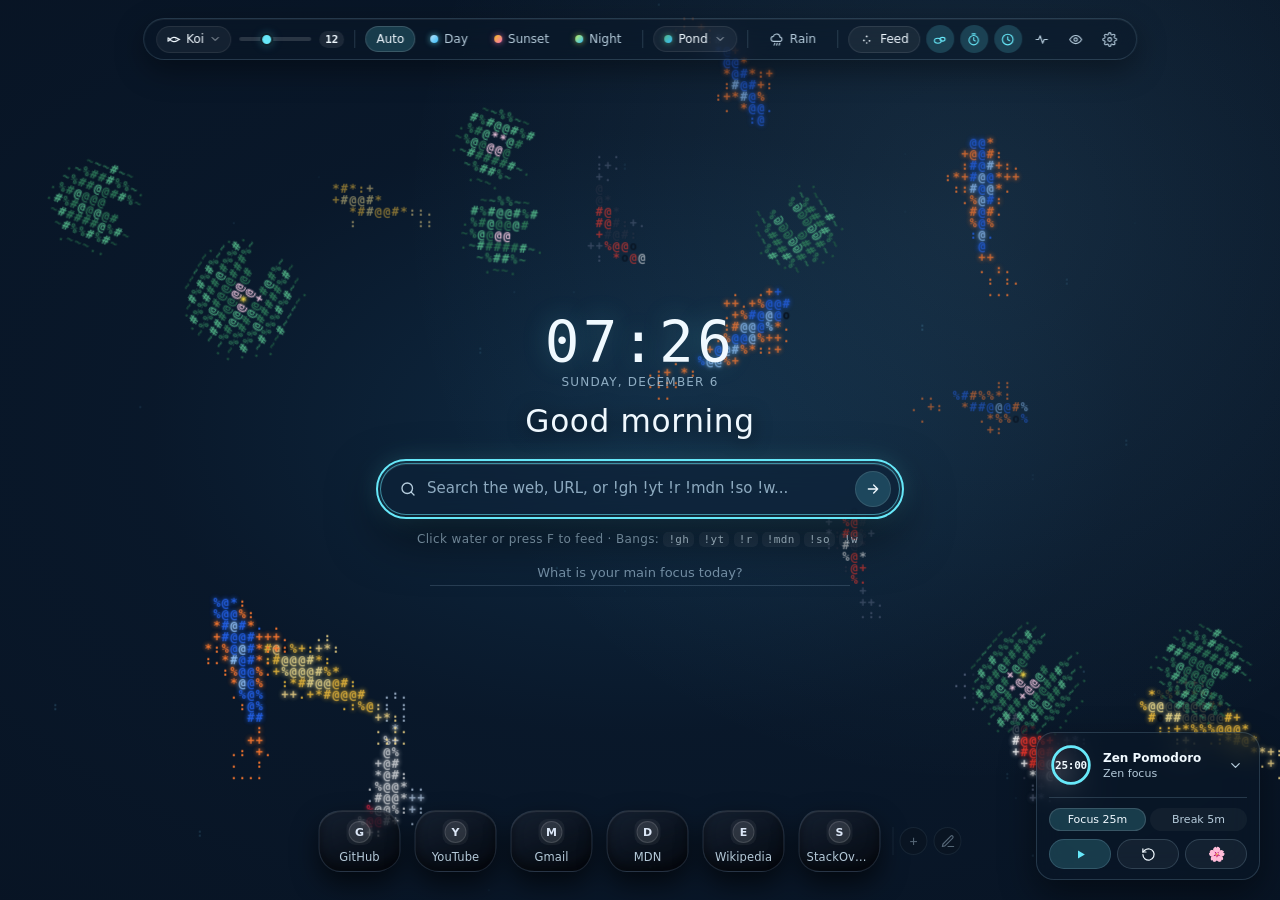
==== commit ad7c1432: "feat: release v2.2.0 with Space Black Hole, Aurora Borealis, background selector, and updated previe" ====
--- a/index.html
+++ b/index.html
@@ -56,7 +56,7 @@
         <span id="fish-count-value" class="count-badge">12</span>
       </div>
 
-      <span class="pill-divider" aria-hidden="true"></span>
+      <span class="pill-divider pill-divider-fish" aria-hidden="true"></span>
 
       <div class="control-group solar-selector" role="group" aria-label="Momento del día" data-i18n-aria-label="solarGroupAria">
         <button type="button" class="solar-btn is-active" data-time-mode="auto" aria-pressed="true" title="Ciclo solar automático" data-i18n-title="solarAutoTitle">
@@ -76,23 +76,15 @@
         </button>
       </div>
 
-      <span class="pill-divider" aria-hidden="true"></span>
-
-      <div class="control-group biome-selector" role="group" aria-label="Hábitat acuático" data-i18n-aria-label="biomeGroupAria">
-        <button type="button" class="biome-btn is-active" data-biome="pond" aria-pressed="true" title="Estanque zen con nenúfares" data-i18n-title="biomePondTitle">
-          <span data-i18n="biomePond">Estanque</span>
-        </button>
-        <button type="button" class="biome-btn" data-biome="ocean" aria-pressed="false" title="Mar abierto con corrientes, cardumen, medusas y algas" data-i18n-title="biomeOceanTitle">
-          <span class="swatch swatch-ocean" aria-hidden="true"></span>
-          <span data-i18n="biomeOcean">Mar</span>
-        </button>
-        <button type="button" class="biome-btn" data-biome="reef" aria-pressed="false" title="Arrecife coralino vibrante con mantarrayas y cardumen" data-i18n-title="biomeReefTitle">
-          <span class="swatch swatch-reef" aria-hidden="true"></span>
-          <span data-i18n="biomeReef">Arrecife</span>
-        </button>
-        <button type="button" class="biome-btn" data-biome="winter" aria-pressed="false" title="Estanque invernal con nieve suave y carpas doradas" data-i18n-title="biomeWinterTitle">
-          <span class="swatch swatch-winter" aria-hidden="true"></span>
-          <span data-i18n="biomeWinter">Invierno</span>
+      <span class="pill-divider pill-divider-solar" aria-hidden="true"></span>
+
+      <div class="control-group biome-selector">
+        <button type="button" id="biome-btn" class="biome-trigger-btn" aria-expanded="false" aria-controls="biome-popover" title="Cambiar fondo y ecosistema" data-i18n-title="biomeBtnTitle">
+          <span id="biome-btn-swatch" class="swatch swatch-pond" aria-hidden="true"></span>
+          <span id="biome-btn-label" data-i18n="biomePond">Estanque</span>
+          <svg class="chevron-icon" viewBox="0 0 24 24" fill="none" stroke="currentColor" stroke-width="2" stroke-linecap="round" stroke-linejoin="round" aria-hidden="true">
+            <path d="m6 9 6 6 6-6" />
+          </svg>
         </button>
       </div>
 
@@ -108,7 +100,7 @@
         </button>
       </div>
 
-      <span class="pill-divider" aria-hidden="true"></span>
+      <span class="pill-divider pill-divider-rain" aria-hidden="true"></span>
 
       <div class="control-group control-actions">
         <button type="button" id="feed-btn" class="action-btn" title="Soltar comida múltiple en el estanque (F)" data-i18n-title="feedBtnTitle">
@@ -118,7 +110,7 @@
             <circle cx="16.5" cy="14" r="1.4" fill="currentColor" stroke="none" />
             <circle cx="12" cy="17.5" r="1.2" fill="currentColor" stroke="none" />
           </svg>
-          <span data-i18n="feedBtn">Alimentar</span>
+          <span id="feed-btn-label" data-i18n="feedBtn">Alimentar</span>
         </button>
 
         <button type="button" id="stones-toggle-btn" class="icon-btn" title="Mostrar u ocultar piedras de río" aria-pressed="true" aria-label="Mostrar u ocultar piedras de río" data-i18n-title="stonesToggleTitle" data-i18n-aria-label="stonesToggleTitle">
@@ -248,6 +240,100 @@
         <button type="button" class="firefly-mode-btn is-active" data-fireflies="auto" aria-pressed="true" title="Solo durante la noche" data-i18n="firefliesAuto" data-i18n-title="firefliesAutoTitle">Auto</button>
         <button type="button" class="firefly-mode-btn" data-fireflies="on" aria-pressed="false" title="Visibles a cualquier hora" data-i18n="firefliesOn" data-i18n-title="firefliesOnTitle">Activas</button>
         <button type="button" class="firefly-mode-btn" data-fireflies="off" aria-pressed="false" title="Ocultas" data-i18n="firefliesOff" data-i18n-title="firefliesOffTitle">Off</button>
+      </div>
+    </div>
+  </section>
+
+  <section id="biome-popover" class="biome-popover" aria-label="Selector de fondos" data-i18n-aria-label="biomePopoverAria" hidden>
+    <div class="fauna-popover-header">
+      <span class="fauna-popover-title" data-i18n="biomePopoverTitle">Escenarios y fondos</span>
+    </div>
+
+    <div class="biome-group">
+      <span class="biome-group-label" data-i18n="biomeGroupAquatic">Hábitats acuáticos</span>
+      <div class="biome-grid" role="group" aria-label="Hábitat acuático" data-i18n-aria-label="biomeGroupAria">
+        <button type="button" class="biome-btn is-active" data-biome="pond" aria-pressed="true" title="Estanque zen con nenúfares" data-i18n-title="biomePondTitle">
+          <span class="species-swatch swatch-pond" aria-hidden="true"></span>
+          <span class="species-info">
+            <span class="species-name" data-i18n="biomePond">Estanque</span>
+            <span class="species-desc" data-i18n="biomePondDesc">Nenúfares y calma zen</span>
+          </span>
+        </button>
+
+        <button type="button" class="biome-btn" data-biome="ocean" aria-pressed="false" title="Mar abierto con corrientes, cardumen, medusas y algas" data-i18n-title="biomeOceanTitle">
+          <span class="species-swatch swatch-ocean" aria-hidden="true"></span>
+          <span class="species-info">
+            <span class="species-name" data-i18n="biomeOcean">Mar</span>
+            <span class="species-desc" data-i18n="biomeOceanDesc">Corrientes, medusas y algas</span>
+          </span>
+        </button>
+
+        <button type="button" class="biome-btn" data-biome="reef" aria-pressed="false" title="Arrecife coralino vibrante con mantarrayas y cardumen" data-i18n-title="biomeReefTitle">
+          <span class="species-swatch swatch-reef" aria-hidden="true"></span>
+          <span class="species-info">
+            <span class="species-name" data-i18n="biomeReef">Arrecife</span>
+            <span class="species-desc" data-i18n="biomeReefDesc">Coral cálido y cardumen</span>
+          </span>
+        </button>
+
+        <button type="button" class="biome-btn" data-biome="winter" aria-pressed="false" title="Estanque invernal con nieve suave y carpas doradas" data-i18n-title="biomeWinterTitle">
+          <span class="species-swatch swatch-winter" aria-hidden="true"></span>
+          <span class="species-info">
+            <span class="species-name" data-i18n="biomeWinter">Invierno</span>
+            <span class="species-desc" data-i18n="biomeWinterDesc">Nieve suave y reflejos glaciares</span>
+          </span>
+        </button>
+      </div>
+    </div>
+
+    <div class="biome-group">
+      <span class="biome-group-label" data-i18n="biomeGroupCosmos">Cosmos y cielo nocturno</span>
+      <div class="biome-grid" role="group" aria-label="Cosmos y cielo nocturno" data-i18n-aria-label="biomeGroupCosmos">
+        <button type="button" class="biome-btn biome-card-featured" data-biome="space" aria-pressed="false" title="Agujero negro luminoso en arte ASCII y campo de estrellas" data-i18n-title="biomeSpaceTitle">
+          <span class="species-swatch swatch-space" aria-hidden="true"></span>
+          <span class="species-info">
+            <span class="species-name" data-i18n="biomeSpaceCardTitle">Agujero Negro ASCII</span>
+            <span class="species-desc" data-i18n="biomeSpaceDesc">Disco de acreción gravitacional y estrellas</span>
+          </span>
+        </button>
+
+        <button type="button" class="biome-btn biome-card-aurora" data-biome="aurora" aria-pressed="false" title="Aurora boreal nocturna en ASCII sobre cordillera alpina" data-i18n-title="biomeAuroraTitle">
+          <span class="species-swatch swatch-aurora" aria-hidden="true"></span>
+          <span class="species-info">
+            <span class="species-name" data-i18n="biomeAuroraCardTitle">Aurora Boreal</span>
+            <span class="species-desc" data-i18n="biomeAuroraDesc">Cortinas luminosas y montañas nocturnas</span>
+          </span>
+        </button>
+      </div>
+    </div>
+
+    <div id="space-options-section" class="space-options-section" hidden>
+      <div class="space-option-row">
+        <span class="space-option-label" data-i18n="spacePaletteLabel">Paleta estelar</span>
+        <div class="space-chip-group" role="group" aria-label="Paleta del agujero negro" data-i18n-aria-label="spacePaletteGroupAria">
+          <button type="button" class="space-chip space-palette-btn is-active" data-space-palette="gold" aria-pressed="true">
+            <span class="palette-dot palette-dot-gold" aria-hidden="true"></span>
+            <span data-i18n="spacePaletteGold">Dorado</span>
+          </button>
+          <button type="button" class="space-chip space-palette-btn" data-space-palette="quasar" aria-pressed="false">
+            <span class="palette-dot palette-dot-quasar" aria-hidden="true"></span>
+            <span data-i18n="spacePaletteQuasar">Quásar</span>
+          </button>
+          <button type="button" class="space-chip space-palette-btn" data-space-palette="violet" aria-pressed="false">
+            <span class="palette-dot palette-dot-violet" aria-hidden="true"></span>
+            <span data-i18n="spacePaletteViolet">Violeta</span>
+          </button>
+        </div>
+      </div>
+
+      <div class="space-option-row">
+        <span class="space-option-label" data-i18n="spaceOrbitLabel">Órbita de cámara</span>
+        <div class="space-chip-group" role="group" aria-label="Velocidad orbital" data-i18n-aria-label="spaceOrbitGroupAria">
+          <button type="button" class="space-chip space-speed-btn" data-space-speed="0" aria-pressed="false" data-i18n="spaceOrbitPause">Pausa</button>
+          <button type="button" class="space-chip space-speed-btn" data-space-speed="0.5" aria-pressed="false" data-i18n="spaceOrbitSlow">0.5×</button>
+          <button type="button" class="space-chip space-speed-btn is-active" data-space-speed="1" aria-pressed="true" data-i18n="spaceOrbitNormal">1×</button>
+          <button type="button" class="space-chip space-speed-btn" data-space-speed="2" aria-pressed="false" data-i18n="spaceOrbitFast">2×</button>
+        </div>
       </div>
     </div>
   </section>
@@ -294,7 +380,7 @@
         <ul id="bang-suggestions" class="bang-suggestions" role="listbox" aria-label="Sugerencias de prefijos bang" data-i18n-aria-label="bangSuggestAria" hidden></ul>
       </div>
 
-      <p class="pond-hint"><span data-i18n="pondHintPrefix">Clic en el agua o tecla F para alimentar · Prefijos:</span> <code>!gh</code> <code>!yt</code> <code>!r</code> <code>!mdn</code> <code>!so</code> <code>!w</code></p>
+      <p class="pond-hint"><span id="pond-hint-prefix" data-i18n="pondHintPrefix">Clic en el agua o tecla F para alimentar · Prefijos:</span> <code>!gh</code> <code>!yt</code> <code>!r</code> <code>!mdn</code> <code>!so</code> <code>!w</code></p>
 
       <div id="daily-focus-wrap" class="daily-focus-wrap">
         <input
@@ -433,7 +519,7 @@
           </div>
         </div>
 
-        <p class="settings-shortcuts-hint"><strong data-i18n="settingsShortcutsTitle">Atajos de teclado</strong>: <span data-i18n="settingsShortcutsBody">/ Buscar · F Alimentar · R Lluvia · P Pomodoro · Z Zen · Esc Cerrar</span></p>
+        <p class="settings-shortcuts-hint"><strong data-i18n="settingsShortcutsTitle">Atajos de teclado</strong>: <span data-i18n="settingsShortcutsBody">/ Buscar · F Alimentar · R Lluvia · B Fondo · P Pomodoro · Z Zen · Esc Cerrar</span></p>
       </section>
 
       <section class="settings-section">
--- a/styles/tokens.css
+++ b/styles/tokens.css
@@ -137,3 +137,83 @@
   --accent-glow: rgba(103, 232, 249, 0.25);
   --border-glass-focus: rgba(186, 230, 253, 0.52);
 }
+
+/* Espacio profundo (Agujero Negro ASCII) */
+html[data-biome="space"],
+html[data-biome="space"][data-solar="day"],
+html[data-biome="space"][data-solar="sunset"],
+html[data-biome="space"][data-solar="night"] {
+  --bg-base: #020205;
+  --bg-radial-1: rgba(34, 18, 6, 0.24);
+  --bg-radial-2: rgba(12, 7, 4, 0.14);
+  --bg-radial-accent: rgba(251, 191, 36, 0.06);
+  --surface-glass: rgba(8, 8, 12, 0.64);
+  --surface-glass-hover: rgba(16, 13, 18, 0.80);
+  --surface-pill: rgba(8, 8, 12, 0.62);
+  --border-glass: rgba(251, 191, 36, 0.18);
+  --border-glass-focus: rgba(251, 191, 36, 0.56);
+  --text-primary: #fefce8;
+  --text-secondary: rgba(253, 230, 138, 0.86);
+  --text-muted: rgba(253, 211, 132, 0.66);
+  --accent: #fbbf24;
+  --accent-soft: rgba(251, 191, 36, 0.18);
+  --accent-glow: rgba(251, 191, 36, 0.26);
+}
+
+html[data-biome="space"][data-space-palette="quasar"] {
+  --bg-base: #02040a;
+  --bg-radial-1: rgba(14, 38, 76, 0.26);
+  --bg-radial-2: rgba(7, 16, 36, 0.16);
+  --bg-radial-accent: rgba(56, 189, 248, 0.08);
+  --surface-glass: rgba(6, 11, 20, 0.64);
+  --surface-glass-hover: rgba(10, 18, 32, 0.80);
+  --surface-pill: rgba(6, 11, 20, 0.62);
+  --border-glass: rgba(56, 189, 248, 0.20);
+  --border-glass-focus: rgba(56, 189, 248, 0.56);
+  --text-primary: #f0f9ff;
+  --text-secondary: rgba(186, 230, 253, 0.86);
+  --text-muted: rgba(147, 197, 253, 0.68);
+  --accent: #38bdf8;
+  --accent-soft: rgba(56, 189, 248, 0.18);
+  --accent-glow: rgba(56, 189, 248, 0.28);
+}
+
+html[data-biome="space"][data-space-palette="violet"] {
+  --bg-base: #04020a;
+  --bg-radial-1: rgba(52, 20, 88, 0.28);
+  --bg-radial-2: rgba(20, 9, 40, 0.16);
+  --bg-radial-accent: rgba(192, 132, 252, 0.08);
+  --surface-glass: rgba(11, 7, 20, 0.64);
+  --surface-glass-hover: rgba(18, 11, 32, 0.80);
+  --surface-pill: rgba(11, 7, 20, 0.62);
+  --border-glass: rgba(192, 132, 252, 0.20);
+  --border-glass-focus: rgba(192, 132, 252, 0.56);
+  --text-primary: #faf5ff;
+  --text-secondary: rgba(233, 213, 255, 0.86);
+  --text-muted: rgba(216, 180, 254, 0.68);
+  --accent: #c084fc;
+  --accent-soft: rgba(192, 132, 252, 0.18);
+  --accent-glow: rgba(192, 132, 252, 0.28);
+}
+
+/* Aurora Boreal nocturna */
+html[data-biome="aurora"],
+html[data-biome="aurora"][data-solar="day"],
+html[data-biome="aurora"][data-solar="sunset"],
+html[data-biome="aurora"][data-solar="night"] {
+  --bg-base: #030914;
+  --bg-radial-1: rgba(12, 46, 54, 0.34);
+  --bg-radial-2: rgba(28, 18, 56, 0.20);
+  --bg-radial-accent: rgba(52, 211, 153, 0.09);
+  --surface-glass: rgba(6, 14, 22, 0.62);
+  --surface-glass-hover: rgba(10, 22, 34, 0.78);
+  --surface-pill: rgba(6, 14, 22, 0.60);
+  --border-glass: rgba(110, 231, 183, 0.18);
+  --border-glass-focus: rgba(52, 211, 153, 0.56);
+  --text-primary: #ecfdf5;
+  --text-secondary: rgba(209, 250, 229, 0.84);
+  --text-muted: rgba(167, 243, 208, 0.68);
+  --accent: #34d399;
+  --accent-soft: rgba(52, 211, 153, 0.17);
+  --accent-glow: rgba(52, 211, 153, 0.28);
+}
--- a/styles/base.css
+++ b/styles/base.css
@@ -60,6 +60,7 @@
 }
 
 .fauna-trigger-btn:focus-visible,
+.biome-trigger-btn:focus-visible,
 .range-slider:focus-visible,
 .solar-btn:focus-visible,
 .biome-btn:focus-visible,
@@ -80,10 +81,13 @@
 .pomo-mode-btn:focus-visible,
 .pomo-btn:focus-visible,
 .zen-exit-btn:focus-visible,
+.space-chip:focus-visible,
 .clock-format-btn:focus-visible,
 .eco-mode-btn:focus-visible,
 .settings-modal-btn:focus-visible,
 .settings-bang-del:focus-visible,
+.settings-input:focus-visible,
+.settings-checkbox-label input:focus-visible,
 .daily-focus-input:focus-visible {
   outline: 2px solid var(--accent);
   outline-offset: 2px;
@@ -93,7 +97,9 @@
   :root,
   html[data-solar="day"],
   html[data-solar="sunset"],
-  html[data-solar="night"] {
+  html[data-solar="night"],
+  html[data-biome="space"],
+  html[data-biome="aurora"] {
     --surface-glass: rgba(10, 16, 28, 0.88);
     --surface-pill: rgba(9, 14, 24, 0.86);
   }
--- a/styles/topbar.css
+++ b/styles/topbar.css
@@ -109,7 +109,6 @@
 }
 
 .solar-btn,
-.biome-btn,
 .toggle-btn,
 .action-btn,
 .icon-btn {
@@ -135,7 +134,6 @@
 }
 
 .solar-btn:hover,
-.biome-btn:hover,
 .toggle-btn:hover,
 .action-btn:hover,
 .icon-btn:hover {
@@ -144,7 +142,6 @@
 }
 
 .solar-btn:active,
-.biome-btn:active,
 .toggle-btn:active,
 .action-btn:active,
 .icon-btn:active {
@@ -152,7 +149,6 @@
 }
 
 .solar-btn.is-active,
-.biome-btn.is-active,
 .toggle-btn[aria-pressed="true"] {
   color: var(--text-primary);
   background: var(--accent-soft);
@@ -181,6 +177,73 @@
   box-shadow: 0 0 6px rgba(186, 230, 253, 0.75);
 }
 
+.swatch-pond {
+  background: linear-gradient(135deg, #52b788, #38bdf8);
+  box-shadow: 0 0 6px rgba(82, 183, 136, 0.7);
+}
+
+.swatch-space {
+  background: radial-gradient(circle, #020205 32%, #fbbf24 62%, #d97706 100%);
+  box-shadow: 0 0 7px rgba(251, 191, 36, 0.75);
+}
+
+html[data-space-palette="quasar"] .biome-trigger-btn .swatch-space {
+  background: radial-gradient(circle, #02040a 32%, #38bdf8 62%, #1d4ed8 100%);
+  box-shadow: 0 0 7px rgba(56, 189, 248, 0.8);
+}
+
+html[data-space-palette="violet"] .biome-trigger-btn .swatch-space {
+  background: radial-gradient(circle, #04020a 32%, #c084fc 62%, #6d28d9 100%);
+  box-shadow: 0 0 7px rgba(192, 132, 252, 0.8);
+}
+
+.swatch-aurora {
+  background: linear-gradient(135deg, #34d399 10%, #22d3ee 55%, #a78bfa 100%);
+  box-shadow: 0 0 7px rgba(52, 211, 153, 0.75);
+}
+
+.biome-trigger-btn {
+  display: inline-flex;
+  align-items: center;
+  gap: 6px;
+  padding: 5px 10px;
+  border-radius: 999px;
+  border: 1px solid rgba(255, 255, 255, 0.08);
+  background: rgba(255, 255, 255, 0.05);
+  color: var(--text-primary);
+  font-family: var(--font-sans);
+  font-size: 12px;
+  font-weight: 500;
+  cursor: pointer;
+  white-space: nowrap;
+  transition: background-color 0.2s ease, border-color 0.2s ease, color 0.2s ease;
+}
+
+.biome-trigger-btn:hover,
+.biome-trigger-btn[aria-expanded="true"] {
+  background: var(--accent-soft);
+  border-color: var(--border-glass-focus);
+}
+
+.biome-trigger-btn[aria-expanded="true"] .chevron-icon {
+  transform: rotate(180deg);
+}
+
+html[data-biome="space"] .control-fish,
+html[data-biome="space"] .pill-divider-fish,
+html[data-biome="space"] .solar-selector,
+html[data-biome="space"] .pill-divider-solar,
+html[data-biome="space"] .control-toggles,
+html[data-biome="space"] .pill-divider-rain,
+html[data-biome="aurora"] .control-fish,
+html[data-biome="aurora"] .pill-divider-fish,
+html[data-biome="aurora"] .solar-selector,
+html[data-biome="aurora"] .pill-divider-solar,
+html[data-biome="aurora"] .control-toggles,
+html[data-biome="aurora"] .pill-divider-rain {
+  display: none;
+}
+
 .swatch-day {
   background: linear-gradient(135deg, #bae6fd, #38bdf8);
   box-shadow: 0 0 6px rgba(103, 232, 249, 0.7);
--- a/styles/stage.css
+++ b/styles/stage.css
@@ -468,3 +468,23 @@
   background: rgba(255, 255, 255, 0.06);
   color: var(--text-secondary);
 }
+
+html[data-biome="space"] .clock,
+html[data-biome="aurora"] .clock {
+  text-shadow:
+    0 2px 16px rgba(0, 0, 0, 0.95),
+    0 0 28px rgba(0, 0, 0, 0.85),
+    0 0 24px var(--accent-glow);
+}
+
+html[data-biome="space"] .date-label,
+html[data-biome="space"] .greeting,
+html[data-biome="space"] .pond-hint,
+html[data-biome="aurora"] .date-label,
+html[data-biome="aurora"] .greeting,
+html[data-biome="aurora"] .pond-hint {
+  text-shadow:
+    0 1px 4px rgba(0, 0, 0, 0.98),
+    0 2px 14px rgba(0, 0, 0, 0.98),
+    0 0 24px rgba(0, 0, 0, 0.95);
+}
--- a/styles/stones.css
+++ b/styles/stones.css
@@ -8,6 +8,7 @@
   display: flex;
   align-items: center;
   gap: 12px;
+  width: max-content;
   max-width: calc(100vw - 32px);
   padding: 6px 10px;
   transition: opacity 0.4s ease, transform 0.4s cubic-bezier(0.22, 1, 0.36, 1);
@@ -27,6 +28,7 @@
   justify-content: center;
   gap: 14px;
   flex-wrap: wrap;
+  min-width: 0;
 }
 
 .river-stone-wrap {
@@ -134,7 +136,7 @@
 
 .stone-edit-actions {
   position: absolute;
-  top: -11px;
+  top: -13px;
   left: 50%;
   transform: translateX(-50%);
   display: none;
@@ -146,8 +148,8 @@
 }
 
 .stone-mini-btn {
-  width: 21px;
-  height: 21px;
+  width: 24px;
+  height: 24px;
   border-radius: 50%;
   border: 1px solid rgba(255, 255, 255, 0.22);
   background: rgba(15, 23, 38, 0.94);
--- a/styles/pomodoro.css
+++ b/styles/pomodoro.css
@@ -205,3 +205,9 @@
   background: rgba(255, 183, 197, 0.2);
   border-color: rgba(255, 183, 197, 0.45);
 }
+
+html[data-biome="space"] .pomo-btn-sakura:hover,
+html[data-biome="aurora"] .pomo-btn-sakura:hover {
+  background: var(--accent-soft);
+  border-color: var(--border-glass-focus);
+}
--- a/styles/fauna-popover.css
+++ b/styles/fauna-popover.css
@@ -278,3 +278,174 @@
   background: var(--accent-soft);
   border-color: var(--border-glass-focus);
 }
+
+/* --- Background / Biome Selector Popover --- */
+.biome-popover {
+  position: fixed;
+  top: 66px;
+  left: 50%;
+  transform: translateX(-50%);
+  z-index: 26;
+  width: min(476px, calc(100vw - 24px));
+  max-height: calc(100vh - 96px);
+  overflow-y: auto;
+  padding: 14px;
+  border-radius: 20px;
+  background: rgba(9, 14, 24, 0.86);
+  border: 1px solid var(--border-glass);
+  backdrop-filter: blur(18px);
+  -webkit-backdrop-filter: blur(18px);
+  box-shadow:
+    0 20px 50px rgba(0, 0, 0, 0.58),
+    inset 0 1px 0 rgba(255, 255, 255, 0.08);
+  display: flex;
+  flex-direction: column;
+  gap: 12px;
+}
+
+.biome-popover[hidden],
+html[data-zen="true"] .biome-popover,
+body.zen-mode .biome-popover {
+  display: none;
+}
+
+.biome-group {
+  display: flex;
+  flex-direction: column;
+  gap: 7px;
+}
+
+.biome-group-label {
+  font-size: 11px;
+  font-weight: 600;
+  letter-spacing: 0.04em;
+  text-transform: uppercase;
+  color: var(--text-muted);
+}
+
+.biome-grid {
+  display: grid;
+  grid-template-columns: repeat(2, minmax(0, 1fr));
+  gap: 8px;
+}
+
+.biome-popover .biome-btn {
+  display: flex;
+  align-items: center;
+  justify-content: flex-start;
+  gap: 10px;
+  width: 100%;
+  padding: 9px 11px;
+  border-radius: 14px;
+  border: 1px solid rgba(255, 255, 255, 0.08);
+  background: rgba(255, 255, 255, 0.035);
+  color: var(--text-secondary);
+  font-family: var(--font-sans);
+  text-align: left;
+  cursor: pointer;
+  white-space: normal;
+  transition: all 0.2s ease;
+}
+
+.biome-popover .biome-btn:hover {
+  background: rgba(255, 255, 255, 0.08);
+  color: var(--text-primary);
+}
+
+.biome-popover .biome-btn.is-active {
+  background: var(--accent-soft);
+  border-color: var(--border-glass-focus);
+  color: var(--text-primary);
+}
+
+.biome-card-featured {
+  background: linear-gradient(135deg, rgba(251, 191, 36, 0.09), rgba(217, 119, 6, 0.04));
+}
+
+.biome-card-aurora {
+  background: linear-gradient(135deg, rgba(52, 211, 153, 0.09), rgba(167, 139, 250, 0.05));
+}
+
+.biome-popover .species-swatch {
+  width: 12px;
+  height: 12px;
+}
+
+.space-options-section {
+  display: flex;
+  flex-direction: column;
+  gap: 8px;
+  padding-top: 10px;
+  border-top: 1px solid var(--border-glass);
+}
+
+.space-options-section[hidden] {
+  display: none;
+}
+
+.space-option-row {
+  display: flex;
+  align-items: center;
+  justify-content: space-between;
+  gap: 8px;
+  flex-wrap: wrap;
+}
+
+.space-option-label {
+  font-size: 11.5px;
+  font-weight: 500;
+  color: var(--text-secondary);
+}
+
+.space-chip-group {
+  display: inline-flex;
+  align-items: center;
+  gap: 4px;
+  flex-wrap: wrap;
+}
+
+.space-chip {
+  display: inline-flex;
+  align-items: center;
+  gap: 5px;
+  padding: 4px 9px;
+  border-radius: 999px;
+  border: 1px solid rgba(255, 255, 255, 0.09);
+  background: rgba(255, 255, 255, 0.04);
+  color: var(--text-secondary);
+  font-family: var(--font-sans);
+  font-size: 11px;
+  font-weight: 500;
+  cursor: pointer;
+  transition: all 0.18s ease;
+}
+
+.space-chip:hover {
+  color: var(--text-primary);
+  background: rgba(255, 255, 255, 0.1);
+}
+
+.space-chip.is-active {
+  color: var(--text-primary);
+  background: var(--accent-soft);
+  border-color: var(--border-glass-focus);
+}
+
+.palette-dot {
+  width: 8px;
+  height: 8px;
+  border-radius: 50%;
+  flex-shrink: 0;
+}
+
+.palette-dot-gold {
+  background: radial-gradient(circle, #fffbeb 20%, #fbbf24 70%);
+}
+
+.palette-dot-quasar {
+  background: radial-gradient(circle, #f0f9ff 20%, #38bdf8 70%);
+}
+
+.palette-dot-violet {
+  background: radial-gradient(circle, #faf5ff 20%, #c084fc 70%);
+}
--- a/styles/responsive.css
+++ b/styles/responsive.css
@@ -6,7 +6,8 @@
 }
 
 @media (max-width: 520px) {
-  .fauna-grid {
+  .fauna-grid,
+  .biome-grid {
     grid-template-columns: 1fr;
   }
 
@@ -29,7 +30,6 @@
   }
 
   .solar-btn,
-  .biome-btn,
   .toggle-btn,
   .action-btn {
     padding: 5px 8px;
@@ -88,6 +88,7 @@
   .search-form,
   .pomodoro-widget,
   .fauna-popover,
+  .biome-popover,
   .zen-exit-btn,
   .zen-toast,
   .perf-badge,
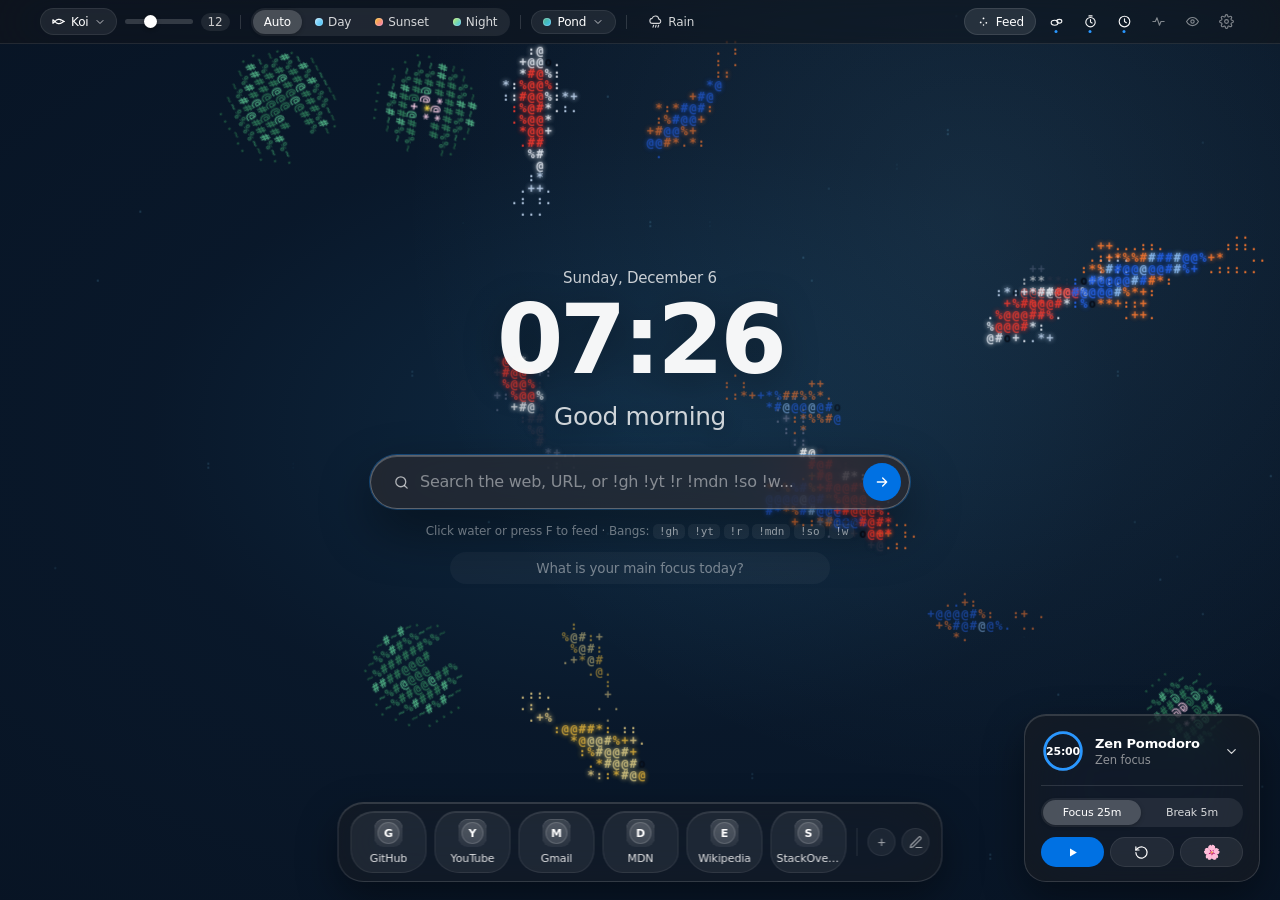
==== commit 6a63fd0c: "feat: redesign UI with Apple aesthetic and add Great Wave 3D biome" ====
--- a/index.html
+++ b/index.html
@@ -302,6 +302,19 @@
           <span class="species-info">
             <span class="species-name" data-i18n="biomeAuroraCardTitle">Aurora Boreal</span>
             <span class="species-desc" data-i18n="biomeAuroraDesc">Cortinas luminosas y montañas nocturnas</span>
+          </span>
+        </button>
+      </div>
+    </div>
+
+    <div class="biome-group">
+      <span class="biome-group-label" data-i18n="biomeGroupJapan">Cultura japonesa</span>
+      <div class="biome-grid" role="group" aria-label="Cultura japonesa" data-i18n-aria-label="biomeGroupJapan">
+        <button type="button" class="biome-btn biome-card-wave" data-biome="wave" aria-pressed="false" title="La Gran Ola de Kanagawa en 3D con movimiento oceánico natural" data-i18n-title="biomeWaveTitle">
+          <span class="species-swatch swatch-wave" aria-hidden="true"></span>
+          <span class="species-info">
+            <span class="species-name" data-i18n="biomeWaveCardTitle">Gran Ola · Kanagawa 3D</span>
+            <span class="species-desc" data-i18n="biomeWaveDesc">Oleaje 3D natural, espuma, barcas y Monte Fuji</span>
           </span>
         </button>
       </div>
--- a/styles/tokens.css
+++ b/styles/tokens.css
@@ -23,23 +23,98 @@
 }
 
 :root {
+  /* --- Apple Style Reference Tokens --- */
+  --color-primary: #0066cc;
+  --color-primary-focus: #0071e3;
+  --color-primary-on-dark: #2997ff;
+  --color-ink: #1d1d1f;
+  --color-body-on-dark: #ffffff;
+  --color-body-muted: #cccccc;
+  --color-ink-muted-80: #333333;
+  --color-ink-muted-48: #7a7a7a;
+  --color-divider-soft: #f0f0f0;
+  --color-hairline: #e0e0e0;
+  --color-canvas: #ffffff;
+  --color-canvas-parchment: #f5f5f7;
+  --color-surface-pearl: #fafafc;
+  --color-surface-tile-1: #272729;
+  --color-surface-tile-2: #2a2a2c;
+  --color-surface-tile-3: #252527;
+  --color-surface-black: #000000;
+  --color-surface-chip-translucent: #d2d2d7;
+  --color-on-primary: #ffffff;
+  --color-on-dark: #ffffff;
+
+  /* --- Typography & Scale --- */
+  --font-display: "SF Pro Display", -apple-system, BlinkMacSystemFont, "Inter", system-ui, "Segoe UI", sans-serif;
+  --font-sans: "SF Pro Text", -apple-system, BlinkMacSystemFont, "Inter", system-ui, "Segoe UI", Roboto, sans-serif;
+  --font-mono: "SF Mono", "Cascadia Code", "JetBrains Mono", Consolas, ui-monospace, monospace;
+
+  /* --- Spacing Scale --- */
+  --space-xxs: 4px;
+  --space-xs: 8px;
+  --space-sm: 12px;
+  --space-md: 17px;
+  --space-lg: 24px;
+  --space-xl: 32px;
+  --space-xxl: 48px;
+  --space-section: 80px;
+
+  /* --- Border Radius --- */
+  --radius-none: 0px;
+  --radius-xs: 5px;
+  --radius-sm: 8px;
+  --radius-md: 11px;
+  --radius-lg: 18px;
+  --radius-pill: 9999px;
+
+  /* --- Canvas Atmosphere Defaults --- */
   --bg-base: #05080f;
   --bg-radial-1: rgba(18, 36, 62, 0.36);
   --bg-radial-2: rgba(9, 18, 32, 0.22);
   --bg-radial-accent: rgba(56, 189, 248, 0.05);
-  --surface-glass: rgba(10, 16, 28, 0.56);
-  --surface-glass-hover: rgba(15, 24, 40, 0.72);
-  --surface-pill: rgba(9, 14, 24, 0.54);
-  --border-glass: rgba(190, 220, 255, 0.13);
-  --border-glass-focus: rgba(125, 211, 252, 0.48);
-  --text-primary: #eef4ff;
-  --text-secondary: rgba(210, 226, 248, 0.80);
-  --text-muted: rgba(176, 202, 234, 0.68);
-  --accent: #7dd3fc;
-  --accent-soft: rgba(125, 211, 252, 0.16);
-  --accent-glow: rgba(125, 211, 252, 0.22);
-  --font-sans: system-ui, -apple-system, "Segoe UI", Roboto, "Helvetica Neue", Arial, sans-serif;
-  --font-mono: "Cascadia Code", "JetBrains Mono", "Fira Code", Consolas, "SFMono-Regular", ui-monospace, monospace;
+  --biome-accent: #2997ff;
+
+  /* --- Apple macOS / visionOS Materials --- */
+  --surface-menubar: rgba(20, 20, 22, 0.56);
+  --surface-dock: rgba(28, 28, 30, 0.54);
+  --surface-spotlight: rgba(34, 34, 36, 0.58);
+  --surface-spotlight-focus: rgba(42, 42, 46, 0.74);
+  --surface-widget: rgba(28, 28, 30, 0.58);
+  --surface-sheet: rgba(28, 28, 30, 0.84);
+  --surface-modal-sheet: rgba(28, 28, 30, 0.90);
+  --surface-inset-card: rgba(255, 255, 255, 0.045);
+
+  --surface-bar: rgba(29, 29, 31, 0.72);
+  --surface-glass: rgba(29, 29, 31, 0.68);
+  --surface-glass-hover: rgba(39, 39, 41, 0.84);
+  --surface-pill: rgba(29, 29, 31, 0.74);
+  --surface-popover: var(--surface-sheet);
+  --surface-modal: var(--surface-modal-sheet);
+  --surface-tile: rgba(255, 255, 255, 0.06);
+  --surface-tile-hover: rgba(255, 255, 255, 0.12);
+  --surface-seg-track: rgba(255, 255, 255, 0.08);
+  --surface-seg-thumb: rgba(255, 255, 255, 0.18);
+
+  --border-glass: rgba(255, 255, 255, 0.12);
+  --border-glass-rim: rgba(255, 255, 255, 0.14);
+  --border-glass-strong: rgba(255, 255, 255, 0.22);
+  --border-glass-focus: rgba(41, 151, 255, 0.75);
+
+  --specular-top: inset 0 1px 0 rgba(255, 255, 255, 0.14);
+  --specular-top-strong: inset 0 1px 0 rgba(255, 255, 255, 0.18);
+  --shadow-dock: 0 16px 40px rgba(0, 0, 0, 0.38);
+  --shadow-sheet: 0 24px 64px rgba(0, 0, 0, 0.52);
+
+  --text-primary: var(--color-body-on-dark);
+  --text-secondary: rgba(255, 255, 255, 0.82);
+  --text-muted: rgba(204, 204, 204, 0.68);
+
+  --accent: var(--color-primary-on-dark);
+  --accent-solid: var(--color-primary-focus);
+  --accent-solid-hover: var(--color-primary);
+  --accent-soft: rgba(41, 151, 255, 0.16);
+  --accent-ring: rgba(41, 151, 255, 0.28);
 }
 
 /* Día (07:00 - 17:59): Azul petróleo profundo #081424 */
@@ -48,17 +123,7 @@
   --bg-radial-1: rgba(24, 72, 108, 0.42);
   --bg-radial-2: rgba(12, 34, 58, 0.28);
   --bg-radial-accent: rgba(125, 211, 252, 0.11);
-  --surface-glass: rgba(10, 24, 40, 0.52);
-  --surface-glass-hover: rgba(14, 34, 56, 0.68);
-  --surface-pill: rgba(9, 22, 38, 0.5);
-  --border-glass: rgba(186, 230, 253, 0.17);
-  --border-glass-focus: rgba(103, 232, 249, 0.55);
-  --text-primary: #f0f9ff;
-  --text-secondary: rgba(214, 238, 254, 0.84);
-  --text-muted: rgba(196, 228, 250, 0.70);
-  --accent: #67e8f9;
-  --accent-soft: rgba(103, 232, 249, 0.18);
-  --accent-glow: rgba(103, 232, 249, 0.26);
+  --biome-accent: #67e8f9;
 }
 
 /* Atardecer (18:00 - 20:29): Índigo oscuro con reflejos ámbar y magenta sutiles */
@@ -67,17 +132,7 @@
   --bg-radial-1: rgba(74, 36, 72, 0.36);
   --bg-radial-2: rgba(34, 24, 58, 0.28);
   --bg-radial-accent: rgba(245, 158, 11, 0.12);
-  --surface-glass: rgba(20, 15, 32, 0.56);
-  --surface-glass-hover: rgba(30, 21, 46, 0.72);
-  --surface-pill: rgba(18, 13, 28, 0.54);
-  --border-glass: rgba(251, 207, 232, 0.15);
-  --border-glass-focus: rgba(251, 191, 36, 0.52);
-  --text-primary: #fdf4f5;
-  --text-secondary: rgba(246, 222, 228, 0.82);
-  --text-muted: rgba(232, 200, 214, 0.70);
-  --accent: #fbbf24;
-  --accent-soft: rgba(251, 191, 36, 0.18);
-  --accent-glow: rgba(244, 114, 182, 0.24);
+  --biome-accent: #fbbf24;
 }
 
 /* Noche (20:30 - 06:59): Fondo abisal #05080f */
@@ -86,56 +141,28 @@
   --bg-radial-1: rgba(14, 28, 50, 0.34);
   --bg-radial-2: rgba(7, 14, 26, 0.24);
   --bg-radial-accent: rgba(163, 230, 53, 0.04);
-  --surface-glass: rgba(8, 13, 24, 0.58);
-  --surface-glass-hover: rgba(13, 20, 36, 0.74);
-  --surface-pill: rgba(8, 12, 22, 0.55);
-  --border-glass: rgba(190, 220, 255, 0.12);
-  --border-glass-focus: rgba(163, 230, 53, 0.45);
-  --text-primary: #eef4ff;
-  --text-secondary: rgba(206, 224, 246, 0.80);
-  --text-muted: rgba(176, 202, 234, 0.68);
-  --accent: #bef264;
-  --accent-soft: rgba(190, 242, 100, 0.15);
-  --accent-glow: rgba(190, 242, 100, 0.2);
+  --biome-accent: #bef264;
 }
 
 html[data-biome="ocean"] {
   --bg-radial-1: rgba(12, 48, 72, 0.42);
   --bg-radial-2: rgba(6, 24, 42, 0.28);
   --bg-radial-accent: rgba(0, 245, 212, 0.08);
-}
-
-html[data-biome="ocean"][data-solar="night"] {
-  --accent: #2dd4bf;
-  --accent-soft: rgba(45, 212, 191, 0.16);
-  --accent-glow: rgba(45, 212, 191, 0.22);
-  --border-glass-focus: rgba(45, 212, 191, 0.48);
+  --biome-accent: #2dd4bf;
 }
 
 html[data-biome="reef"] {
   --bg-radial-1: rgba(14, 72, 82, 0.42);
   --bg-radial-2: rgba(48, 22, 54, 0.28);
   --bg-radial-accent: rgba(251, 113, 133, 0.10);
-}
-
-html[data-biome="reef"][data-solar="night"] {
-  --accent: #fb7185;
-  --accent-soft: rgba(251, 113, 133, 0.16);
-  --accent-glow: rgba(251, 113, 133, 0.24);
-  --border-glass-focus: rgba(251, 113, 133, 0.5);
+  --biome-accent: #fb7185;
 }
 
 html[data-biome="winter"] {
   --bg-radial-1: rgba(28, 56, 92, 0.42);
   --bg-radial-2: rgba(12, 24, 46, 0.3);
   --bg-radial-accent: rgba(186, 230, 253, 0.11);
-}
-
-html[data-biome="winter"][data-solar="night"] {
-  --accent: #bae6fd;
-  --accent-soft: rgba(186, 230, 253, 0.16);
-  --accent-glow: rgba(103, 232, 249, 0.25);
-  --border-glass-focus: rgba(186, 230, 253, 0.52);
+  --biome-accent: #bae6fd;
 }
 
 /* Espacio profundo (Agujero Negro ASCII) */
@@ -147,17 +174,7 @@
   --bg-radial-1: rgba(34, 18, 6, 0.24);
   --bg-radial-2: rgba(12, 7, 4, 0.14);
   --bg-radial-accent: rgba(251, 191, 36, 0.06);
-  --surface-glass: rgba(8, 8, 12, 0.64);
-  --surface-glass-hover: rgba(16, 13, 18, 0.80);
-  --surface-pill: rgba(8, 8, 12, 0.62);
-  --border-glass: rgba(251, 191, 36, 0.18);
-  --border-glass-focus: rgba(251, 191, 36, 0.56);
-  --text-primary: #fefce8;
-  --text-secondary: rgba(253, 230, 138, 0.86);
-  --text-muted: rgba(253, 211, 132, 0.66);
-  --accent: #fbbf24;
-  --accent-soft: rgba(251, 191, 36, 0.18);
-  --accent-glow: rgba(251, 191, 36, 0.26);
+  --biome-accent: #fbbf24;
 }
 
 html[data-biome="space"][data-space-palette="quasar"] {
@@ -165,17 +182,7 @@
   --bg-radial-1: rgba(14, 38, 76, 0.26);
   --bg-radial-2: rgba(7, 16, 36, 0.16);
   --bg-radial-accent: rgba(56, 189, 248, 0.08);
-  --surface-glass: rgba(6, 11, 20, 0.64);
-  --surface-glass-hover: rgba(10, 18, 32, 0.80);
-  --surface-pill: rgba(6, 11, 20, 0.62);
-  --border-glass: rgba(56, 189, 248, 0.20);
-  --border-glass-focus: rgba(56, 189, 248, 0.56);
-  --text-primary: #f0f9ff;
-  --text-secondary: rgba(186, 230, 253, 0.86);
-  --text-muted: rgba(147, 197, 253, 0.68);
-  --accent: #38bdf8;
-  --accent-soft: rgba(56, 189, 248, 0.18);
-  --accent-glow: rgba(56, 189, 248, 0.28);
+  --biome-accent: #38bdf8;
 }
 
 html[data-biome="space"][data-space-palette="violet"] {
@@ -183,17 +190,7 @@
   --bg-radial-1: rgba(52, 20, 88, 0.28);
   --bg-radial-2: rgba(20, 9, 40, 0.16);
   --bg-radial-accent: rgba(192, 132, 252, 0.08);
-  --surface-glass: rgba(11, 7, 20, 0.64);
-  --surface-glass-hover: rgba(18, 11, 32, 0.80);
-  --surface-pill: rgba(11, 7, 20, 0.62);
-  --border-glass: rgba(192, 132, 252, 0.20);
-  --border-glass-focus: rgba(192, 132, 252, 0.56);
-  --text-primary: #faf5ff;
-  --text-secondary: rgba(233, 213, 255, 0.86);
-  --text-muted: rgba(216, 180, 254, 0.68);
-  --accent: #c084fc;
-  --accent-soft: rgba(192, 132, 252, 0.18);
-  --accent-glow: rgba(192, 132, 252, 0.28);
+  --biome-accent: #c084fc;
 }
 
 /* Aurora Boreal nocturna */
@@ -205,15 +202,17 @@
   --bg-radial-1: rgba(12, 46, 54, 0.34);
   --bg-radial-2: rgba(28, 18, 56, 0.20);
   --bg-radial-accent: rgba(52, 211, 153, 0.09);
-  --surface-glass: rgba(6, 14, 22, 0.62);
-  --surface-glass-hover: rgba(10, 22, 34, 0.78);
-  --surface-pill: rgba(6, 14, 22, 0.60);
-  --border-glass: rgba(110, 231, 183, 0.18);
-  --border-glass-focus: rgba(52, 211, 153, 0.56);
-  --text-primary: #ecfdf5;
-  --text-secondary: rgba(209, 250, 229, 0.84);
-  --text-muted: rgba(167, 243, 208, 0.68);
-  --accent: #34d399;
-  --accent-soft: rgba(52, 211, 153, 0.17);
-  --accent-glow: rgba(52, 211, 153, 0.28);
-}
+  --biome-accent: #34d399;
+}
+
+/* La Gran Ola de Kanagawa 3D (Ukiyo-e) */
+html[data-biome="wave"],
+html[data-biome="wave"][data-solar="day"],
+html[data-biome="wave"][data-solar="sunset"],
+html[data-biome="wave"][data-solar="night"] {
+  --bg-base: #06101f;
+  --bg-radial-1: rgba(20, 52, 98, 0.34);
+  --bg-radial-2: rgba(12, 27, 56, 0.24);
+  --bg-radial-accent: rgba(232, 213, 181, 0.08);
+  --biome-accent: #38bdf8;
+}
--- a/styles/base.css
+++ b/styles/base.css
@@ -2,6 +2,28 @@
 *::before,
 *::after {
   box-sizing: border-box;
+}
+
+@keyframes appleSheetIn {
+  from {
+    opacity: 0;
+    transform: translateY(6px) scale(0.985);
+  }
+  to {
+    opacity: 1;
+    transform: translateY(0) scale(1);
+  }
+}
+
+@keyframes applePopoverIn {
+  from {
+    opacity: 0;
+    transform: translate(-50%, -6px) scale(0.985);
+  }
+  to {
+    opacity: 1;
+    transform: translate(-50%, 0) scale(1);
+  }
 }
 
 html {
@@ -23,6 +45,8 @@
   color: var(--text-primary);
   font-family: var(--font-sans);
   -webkit-font-smoothing: antialiased;
+  -moz-osx-font-smoothing: grayscale;
+  text-rendering: optimizeLegibility;
 }
 
 body {
@@ -51,6 +75,7 @@
 #koi-canvas,
 .top-bar,
 .fauna-popover,
+.biome-popover,
 .river-stones-dock,
 .pomodoro-widget,
 .zen-exit-btn,
@@ -89,8 +114,38 @@
 .settings-input:focus-visible,
 .settings-checkbox-label input:focus-visible,
 .daily-focus-input:focus-visible {
-  outline: 2px solid var(--accent);
+  outline: 2px solid var(--color-primary-on-dark);
   outline-offset: 2px;
+}
+
+.fauna-popover,
+.biome-popover,
+.settings-modal-card,
+.bang-suggestions {
+  scrollbar-width: thin;
+  scrollbar-color: rgba(255, 255, 255, 0.2) transparent;
+}
+
+.fauna-popover::-webkit-scrollbar,
+.biome-popover::-webkit-scrollbar,
+.settings-modal-card::-webkit-scrollbar,
+.bang-suggestions::-webkit-scrollbar {
+  width: 6px;
+}
+
+.fauna-popover::-webkit-scrollbar-track,
+.biome-popover::-webkit-scrollbar-track,
+.settings-modal-card::-webkit-scrollbar-track,
+.bang-suggestions::-webkit-scrollbar-track {
+  background: transparent;
+}
+
+.fauna-popover::-webkit-scrollbar-thumb,
+.biome-popover::-webkit-scrollbar-thumb,
+.settings-modal-card::-webkit-scrollbar-thumb,
+.bang-suggestions::-webkit-scrollbar-thumb {
+  background: rgba(255, 255, 255, 0.2);
+  border-radius: var(--radius-pill);
 }
 
 @supports not ((backdrop-filter: blur(1px)) or (-webkit-backdrop-filter: blur(1px))) {
@@ -99,8 +154,21 @@
   html[data-solar="sunset"],
   html[data-solar="night"],
   html[data-biome="space"],
-  html[data-biome="aurora"] {
-    --surface-glass: rgba(10, 16, 28, 0.88);
-    --surface-pill: rgba(9, 14, 24, 0.86);
+  html[data-biome="aurora"],
+  html[data-biome="wave"] {
+    --surface-menubar: rgba(20, 20, 22, 0.94);
+    --surface-dock: rgba(28, 28, 30, 0.92);
+    --surface-spotlight: rgba(34, 34, 36, 0.92);
+    --surface-spotlight-focus: rgba(42, 42, 46, 0.96);
+    --surface-widget: rgba(28, 28, 30, 0.94);
+    --surface-sheet: #1c1c1e;
+    --surface-modal-sheet: #1c1c1e;
+    --surface-bar: rgba(29, 29, 31, 0.94);
+    --surface-glass: rgba(29, 29, 31, 0.94);
+    --surface-glass-hover: rgba(39, 39, 41, 0.98);
+    --surface-pill: rgba(29, 29, 31, 0.94);
+    --surface-popover: #1c1c1e;
+    --surface-modal: #1c1c1e;
+    --surface-tile: rgba(39, 39, 41, 0.96);
   }
 }
--- a/styles/topbar.css
+++ b/styles/topbar.css
@@ -1,27 +1,31 @@
-/* --- Top Discrete Control Pill --- */
+/* --- Top Full-Width Apple Translucent Menu Bar --- */
 .top-bar {
   position: fixed;
-  top: 18px;
-  left: 50%;
-  transform: translateX(-50%);
+  top: 0;
+  left: 0;
+  right: 0;
+  width: 100%;
+  height: 44px;
   z-index: 20;
-  max-width: calc(100vw - 24px);
-  transition: opacity 0.4s ease, transform 0.4s cubic-bezier(0.22, 1, 0.36, 1);
+  background: var(--surface-menubar);
+  backdrop-filter: blur(32px) saturate(190%);
+  -webkit-backdrop-filter: blur(32px) saturate(190%);
+  border-bottom: 1px solid rgba(255, 255, 255, 0.09);
+  transition: opacity 0.35s ease, transform 0.35s cubic-bezier(0.22, 1, 0.36, 1);
 }
 
 .control-pill {
   display: flex;
   align-items: center;
   gap: 10px;
-  padding: 6px 12px;
-  border-radius: 999px;
-  background: var(--surface-pill);
-  border: 1px solid var(--border-glass);
-  backdrop-filter: blur(14px);
-  -webkit-backdrop-filter: blur(14px);
-  box-shadow:
-    0 10px 30px rgba(0, 0, 0, 0.38),
-    inset 0 1px 0 rgba(255, 255, 255, 0.06);
+  width: 100%;
+  max-width: 1240px;
+  height: 100%;
+  margin: 0 auto;
+  padding: 0 20px;
+  background: transparent;
+  border: none;
+  box-shadow: none;
   flex-wrap: nowrap;
   overflow-x: auto;
   scrollbar-width: none;
@@ -38,6 +42,10 @@
   flex-shrink: 0;
 }
 
+.control-actions {
+  margin-left: auto;
+}
+
 .icon {
   width: 15px;
   height: 15px;
@@ -46,19 +54,23 @@
 
 .pill-divider {
   width: 1px;
-  height: 18px;
-  background: var(--border-glass);
+  height: 14px;
+  background: rgba(255, 255, 255, 0.14);
   flex-shrink: 0;
 }
 
-/* Range Slider */
+.pill-divider-rain {
+  display: none;
+}
+
+/* macOS Control Center Slider */
 .range-slider {
   -webkit-appearance: none;
   appearance: none;
-  width: 72px;
-  height: 4px;
-  border-radius: 999px;
-  background: rgba(255, 255, 255, 0.14);
+  width: 68px;
+  height: 5px;
+  border-radius: var(--radius-pill);
+  background: rgba(255, 255, 255, 0.16);
   outline: none;
   cursor: pointer;
 }
@@ -69,9 +81,9 @@
   width: 13px;
   height: 13px;
   border-radius: 50%;
-  background: var(--accent);
-  border: 2px solid rgba(5, 8, 15, 0.88);
-  box-shadow: 0 0 10px var(--accent-glow);
+  background: var(--color-canvas);
+  border: none;
+  box-shadow: 0 1px 4px rgba(0, 0, 0, 0.45);
   cursor: pointer;
   transition: transform 0.15s ease;
 }
@@ -84,25 +96,34 @@
   width: 13px;
   height: 13px;
   border-radius: 50%;
-  background: var(--accent);
-  border: 2px solid rgba(5, 8, 15, 0.88);
-  box-shadow: 0 0 10px var(--accent-glow);
+  background: var(--color-canvas);
+  border: none;
+  box-shadow: 0 1px 4px rgba(0, 0, 0, 0.45);
   cursor: pointer;
 }
 
 .count-badge {
-  min-width: 22px;
+  min-width: 24px;
   text-align: center;
-  font-family: var(--font-mono);
-  font-size: 11px;
-  font-weight: 600;
-  color: var(--text-primary);
+  font-family: var(--font-sans);
+  font-variant-numeric: tabular-nums;
+  font-size: 12px;
+  font-weight: 500;
+  letter-spacing: -0.12px;
+  color: var(--color-body-muted);
   background: rgba(255, 255, 255, 0.08);
-  padding: 2px 6px;
-  border-radius: 999px;
-}
-
-.solar-selector,
+  padding: 2px 7px;
+  border-radius: var(--radius-pill);
+}
+
+/* Segmented Solar Control */
+.solar-selector {
+  background: var(--surface-seg-track);
+  padding: 2px;
+  border-radius: var(--radius-pill);
+  gap: 2px;
+}
+
 .biome-selector,
 .control-toggles {
   gap: 4px;
@@ -115,20 +136,23 @@
   display: inline-flex;
   align-items: center;
   justify-content: center;
-  gap: 6px;
+  gap: 5px;
   border: 1px solid transparent;
   background: transparent;
   color: var(--text-secondary);
   font-family: var(--font-sans);
   font-size: 12px;
   font-weight: 500;
-  border-radius: 999px;
+  line-height: 1;
+  letter-spacing: -0.12px;
+  border-radius: var(--radius-pill);
   padding: 5px 10px;
   cursor: pointer;
   transition:
-    color 0.2s ease,
-    background-color 0.2s ease,
-    border-color 0.2s ease,
+    color 0.18s ease,
+    background-color 0.18s ease,
+    border-color 0.18s ease,
+    box-shadow 0.18s ease,
     transform 0.15s ease;
   white-space: nowrap;
 }
@@ -138,7 +162,7 @@
 .action-btn:hover,
 .icon-btn:hover {
   color: var(--text-primary);
-  background: rgba(255, 255, 255, 0.08);
+  background: rgba(255, 255, 255, 0.10);
 }
 
 .solar-btn:active,
@@ -148,11 +172,17 @@
   transform: scale(0.96);
 }
 
-.solar-btn.is-active,
+.solar-btn.is-active {
+  color: var(--text-primary);
+  background: var(--surface-seg-thumb);
+  border-color: transparent;
+  box-shadow: 0 1px 4px rgba(0, 0, 0, 0.28);
+}
+
 .toggle-btn[aria-pressed="true"] {
   color: var(--text-primary);
-  background: var(--accent-soft);
-  border-color: rgba(255, 255, 255, 0.15);
+  background: rgba(255, 255, 255, 0.14);
+  border-color: rgba(255, 255, 255, 0.14);
 }
 
 .swatch {
@@ -160,69 +190,74 @@
   height: 8px;
   border-radius: 50%;
   display: inline-block;
+  flex-shrink: 0;
+  box-shadow: inset 0 0 0 1px rgba(255, 255, 255, 0.24);
 }
 
 .swatch-ocean {
   background: linear-gradient(135deg, #00f5d4, #0ea5e9);
-  box-shadow: 0 0 6px rgba(0, 245, 212, 0.7);
 }
 
 .swatch-reef {
   background: linear-gradient(135deg, #2dd4bf, #fb7185);
-  box-shadow: 0 0 6px rgba(251, 113, 133, 0.7);
 }
 
 .swatch-winter {
   background: linear-gradient(135deg, #f8fafc, #67e8f9);
-  box-shadow: 0 0 6px rgba(186, 230, 253, 0.75);
 }
 
 .swatch-pond {
   background: linear-gradient(135deg, #52b788, #38bdf8);
-  box-shadow: 0 0 6px rgba(82, 183, 136, 0.7);
 }
 
 .swatch-space {
   background: radial-gradient(circle, #020205 32%, #fbbf24 62%, #d97706 100%);
-  box-shadow: 0 0 7px rgba(251, 191, 36, 0.75);
 }
 
 html[data-space-palette="quasar"] .biome-trigger-btn .swatch-space {
   background: radial-gradient(circle, #02040a 32%, #38bdf8 62%, #1d4ed8 100%);
-  box-shadow: 0 0 7px rgba(56, 189, 248, 0.8);
 }
 
 html[data-space-palette="violet"] .biome-trigger-btn .swatch-space {
   background: radial-gradient(circle, #04020a 32%, #c084fc 62%, #6d28d9 100%);
-  box-shadow: 0 0 7px rgba(192, 132, 252, 0.8);
 }
 
 .swatch-aurora {
   background: linear-gradient(135deg, #34d399 10%, #22d3ee 55%, #a78bfa 100%);
-  box-shadow: 0 0 7px rgba(52, 211, 153, 0.75);
+}
+
+.swatch-wave {
+  background: linear-gradient(135deg, #0f2b5c 10%, #2e6fb3 55%, #f6fbff 100%);
 }
 
 .biome-trigger-btn {
   display: inline-flex;
   align-items: center;
   gap: 6px;
-  padding: 5px 10px;
-  border-radius: 999px;
+  padding: 5px 11px;
+  border-radius: var(--radius-pill);
   border: 1px solid rgba(255, 255, 255, 0.08);
-  background: rgba(255, 255, 255, 0.05);
+  background: rgba(255, 255, 255, 0.07);
   color: var(--text-primary);
   font-family: var(--font-sans);
   font-size: 12px;
   font-weight: 500;
+  line-height: 1;
+  letter-spacing: -0.12px;
   cursor: pointer;
   white-space: nowrap;
-  transition: background-color 0.2s ease, border-color 0.2s ease, color 0.2s ease;
-}
-
-.biome-trigger-btn:hover,
+  transition: background-color 0.18s ease, border-color 0.18s ease, color 0.18s ease;
+}
+
+.biome-trigger-btn:hover {
+  background: rgba(255, 255, 255, 0.13);
+  border-color: rgba(255, 255, 255, 0.18);
+}
+
 .biome-trigger-btn[aria-expanded="true"] {
   background: var(--accent-soft);
   border-color: var(--border-glass-focus);
+  color: var(--color-primary-on-dark);
 }
 
 .biome-trigger-btn[aria-expanded="true"] .chevron-icon {
@@ -234,49 +269,72 @@
 html[data-biome="space"] .solar-selector,
 html[data-biome="space"] .pill-divider-solar,
 html[data-biome="space"] .control-toggles,
-html[data-biome="space"] .pill-divider-rain,
+html[data-biome="space"] .biome-selector + .pill-divider,
 html[data-biome="aurora"] .control-fish,
 html[data-biome="aurora"] .pill-divider-fish,
 html[data-biome="aurora"] .solar-selector,
 html[data-biome="aurora"] .pill-divider-solar,
 html[data-biome="aurora"] .control-toggles,
-html[data-biome="aurora"] .pill-divider-rain {
+html[data-biome="aurora"] .biome-selector + .pill-divider,
+html[data-biome="wave"] .control-fish,
+html[data-biome="wave"] .pill-divider-fish,
+html[data-biome="wave"] .solar-selector,
+html[data-biome="wave"] .pill-divider-solar,
+html[data-biome="wave"] .control-toggles,
+html[data-biome="wave"] .biome-selector + .pill-divider {
   display: none;
 }
 
 .swatch-day {
   background: linear-gradient(135deg, #bae6fd, #38bdf8);
-  box-shadow: 0 0 6px rgba(103, 232, 249, 0.7);
 }
 
 .swatch-sunset {
   background: linear-gradient(135deg, #fbbf24, #f472b6);
-  box-shadow: 0 0 6px rgba(244, 114, 182, 0.7);
 }
 
 .swatch-night {
   background: linear-gradient(135deg, #bef264, #38bdf8);
-  box-shadow: 0 0 6px rgba(190, 242, 100, 0.65);
 }
 
 .action-btn {
-  background: rgba(255, 255, 255, 0.06);
-  border-color: rgba(255, 255, 255, 0.09);
-  color: var(--text-primary);
+  background: rgba(255, 255, 255, 0.10);
+  border-color: rgba(255, 255, 255, 0.10);
+  color: var(--text-primary);
+  padding: 5px 11px;
 }
 
 .action-btn:hover {
-  background: var(--accent-soft);
-  border-color: var(--border-glass-focus);
+  background: rgba(255, 255, 255, 0.18);
+  border-color: rgba(255, 255, 255, 0.20);
 }
 
 .icon-btn {
+  position: relative;
   width: 28px;
   height: 28px;
   padding: 0;
+  color: rgba(255, 255, 255, 0.48);
+}
+
+.icon-btn:hover {
+  color: rgba(255, 255, 255, 0.94);
+  background: rgba(255, 255, 255, 0.10);
 }
 
 .icon-btn[aria-pressed="true"] {
-  color: var(--accent);
-  background: var(--accent-soft);
-}
+  color: rgba(255, 255, 255, 0.96);
+  background: transparent;
+}
+
+.icon-btn[aria-pressed="true"]::after {
+  content: "";
+  position: absolute;
+  bottom: 2px;
+  left: 50%;
+  transform: translateX(-50%);
+  width: 3px;
+  height: 3px;
+  border-radius: 50%;
+  background: var(--color-primary-on-dark);
+}
--- a/styles/stage.css
+++ b/styles/stage.css
@@ -1,4 +1,4 @@
-/* --- Center Hero Stage --- */
+/* --- Center Apple Lock-Screen Hero Stage & Spotlight --- */
 .center-stage {
   position: fixed;
   inset: 0;
@@ -6,28 +6,28 @@
   display: flex;
   align-items: center;
   justify-content: center;
-  padding: 24px;
+  padding: 56px 24px 104px;
   pointer-events: none;
   transition: opacity 0.45s ease, transform 0.45s cubic-bezier(0.22, 1, 0.36, 1);
 }
 
 .hero-card {
-  width: min(560px, 92vw);
+  width: min(580px, 92vw);
   display: flex;
   flex-direction: column;
   align-items: center;
   text-align: center;
-  gap: 12px;
-  padding: 24px 20px;
+  gap: 10px;
+  padding: 20px;
   border-radius: 28px;
   pointer-events: auto;
 }
 
 .clock-wrap {
   display: flex;
-  flex-direction: column;
-  align-items: center;
-  gap: 3px;
+  flex-direction: column-reverse;
+  align-items: center;
+  gap: 4px;
   transition: opacity 0.25s ease, max-height 0.25s ease, margin 0.25s ease;
 }
 
@@ -40,78 +40,81 @@
 }
 
 .clock {
-  font-family: var(--font-mono);
-  font-size: clamp(2.4rem, 5vw, 3.6rem);
-  font-weight: 300;
-  letter-spacing: 0.06em;
+  font-family: var(--font-display);
+  font-size: clamp(4.2rem, 8.2vw, 6rem);
+  font-weight: 600;
+  letter-spacing: -0.04em;
   line-height: 1;
+  font-variant-numeric: tabular-nums;
   min-height: 1em;
-  color: var(--text-primary);
-  text-shadow: 0 0 26px var(--accent-glow);
+  color: rgba(255, 255, 255, 0.96);
+  text-shadow: 0 8px 36px rgba(0, 0, 0, 0.34);
 }
 
 .date-label {
-  font-size: 12px;
-  letter-spacing: 0.1em;
+  font-family: var(--font-sans);
+  font-size: 15px;
+  font-weight: 500;
+  letter-spacing: -0.22px;
+  line-height: 1.35;
+  color: rgba(255, 255, 255, 0.78);
+}
+
+.date-label::first-letter {
   text-transform: uppercase;
-  color: var(--text-muted);
 }
 
 .greeting {
-  margin: 2px 0 8px;
-  font-size: clamp(1.35rem, 2.8vw, 1.95rem);
+  margin: 4px 0 12px;
+  font-family: var(--font-display);
+  font-size: clamp(1.25rem, 2.2vw, 1.55rem);
   font-weight: 400;
-  letter-spacing: 0.02em;
-  min-height: 1.3em;
-  color: var(--text-primary);
-  text-shadow: 0 2px 18px rgba(0, 0, 0, 0.65);
+  letter-spacing: -0.015em;
+  line-height: 1.22;
+  min-height: 1.25em;
+  color: rgba(255, 255, 255, 0.80);
+  text-shadow: 0 2px 18px rgba(0, 0, 0, 0.38);
 }
 
 .search-form {
   width: 100%;
+  min-height: 54px;
   display: flex;
   align-items: center;
   gap: 10px;
-  padding: 7px 8px 7px 18px;
-  border-radius: 999px;
-  background: var(--surface-glass);
-  border: 1px solid var(--border-glass);
-  backdrop-filter: blur(14px);
-  -webkit-backdrop-filter: blur(14px);
+  padding: 6px 8px 6px 22px;
+  border-radius: var(--radius-pill);
+  background: var(--surface-spotlight);
+  border: 1px solid var(--border-glass-rim);
+  backdrop-filter: blur(36px) saturate(200%);
+  -webkit-backdrop-filter: blur(36px) saturate(200%);
   box-shadow:
-    0 18px 46px rgba(0, 0, 0, 0.45),
-    inset 0 1px 0 rgba(255, 255, 255, 0.08);
+    0 18px 44px rgba(0, 0, 0, 0.34),
+    var(--specular-top-strong);
   transition:
-    border-color 0.25s ease,
-    background-color 0.25s ease,
-    box-shadow 0.25s ease,
-    transform 0.25s ease;
+    border-color 0.2s ease,
+    background-color 0.2s ease,
+    box-shadow 0.2s ease;
 }
 
 .search-form:hover {
-  background: var(--surface-glass-hover);
-  border-color: rgba(255, 255, 255, 0.22);
+  background: rgba(40, 40, 44, 0.68);
+  border-color: var(--border-glass-strong);
 }
 
 .search-form:focus-within {
-  background: var(--surface-glass-hover);
-  border-color: var(--border-glass-focus);
+  background: var(--surface-spotlight-focus);
+  border-color: rgba(255, 255, 255, 0.28);
   box-shadow:
-    0 20px 52px rgba(0, 0, 0, 0.55),
-    0 0 28px var(--accent-glow),
-    inset 0 1px 0 rgba(255, 255, 255, 0.1);
-  transform: translateY(-1px);
-}
-
-.search-form:has(.search-input:focus-visible) {
-  outline: 2px solid var(--accent);
-  outline-offset: 2px;
+    0 22px 52px rgba(0, 0, 0, 0.42),
+    inset 0 1px 0 rgba(255, 255, 255, 0.22),
+    0 0 0 1px rgba(41, 151, 255, 0.35);
 }
 
 .search-icon {
-  width: 18px;
-  height: 18px;
-  color: var(--text-secondary);
+  width: 17px;
+  height: 17px;
+  color: rgba(255, 255, 255, 0.66);
   flex-shrink: 0;
 }
 
@@ -123,13 +126,15 @@
   background: transparent;
   color: var(--text-primary);
   font-family: var(--font-sans);
-  font-size: 15px;
+  font-size: 16px;
+  font-weight: 400;
+  letter-spacing: -0.24px;
   line-height: 1.4;
   padding: 6px 0;
 }
 
 .search-input::placeholder {
-  color: var(--text-muted);
+  color: rgba(255, 255, 255, 0.46);
 }
 
 .search-input::-webkit-search-cancel-button {
@@ -138,18 +143,18 @@
 }
 
 .search-submit {
-  width: 36px;
-  height: 36px;
+  width: 38px;
+  height: 38px;
   border-radius: 50%;
-  border: 1px solid rgba(255, 255, 255, 0.1);
-  background: var(--accent-soft);
-  color: var(--text-primary);
+  border: none;
+  background: var(--accent-solid);
+  color: var(--color-on-primary);
   display: inline-flex;
   align-items: center;
   justify-content: center;
   cursor: pointer;
   flex-shrink: 0;
-  transition: background-color 0.2s ease, transform 0.15s ease, border-color 0.2s ease;
+  transition: background-color 0.18s ease, transform 0.15s ease;
 }
 
 .search-submit svg {
@@ -158,9 +163,7 @@
 }
 
 .search-submit:hover {
-  background: var(--accent);
-  color: #05080f;
-  border-color: transparent;
+  background: var(--accent-solid-hover);
 }
 
 .search-submit:active {
@@ -169,16 +172,24 @@
 
 .pond-hint {
   margin: 4px 0 0;
+  font-family: var(--font-sans);
   font-size: 12px;
-  letter-spacing: 0.03em;
-  color: var(--text-muted);
+  letter-spacing: -0.12px;
+  line-height: 1.35;
+  color: rgba(255, 255, 255, 0.72);
+  opacity: 0.56;
+  transition: opacity 0.25s ease;
+}
+
+.hero-card:hover .pond-hint {
+  opacity: 0.92;
 }
 
 /* --- Zen Mode --- */
 html[data-zen="true"] .top-bar,
 body.zen-mode .top-bar {
   opacity: 0;
-  transform: translate(-50%, -14px);
+  transform: translateY(-100%);
   pointer-events: none;
 }
 
@@ -196,22 +207,24 @@
 
 .zen-exit-btn {
   position: fixed;
-  top: 18px;
-  right: 18px;
+  top: 14px;
+  right: 16px;
   z-index: 30;
   display: inline-flex;
   align-items: center;
   gap: 7px;
-  padding: 7px 13px;
-  border-radius: 999px;
-  background: var(--surface-pill);
-  border: 1px solid var(--border-glass);
-  backdrop-filter: blur(14px);
-  -webkit-backdrop-filter: blur(14px);
+  padding: 7px 14px;
+  border-radius: var(--radius-pill);
+  background: var(--surface-dock);
+  border: 1px solid var(--border-glass-rim);
+  backdrop-filter: blur(28px) saturate(190%);
+  -webkit-backdrop-filter: blur(28px) saturate(190%);
+  box-shadow: 0 8px 24px rgba(0, 0, 0, 0.32), var(--specular-top);
   color: var(--text-secondary);
   font-family: var(--font-sans);
   font-size: 12px;
   font-weight: 500;
+  letter-spacing: -0.12px;
   cursor: pointer;
   opacity: 0;
   pointer-events: none;
@@ -234,7 +247,7 @@
 body.zen-mode .zen-exit-btn:focus-visible {
   opacity: 1;
   color: var(--text-primary);
-  border-color: var(--border-glass-focus);
+  border-color: var(--border-glass-strong);
 }
 
 .zen-toast {
@@ -244,13 +257,15 @@
   transform: translate(-50%, 10px);
   z-index: 25;
   padding: 8px 16px;
-  border-radius: 999px;
-  background: var(--surface-pill);
-  border: 1px solid var(--border-glass);
-  backdrop-filter: blur(14px);
-  -webkit-backdrop-filter: blur(14px);
+  border-radius: var(--radius-pill);
+  background: var(--surface-dock);
+  border: 1px solid var(--border-glass-rim);
+  backdrop-filter: blur(28px) saturate(190%);
+  -webkit-backdrop-filter: blur(28px) saturate(190%);
+  box-shadow: 0 8px 24px rgba(0, 0, 0, 0.32), var(--specular-top);
   color: var(--text-secondary);
   font-size: 12px;
+  letter-spacing: -0.12px;
   opacity: 0;
   pointer-events: none;
   transition: opacity 0.35s ease, transform 0.35s ease;
@@ -265,32 +280,33 @@
   font-family: var(--font-mono);
   font-size: 11px;
   padding: 1px 6px;
-  border-radius: 5px;
-  background: rgba(255, 255, 255, 0.1);
+  border-radius: var(--radius-xs);
+  background: rgba(255, 255, 255, 0.14);
   color: var(--text-primary);
 }
 
 /* --- Performance Telemetry Badge --- */
 .perf-badge {
   position: fixed;
-  top: 20px;
-  left: 20px;
+  top: 56px;
+  left: 16px;
   z-index: 22;
   display: inline-flex;
   align-items: center;
   gap: 7px;
-  padding: 6px 11px;
-  border-radius: 999px;
-  background: var(--surface-pill);
-  border: 1px solid var(--border-glass);
-  backdrop-filter: blur(12px);
-  -webkit-backdrop-filter: blur(12px);
-  font-family: var(--font-mono);
+  padding: 6px 12px;
+  border-radius: var(--radius-pill);
+  background: var(--surface-dock);
+  border: 1px solid var(--border-glass-rim);
+  backdrop-filter: blur(24px) saturate(180%);
+  -webkit-backdrop-filter: blur(24px) saturate(180%);
+  font-family: var(--font-sans);
+  font-variant-numeric: tabular-nums;
   font-size: 11px;
-  letter-spacing: 0.02em;
+  letter-spacing: -0.08px;
   color: var(--text-secondary);
   pointer-events: none;
-  box-shadow: 0 8px 24px rgba(0, 0, 0, 0.35);
+  box-shadow: 0 4px 16px rgba(0, 0, 0, 0.24), var(--specular-top);
 }
 
 .perf-badge[hidden] {
@@ -301,21 +317,20 @@
   width: 6px;
   height: 6px;
   border-radius: 50%;
-  background: #4ade80;
-  box-shadow: 0 0 8px rgba(74, 222, 128, 0.75);
+  background: #30d158;
 }
 
 /* --- Smart Search Bangs --- */
 .bang-badge {
   display: inline-flex;
   align-items: center;
-  padding: 3px 10px;
-  border-radius: 999px;
+  padding: 4px 10px;
+  border-radius: var(--radius-pill);
   font-family: var(--font-sans);
   font-size: 12px;
   font-weight: 600;
   line-height: 1.2;
-  letter-spacing: 0.02em;
+  letter-spacing: -0.12px;
   flex-shrink: 0;
   cursor: pointer;
   border: 1px solid rgba(255, 255, 255, 0.18);
@@ -331,9 +346,9 @@
 }
 
 .bang-gh {
-  background: rgba(241, 245, 249, 0.18);
-  color: #f8fafc;
-  border-color: rgba(241, 245, 249, 0.35);
+  background: rgba(255, 255, 255, 0.16);
+  color: #ffffff;
+  border-color: rgba(255, 255, 255, 0.28);
 }
 
 .bang-yt {
@@ -349,9 +364,9 @@
 }
 
 .bang-mdn {
-  background: rgba(59, 130, 246, 0.24);
+  background: rgba(0, 113, 227, 0.28);
   color: #bfdbfe;
-  border-color: rgba(96, 165, 250, 0.48);
+  border-color: rgba(41, 151, 255, 0.5);
 }
 
 .bang-so {
@@ -367,9 +382,9 @@
 }
 
 .bang-custom {
-  background: rgba(45, 212, 191, 0.2);
-  color: #ccfbf1;
-  border-color: rgba(45, 212, 191, 0.45);
+  background: rgba(41, 151, 255, 0.22);
+  color: #dbeafe;
+  border-color: rgba(41, 151, 255, 0.48);
 }
 
 .search-box-wrap {
@@ -380,17 +395,17 @@
 .bang-suggestions {
   position: absolute;
   top: calc(100% + 8px);
-  left: 14px;
-  right: 14px;
+  left: 10px;
+  right: 10px;
   margin: 0;
   padding: 6px;
   list-style: none;
-  border-radius: 16px;
-  background: rgba(9, 14, 24, 0.92);
-  border: 1px solid var(--border-glass);
-  backdrop-filter: blur(16px);
-  -webkit-backdrop-filter: blur(16px);
-  box-shadow: 0 18px 42px rgba(0, 0, 0, 0.55);
+  border-radius: var(--radius-lg);
+  background: var(--surface-sheet);
+  border: 1px solid var(--border-glass-rim);
+  backdrop-filter: blur(36px) saturate(200%);
+  -webkit-backdrop-filter: blur(36px) saturate(200%);
+  box-shadow: 0 20px 48px rgba(0, 0, 0, 0.48), var(--specular-top);
   z-index: 30;
   max-height: 210px;
   overflow-y: auto;
@@ -405,30 +420,38 @@
   display: flex;
   align-items: center;
   gap: 10px;
-  padding: 7px 10px;
-  border-radius: 10px;
+  padding: 8px 11px;
+  border-radius: var(--radius-md);
   cursor: pointer;
   color: var(--text-secondary);
   font-size: 13px;
+  letter-spacing: -0.14px;
+  transition: background-color 0.14s ease, color 0.14s ease;
 }
 
 .bang-suggest-item code {
   font-family: var(--font-mono);
   font-size: 12px;
-  padding: 2px 7px;
-  border-radius: 999px;
-  background: var(--accent-soft);
+  padding: 2px 8px;
+  border-radius: var(--radius-pill);
+  background: rgba(255, 255, 255, 0.10);
   color: var(--text-primary);
 }
 
 .bang-suggest-item:hover,
 .bang-suggest-item.is-selected {
-  background: rgba(255, 255, 255, 0.08);
-  color: var(--text-primary);
+  background: var(--accent-solid);
+  color: var(--color-on-primary);
+}
+
+.bang-suggest-item:hover code,
+.bang-suggest-item.is-selected code {
+  background: rgba(255, 255, 255, 0.20);
+  color: var(--color-on-primary);
 }
 
 .daily-focus-wrap {
-  width: min(420px, 100%);
+  width: min(380px, 100%);
   margin-top: 2px;
 }
 
@@ -438,43 +461,55 @@
 
 .daily-focus-input {
   width: 100%;
-  border: none;
-  border-bottom: 1px solid rgba(190, 220, 255, 0.16);
-  background: transparent;
+  border: 1px solid transparent;
+  border-radius: var(--radius-pill);
+  background: rgba(255, 255, 255, 0.04);
   color: var(--text-secondary);
   font-family: var(--font-sans);
-  font-size: 13px;
+  font-size: 13.5px;
+  letter-spacing: -0.2px;
   text-align: center;
-  padding: 5px 10px;
+  padding: 7px 16px;
   outline: none;
-  transition: border-color 0.2s ease, color 0.2s ease;
+  transition:
+    background-color 0.2s ease,
+    border-color 0.2s ease,
+    color 0.2s ease,
+    box-shadow 0.2s ease;
 }
 
 .daily-focus-input::placeholder {
-  color: var(--text-muted);
-  opacity: 0.78;
+  color: rgba(255, 255, 255, 0.44);
+}
+
+.daily-focus-input:hover {
+  background: rgba(255, 255, 255, 0.08);
 }
 
 .daily-focus-input:focus {
-  border-bottom-color: var(--accent);
+  background: var(--surface-spotlight);
+  border-color: rgba(255, 255, 255, 0.18);
+  backdrop-filter: blur(18px);
+  -webkit-backdrop-filter: blur(18px);
   color: var(--text-primary);
+  box-shadow: 0 8px 24px rgba(0, 0, 0, 0.25);
 }
 
 .pond-hint code {
   font-family: var(--font-mono);
   font-size: 11px;
-  padding: 1px 5px;
-  border-radius: 5px;
-  background: rgba(255, 255, 255, 0.06);
-  color: var(--text-secondary);
+  padding: 1px 6px;
+  border-radius: var(--radius-xs);
+  background: rgba(255, 255, 255, 0.10);
+  color: var(--text-primary);
 }
 
 html[data-biome="space"] .clock,
-html[data-biome="aurora"] .clock {
+html[data-biome="aurora"] .clock,
+html[data-biome="wave"] .clock {
   text-shadow:
     0 2px 16px rgba(0, 0, 0, 0.95),
-    0 0 28px rgba(0, 0, 0, 0.85),
-    0 0 24px var(--accent-glow);
+    0 0 28px rgba(0, 0, 0, 0.85);
 }
 
 html[data-biome="space"] .date-label,
@@ -482,7 +517,10 @@
 html[data-biome="space"] .pond-hint,
 html[data-biome="aurora"] .date-label,
 html[data-biome="aurora"] .greeting,
-html[data-biome="aurora"] .pond-hint {
+html[data-biome="aurora"] .pond-hint,
+html[data-biome="wave"] .date-label,
+html[data-biome="wave"] .greeting,
+html[data-biome="wave"] .pond-hint {
   text-shadow:
     0 1px 4px rgba(0, 0, 0, 0.98),
     0 2px 14px rgba(0, 0, 0, 0.98),
--- a/styles/stones.css
+++ b/styles/stones.css
@@ -1,16 +1,22 @@
-/* --- River Stones Shortcut Dock --- */
+/* --- macOS Frosted Glass Dock & Organic River Stones --- */
 .river-stones-dock {
   position: fixed;
-  bottom: 22px;
+  bottom: 18px;
   left: 50%;
   transform: translateX(-50%);
   z-index: 18;
   display: flex;
   align-items: center;
-  gap: 12px;
+  gap: 10px;
   width: max-content;
   max-width: calc(100vw - 32px);
-  padding: 6px 10px;
+  padding: 8px 12px;
+  border-radius: 26px;
+  background: var(--surface-dock);
+  backdrop-filter: blur(34px) saturate(190%);
+  -webkit-backdrop-filter: blur(34px) saturate(190%);
+  border: 1px solid var(--border-glass-rim);
+  box-shadow: var(--shadow-dock), var(--specular-top);
   transition: opacity 0.4s ease, transform 0.4s cubic-bezier(0.22, 1, 0.36, 1);
 }
 
@@ -26,7 +32,7 @@
   display: flex;
   align-items: center;
   justify-content: center;
-  gap: 14px;
+  gap: 8px;
   flex-wrap: wrap;
   min-width: 0;
 }
@@ -43,49 +49,34 @@
   align-items: center;
   justify-content: center;
   gap: 5px;
-  width: 82px;
+  width: 76px;
   height: 62px;
-  padding: 8px 10px;
-  background: linear-gradient(
-    158deg,
-    rgba(24, 34, 50, 0.84) 0%,
-    rgba(12, 18, 28, 0.78) 55%,
-    rgba(6, 10, 18, 0.92) 100%
-  );
-  border: 1px solid rgba(190, 220, 255, 0.12);
+  padding: 7px 8px;
+  background: rgba(255, 255, 255, 0.06);
+  border: 1px solid rgba(255, 255, 255, 0.08);
   color: var(--text-primary);
   text-decoration: none;
-  box-shadow:
-    0 12px 26px rgba(0, 0, 0, 0.6),
-    inset 0 1px 1px rgba(255, 255, 255, 0.11),
-    inset 0 -6px 12px rgba(0, 0, 0, 0.45);
+  box-shadow: inset 0 1px 0 rgba(255, 255, 255, 0.10);
   transition:
-    transform 0.25s cubic-bezier(0.22, 1, 0.36, 1),
-    border-color 0.25s ease,
-    box-shadow 0.25s ease,
-    background 0.25s ease;
+    transform 0.28s cubic-bezier(0.34, 1.56, 0.64, 1),
+    border-color 0.2s ease,
+    box-shadow 0.24s ease,
+    background-color 0.2s ease;
 }
 
 .river-stone:hover {
-  transform: translateY(-3px);
-  background: linear-gradient(
-    158deg,
-    rgba(30, 44, 64, 0.90) 0%,
-    rgba(15, 23, 36, 0.85) 55%,
-    rgba(8, 13, 22, 0.95) 100%
-  );
-  border-color: var(--border-glass-focus);
-  box-shadow:
-    0 16px 32px rgba(0, 0, 0, 0.65),
-    0 0 18px var(--accent-glow),
-    inset 0 1px 1px rgba(255, 255, 255, 0.16);
+  transform: translateY(-6px) scale(1.06);
+  background: rgba(255, 255, 255, 0.14);
+  border-color: rgba(255, 255, 255, 0.22);
+  box-shadow: 0 10px 22px rgba(0, 0, 0, 0.35), var(--specular-top-strong);
 }
 
 .stone-icon-wrap {
-  width: 26px;
-  height: 26px;
+  width: 28px;
+  height: 28px;
   border-radius: 9px;
-  background: rgba(255, 255, 255, 0.05);
+  background: linear-gradient(180deg, rgba(255, 255, 255, 0.14), rgba(255, 255, 255, 0.06));
+  box-shadow: inset 0 0.5px 0 rgba(255, 255, 255, 0.22);
   display: flex;
   align-items: center;
   justify-content: center;
@@ -103,9 +94,10 @@
   width: 22px;
   height: 22px;
   border-radius: 50%;
-  background: rgba(255, 255, 255, 0.08);
-  border: 1px solid rgba(255, 255, 255, 0.12);
-  color: #dce7f7;
+  background: rgba(255, 255, 255, 0.10);
+  border: 1px solid rgba(255, 255, 255, 0.14);
+  color: var(--text-primary);
+  font-family: var(--font-display);
   font-size: 11px;
   font-weight: 600;
   display: inline-flex;
@@ -114,14 +106,15 @@
 }
 
 .stone-title {
-  font-size: 11.5px;
-  font-weight: 450;
-  letter-spacing: 0.01em;
-  color: var(--text-secondary);
+  font-family: var(--font-sans);
+  font-size: 11px;
+  font-weight: 500;
+  letter-spacing: -0.1px;
+  color: rgba(255, 255, 255, 0.86);
   white-space: nowrap;
   overflow: hidden;
   text-overflow: ellipsis;
-  max-width: 66px;
+  max-width: 64px;
 }
 
 .river-stone-wrap.is-dragging {
@@ -130,17 +123,18 @@
 }
 
 .river-stone-wrap.is-drop-target .river-stone {
-  border-color: var(--accent);
-  box-shadow: 0 0 18px var(--accent-glow);
+  border-color: var(--color-primary-on-dark);
+  box-shadow: 0 0 0 2px var(--accent-ring);
 }
 
 .stone-edit-actions {
   position: absolute;
-  top: -13px;
+  top: -14px;
   left: 50%;
   transform: translateX(-50%);
   display: none;
   gap: 2px;
+  z-index: 2;
 }
 
 .river-stones-dock.is-editing .stone-edit-actions {
@@ -148,11 +142,11 @@
 }
 
 .stone-mini-btn {
-  width: 24px;
-  height: 24px;
+  width: 22px;
+  height: 22px;
   border-radius: 50%;
-  border: 1px solid rgba(255, 255, 255, 0.22);
-  background: rgba(15, 23, 38, 0.94);
+  border: 1px solid var(--border-glass-strong);
+  background: var(--color-ink);
   color: var(--text-primary);
   font-size: 12px;
   line-height: 1;
@@ -161,6 +155,7 @@
   justify-content: center;
   cursor: pointer;
   padding: 0;
+  transition: background-color 0.15s ease, border-color 0.15s ease;
 }
 
 .stone-mini-btn:disabled {
@@ -169,8 +164,8 @@
 }
 
 .stone-mini-del:hover {
-  background: #ef4444;
-  border-color: #f87171;
+  background: #ff453a;
+  border-color: #ff6961;
 }
 
 .stones-controls {
@@ -178,9 +173,9 @@
   flex-direction: row;
   align-items: center;
   gap: 6px;
-  padding-left: 6px;
-  border-left: 1px solid var(--border-glass);
-  opacity: 0.45;
+  padding-left: 10px;
+  border-left: 1px solid var(--border-glass-rim);
+  opacity: 0.72;
   transition: opacity 0.25s ease;
 }
 
@@ -193,20 +188,25 @@
   width: 28px;
   height: 28px;
   border-radius: 50%;
-  border: 1px solid var(--border-glass);
-  background: rgba(12, 18, 28, 0.78);
+  border: 1px solid rgba(255, 255, 255, 0.10);
+  background: rgba(255, 255, 255, 0.08);
   color: var(--text-secondary);
   font-size: 14px;
   display: inline-flex;
   align-items: center;
   justify-content: center;
   cursor: pointer;
-  transition: color 0.2s ease, border-color 0.2s ease, background-color 0.2s ease;
-}
-
-.stone-ctrl-btn:hover:not(:disabled),
+  transition: color 0.18s ease, border-color 0.18s ease, background-color 0.18s ease;
+}
+
+.stone-ctrl-btn:hover:not(:disabled) {
+  color: var(--text-primary);
+  border-color: rgba(255, 255, 255, 0.22);
+  background: rgba(255, 255, 255, 0.16);
+}
+
 .stone-ctrl-btn[aria-pressed="true"] {
-  color: var(--text-primary);
+  color: var(--color-primary-on-dark);
   border-color: var(--border-glass-focus);
   background: var(--accent-soft);
 }
@@ -216,7 +216,7 @@
   cursor: not-allowed;
 }
 
-/* Stone Modal */
+/* Stone Modal (macOS Sheet) */
 .stone-modal {
   position: fixed;
   inset: 0;
@@ -224,8 +224,9 @@
   display: flex;
   align-items: center;
   justify-content: center;
-  background: rgba(3, 6, 12, 0.62);
-  backdrop-filter: blur(6px);
+  background: rgba(0, 0, 0, 0.56);
+  backdrop-filter: blur(14px);
+  -webkit-backdrop-filter: blur(14px);
 }
 
 .stone-modal[hidden] {
@@ -233,21 +234,26 @@
 }
 
 .stone-modal-card {
-  width: min(360px, 90vw);
-  padding: 20px;
+  width: min(380px, 90vw);
+  padding: 24px;
   border-radius: 20px;
-  background: rgba(12, 18, 30, 0.92);
-  border: 1px solid var(--border-glass);
-  box-shadow: 0 24px 60px rgba(0, 0, 0, 0.65);
+  background: var(--surface-modal-sheet);
+  backdrop-filter: blur(40px) saturate(200%);
+  -webkit-backdrop-filter: blur(40px) saturate(200%);
+  border: 1px solid var(--border-glass-rim);
+  box-shadow: var(--shadow-sheet), var(--specular-top-strong);
   display: flex;
   flex-direction: column;
-  gap: 14px;
+  gap: 16px;
+  animation: appleSheetIn 0.22s cubic-bezier(0.22, 1, 0.36, 1);
 }
 
 .stone-modal-title {
   margin: 0;
-  font-size: 16px;
-  font-weight: 500;
+  font-family: var(--font-display);
+  font-size: 18px;
+  font-weight: 600;
+  letter-spacing: -0.24px;
   color: var(--text-primary);
 }
 
@@ -256,28 +262,33 @@
   flex-direction: column;
   gap: 6px;
   font-size: 12px;
+  font-weight: 500;
+  letter-spacing: -0.12px;
   color: var(--text-secondary);
 }
 
 .stone-field input {
   padding: 9px 12px;
-  border-radius: 10px;
+  border-radius: var(--radius-md);
   border: 1px solid var(--border-glass);
-  background: rgba(255, 255, 255, 0.05);
+  background: rgba(255, 255, 255, 0.06);
   color: var(--text-primary);
   font-family: var(--font-sans);
-  font-size: 13px;
+  font-size: 14px;
+  letter-spacing: -0.224px;
   outline: none;
+  transition: border-color 0.18s ease, box-shadow 0.18s ease;
 }
 
 .stone-field input:focus {
-  border-color: var(--border-glass-focus);
+  border-color: var(--color-primary-on-dark);
+  box-shadow: 0 0 0 3px var(--accent-ring);
 }
 
 .stone-field input:focus-visible {
-  outline: 2px solid var(--accent);
+  outline: 2px solid var(--color-primary-on-dark);
   outline-offset: 1px;
-  border-color: var(--border-glass-focus);
+  border-color: var(--color-primary-on-dark);
 }
 
 .stone-modal-actions {
@@ -294,33 +305,40 @@
 }
 
 .stone-modal-btn {
-  padding: 7px 14px;
-  border-radius: 999px;
+  padding: 8px 16px;
+  border-radius: var(--radius-pill);
   border: 1px solid var(--border-glass);
   font-family: var(--font-sans);
-  font-size: 12px;
+  font-size: 13px;
   font-weight: 500;
+  letter-spacing: -0.14px;
   cursor: pointer;
+  transition: background-color 0.18s ease, border-color 0.18s ease, color 0.18s ease;
 }
 
 .stone-btn-ghost {
-  background: transparent;
+  background: rgba(255, 255, 255, 0.08);
   color: var(--text-secondary);
 }
 
 .stone-btn-ghost:hover {
   color: var(--text-primary);
-  background: rgba(255, 255, 255, 0.06);
+  background: rgba(255, 255, 255, 0.14);
 }
 
 .stone-btn-ghost.is-confirming {
   color: #fecaca;
-  background: rgba(239, 68, 68, 0.2);
-  border-color: rgba(248, 113, 113, 0.55);
+  background: rgba(255, 69, 58, 0.22);
+  border-color: rgba(255, 105, 97, 0.55);
 }
 
 .stone-btn-save {
-  background: var(--accent);
-  color: #05080f;
+  background: var(--accent-solid);
+  color: var(--color-on-primary);
   border-color: transparent;
-}
+  padding: 8px 18px;
+}
+
+.stone-btn-save:hover {
+  background: var(--accent-solid-hover);
+}
--- a/styles/pomodoro.css
+++ b/styles/pomodoro.css
@@ -1,17 +1,17 @@
-/* --- Pomodoro Widget --- */
+/* --- macOS Sonoma Desktop Widget Pomodoro --- */
 .pomodoro-widget {
   position: fixed;
   right: 20px;
-  bottom: 20px;
+  bottom: 18px;
   z-index: 20;
-  width: 224px;
-  padding: 10px 12px;
-  border-radius: 18px;
-  background: var(--surface-pill);
-  border: 1px solid var(--border-glass);
-  backdrop-filter: blur(14px);
-  -webkit-backdrop-filter: blur(14px);
-  box-shadow: 0 14px 36px rgba(0, 0, 0, 0.45);
+  width: 236px;
+  padding: 14px 16px;
+  border-radius: 22px;
+  background: var(--surface-widget);
+  border: 1px solid var(--border-glass-rim);
+  backdrop-filter: blur(34px) saturate(190%);
+  -webkit-backdrop-filter: blur(34px) saturate(190%);
+  box-shadow: var(--shadow-dock), var(--specular-top);
   transition: opacity 0.4s ease, transform 0.4s cubic-bezier(0.22, 1, 0.36, 1), width 0.25s ease;
 }
 
@@ -47,13 +47,13 @@
 
 .pomo-track {
   fill: none;
-  stroke: rgba(255, 255, 255, 0.1);
+  stroke: rgba(255, 255, 255, 0.12);
   stroke-width: 3;
 }
 
 .pomo-progress {
   fill: none;
-  stroke: var(--accent);
+  stroke: var(--color-primary-on-dark);
   stroke-width: 3;
   stroke-linecap: round;
   transition: stroke-dashoffset 0.3s linear;
@@ -61,7 +61,8 @@
 
 .pomo-time {
   position: absolute;
-  font-family: var(--font-mono);
+  font-family: var(--font-display);
+  font-variant-numeric: tabular-nums;
   font-size: 11px;
   font-weight: 600;
   letter-spacing: -0.02em;
@@ -77,14 +78,17 @@
 }
 
 .pomo-title {
-  font-size: 12px;
+  font-family: var(--font-display);
+  font-size: 13px;
   font-weight: 600;
+  letter-spacing: -0.14px;
   color: var(--text-primary);
 }
 
 .pomo-status {
-  font-size: 11px;
-  color: var(--text-secondary);
+  font-size: 11.5px;
+  letter-spacing: -0.1px;
+  color: var(--text-muted);
   white-space: nowrap;
   overflow: hidden;
   text-overflow: ellipsis;
@@ -106,7 +110,7 @@
 
 .pomo-collapse-btn:hover {
   color: var(--text-primary);
-  background: rgba(255, 255, 255, 0.08);
+  background: rgba(255, 255, 255, 0.10);
 }
 
 .pomodoro-widget.is-collapsed .pomo-collapse-btn {
@@ -116,9 +120,9 @@
 .pomo-body {
   display: flex;
   flex-direction: column;
-  gap: 8px;
-  margin-top: 10px;
-  padding-top: 10px;
+  gap: 10px;
+  margin-top: 12px;
+  padding-top: 12px;
   border-top: 1px solid var(--border-glass);
 }
 
@@ -129,25 +133,35 @@
 .pomo-modes {
   display: grid;
   grid-template-columns: 1fr 1fr;
-  gap: 4px;
+  gap: 2px;
+  padding: 2px;
+  border-radius: var(--radius-pill);
+  background: var(--surface-seg-track);
 }
 
 .pomo-mode-btn {
-  padding: 4px 6px;
-  border-radius: 999px;
+  padding: 5px 6px;
+  border-radius: var(--radius-pill);
   border: 1px solid transparent;
-  background: rgba(255, 255, 255, 0.04);
+  background: transparent;
   color: var(--text-secondary);
   font-family: var(--font-sans);
   font-size: 11px;
+  font-weight: 500;
+  letter-spacing: -0.1px;
   cursor: pointer;
-  transition: all 0.2s ease;
+  transition: background-color 0.18s ease, color 0.18s ease, box-shadow 0.18s ease;
+}
+
+.pomo-mode-btn:hover {
+  color: var(--text-primary);
 }
 
 .pomo-mode-btn.is-active {
   color: var(--text-primary);
-  background: var(--accent-soft);
-  border-color: rgba(255, 255, 255, 0.14);
+  background: var(--surface-seg-thumb);
+  border-color: transparent;
+  box-shadow: 0 1px 4px rgba(0, 0, 0, 0.28);
 }
 
 .pomo-actions {
@@ -160,20 +174,20 @@
 .pomo-btn {
   flex: 1;
   height: 30px;
-  border-radius: 999px;
-  border: 1px solid var(--border-glass);
-  background: rgba(255, 255, 255, 0.05);
+  border-radius: var(--radius-pill);
+  border: 1px solid rgba(255, 255, 255, 0.08);
+  background: rgba(255, 255, 255, 0.08);
   color: var(--text-primary);
   display: inline-flex;
   align-items: center;
   justify-content: center;
   cursor: pointer;
-  transition: background-color 0.2s ease, border-color 0.2s ease, transform 0.15s ease;
+  transition: background-color 0.18s ease, border-color 0.18s ease, transform 0.15s ease;
 }
 
 .pomo-btn:hover {
-  background: rgba(255, 255, 255, 0.12);
-  border-color: var(--border-glass-focus);
+  background: rgba(255, 255, 255, 0.15);
+  border-color: rgba(255, 255, 255, 0.18);
 }
 
 .pomo-btn:active {
@@ -181,8 +195,14 @@
 }
 
 .pomo-btn-primary {
-  background: var(--accent-soft);
-  color: var(--accent);
+  background: var(--accent-solid);
+  color: var(--color-on-primary);
+  border-color: transparent;
+}
+
+.pomo-btn-primary:hover {
+  background: var(--accent-solid-hover);
+  border-color: transparent;
 }
 
 .pomo-btn-primary .icon-pause {
@@ -202,12 +222,6 @@
 }
 
 .pomo-btn-sakura:hover {
-  background: rgba(255, 183, 197, 0.2);
-  border-color: rgba(255, 183, 197, 0.45);
-}
-
-html[data-biome="space"] .pomo-btn-sakura:hover,
-html[data-biome="aurora"] .pomo-btn-sakura:hover {
-  background: var(--accent-soft);
-  border-color: var(--border-glass-focus);
-}
+  background: rgba(255, 255, 255, 0.16);
+  border-color: rgba(255, 255, 255, 0.22);
+}
--- a/styles/fauna-popover.css
+++ b/styles/fauna-popover.css
@@ -1,25 +1,32 @@
-/* --- Fauna Selector Trigger & Popover --- */
+/* --- macOS Control Center / Apple Configurator Popovers --- */
 .fauna-trigger-btn {
   display: inline-flex;
   align-items: center;
   gap: 5px;
-  padding: 5px 9px;
-  border-radius: 999px;
+  padding: 5px 10px;
+  border-radius: var(--radius-pill);
   border: 1px solid rgba(255, 255, 255, 0.08);
-  background: rgba(255, 255, 255, 0.05);
+  background: rgba(255, 255, 255, 0.07);
   color: var(--text-primary);
   font-family: var(--font-sans);
   font-size: 12px;
   font-weight: 500;
+  line-height: 1;
+  letter-spacing: -0.12px;
   cursor: pointer;
   white-space: nowrap;
-  transition: background-color 0.2s ease, border-color 0.2s ease, color 0.2s ease;
-}
-
-.fauna-trigger-btn:hover,
+  transition: background-color 0.18s ease, border-color 0.18s ease, color 0.18s ease;
+}
+
+.fauna-trigger-btn:hover {
+  background: rgba(255, 255, 255, 0.13);
+  border-color: rgba(255, 255, 255, 0.18);
+}
+
 .fauna-trigger-btn[aria-expanded="true"] {
   background: var(--accent-soft);
   border-color: var(--border-glass-focus);
+  color: var(--color-primary-on-dark);
 }
 
 .chevron-icon {
@@ -35,25 +42,24 @@
 
 .fauna-popover {
   position: fixed;
-  top: 66px;
+  top: 56px;
   left: 50%;
   transform: translateX(-50%);
   z-index: 26;
-  width: min(440px, calc(100vw - 24px));
-  max-height: calc(100vh - 96px);
+  width: min(468px, calc(100vw - 24px));
+  max-height: calc(100vh - 82px);
   overflow-y: auto;
-  padding: 14px;
-  border-radius: 20px;
-  background: rgba(9, 14, 24, 0.84);
-  border: 1px solid var(--border-glass);
-  backdrop-filter: blur(18px);
-  -webkit-backdrop-filter: blur(18px);
-  box-shadow:
-    0 20px 50px rgba(0, 0, 0, 0.58),
-    inset 0 1px 0 rgba(255, 255, 255, 0.08);
-  display: flex;
-  flex-direction: column;
-  gap: 12px;
+  padding: 20px;
+  border-radius: 22px;
+  background: var(--surface-sheet);
+  border: 1px solid var(--border-glass-rim);
+  backdrop-filter: blur(40px) saturate(200%);
+  -webkit-backdrop-filter: blur(40px) saturate(200%);
+  box-shadow: var(--shadow-sheet), var(--specular-top-strong);
+  display: flex;
+  flex-direction: column;
+  gap: 16px;
+  animation: applePopoverIn 0.2s cubic-bezier(0.22, 1, 0.36, 1);
 }
 
 .fauna-popover[hidden],
@@ -70,10 +76,11 @@
 }
 
 .fauna-popover-title {
-  font-size: 12px;
+  font-family: var(--font-display);
+  font-size: 15px;
   font-weight: 600;
-  letter-spacing: 0.03em;
-  color: var(--text-secondary);
+  letter-spacing: -0.22px;
+  color: var(--text-primary);
 }
 
 .fauna-presets {
@@ -82,21 +89,23 @@
 }
 
 .fauna-preset-btn {
-  padding: 3px 9px;
-  border-radius: 999px;
-  border: 1px solid var(--border-glass);
-  background: rgba(255, 255, 255, 0.04);
-  color: var(--text-secondary);
-  font-family: var(--font-sans);
-  font-size: 11px;
-  cursor: pointer;
-  transition: all 0.18s ease;
+  padding: 4px 10px;
+  border-radius: var(--radius-pill);
+  border: 1px solid rgba(255, 255, 255, 0.10);
+  background: rgba(255, 255, 255, 0.06);
+  color: var(--text-secondary);
+  font-family: var(--font-sans);
+  font-size: 11.5px;
+  font-weight: 500;
+  letter-spacing: -0.1px;
+  cursor: pointer;
+  transition: background-color 0.18s ease, color 0.18s ease, border-color 0.18s ease;
 }
 
 .fauna-preset-btn:hover {
   color: var(--text-primary);
-  background: var(--accent-soft);
-  border-color: var(--border-glass-focus);
+  background: rgba(255, 255, 255, 0.14);
+  border-color: rgba(255, 255, 255, 0.22);
 }
 
 .fauna-grid {
@@ -106,71 +115,90 @@
 }
 
 .species-card {
-  display: flex;
-  align-items: center;
-  gap: 10px;
-  padding: 9px 11px;
+  position: relative;
+  display: flex;
+  align-items: center;
+  gap: 11px;
+  padding: 12px 34px 12px 13px;
   border-radius: 14px;
   border: 1px solid rgba(255, 255, 255, 0.08);
-  background: rgba(255, 255, 255, 0.035);
+  background: var(--surface-tile);
   color: var(--text-secondary);
   font-family: var(--font-sans);
   text-align: left;
   cursor: pointer;
-  transition: all 0.2s ease;
+  transition: background-color 0.18s ease, border-color 0.18s ease, color 0.18s ease, box-shadow 0.18s ease;
 }
 
 .species-card:hover {
-  background: rgba(255, 255, 255, 0.08);
+  background: var(--surface-tile-hover);
+  border-color: rgba(255, 255, 255, 0.18);
   color: var(--text-primary);
 }
 
 .species-card.is-active {
-  background: var(--accent-soft);
-  border-color: var(--border-glass-focus);
-  color: var(--text-primary);
+  background: rgba(0, 113, 227, 0.16);
+  border-color: var(--color-primary-on-dark);
+  box-shadow: 0 0 0 2px rgba(41, 151, 255, 0.16);
+  color: var(--text-primary);
+}
+
+.species-card.is-active::after,
+.biome-popover .biome-btn.is-active::after {
+  content: "✓";
+  position: absolute;
+  right: 11px;
+  top: 50%;
+  transform: translateY(-50%);
+  width: 18px;
+  height: 18px;
+  border-radius: 50%;
+  background: var(--accent-solid);
+  color: var(--color-on-primary);
+  font-size: 11px;
+  font-weight: 700;
+  line-height: 1;
+  display: flex;
+  align-items: center;
+  justify-content: center;
 }
 
 .species-swatch {
-  width: 12px;
-  height: 12px;
+  width: 18px;
+  height: 18px;
   border-radius: 50%;
   flex-shrink: 0;
+  box-shadow:
+    inset 0 1px 1px rgba(255, 255, 255, 0.30),
+    inset 0 0 0 1px rgba(255, 255, 255, 0.22);
 }
 
 .swatch-koi {
   background: linear-gradient(135deg, #ffffff 45%, #ff3b2f 55%);
-  box-shadow: 0 0 8px rgba(255, 59, 47, 0.5);
 }
 
 .swatch-turtle {
   background: linear-gradient(135deg, #2d6a4f 45%, #e9c46a 65%);
-  box-shadow: 0 0 8px rgba(82, 183, 136, 0.5);
 }
 
 .swatch-whale {
   background: linear-gradient(135deg, #2c5364 45%, #e0f4ff 70%);
-  box-shadow: 0 0 8px rgba(224, 244, 255, 0.55);
 }
 
 .swatch-hammer {
   background: linear-gradient(135deg, #64748b 40%, #cbd5e1 70%);
-  box-shadow: 0 0 8px rgba(148, 163, 184, 0.5);
 }
 
 .swatch-manta {
   background: linear-gradient(135deg, #1e293b 35%, #94a3b8 75%);
-  box-shadow: 0 0 8px rgba(148, 163, 184, 0.55);
 }
 
 .swatch-carp {
   background: linear-gradient(135deg, #f59e0b 40%, #fde047 75%);
-  box-shadow: 0 0 8px rgba(253, 224, 71, 0.6);
 }
 
 .swatch-firefly {
   background: radial-gradient(circle, #fde047 20%, #bef264 75%);
-  box-shadow: 0 0 10px rgba(190, 242, 100, 0.7);
 }
 
 .species-info {
@@ -181,13 +209,15 @@
 }
 
 .species-name {
-  font-size: 12px;
+  font-size: 13px;
   font-weight: 600;
+  letter-spacing: -0.14px;
   color: inherit;
 }
 
 .species-desc {
   font-size: 11.5px;
+  letter-spacing: -0.1px;
   color: var(--text-muted);
   white-space: nowrap;
   overflow: hidden;
@@ -197,8 +227,8 @@
 .fauna-env-section {
   display: flex;
   flex-direction: column;
-  gap: 8px;
-  padding-top: 10px;
+  gap: 10px;
+  padding-top: 14px;
   border-top: 1px solid var(--border-glass);
 }
 
@@ -209,27 +239,28 @@
 }
 
 .env-chip {
-  padding: 5px 10px;
-  border-radius: 999px;
-  border: 1px solid rgba(255, 255, 255, 0.08);
-  background: rgba(255, 255, 255, 0.04);
-  color: var(--text-secondary);
-  font-family: var(--font-sans);
-  font-size: 11px;
-  font-weight: 500;
-  cursor: pointer;
-  transition: all 0.18s ease;
+  padding: 5px 11px;
+  border-radius: var(--radius-pill);
+  border: 1px solid rgba(255, 255, 255, 0.10);
+  background: rgba(255, 255, 255, 0.06);
+  color: var(--text-secondary);
+  font-family: var(--font-sans);
+  font-size: 12px;
+  font-weight: 500;
+  letter-spacing: -0.12px;
+  cursor: pointer;
+  transition: background-color 0.18s ease, color 0.18s ease, border-color 0.18s ease;
 }
 
 .env-chip:hover {
   color: var(--text-primary);
-  background: rgba(255, 255, 255, 0.09);
+  background: rgba(255, 255, 255, 0.12);
 }
 
 .env-chip.is-active {
-  color: var(--text-primary);
-  background: var(--accent-soft);
-  border-color: var(--border-glass-focus);
+  color: var(--color-on-primary);
+  background: var(--accent-solid);
+  border-color: transparent;
 }
 
 .fauna-fireflies-row {
@@ -237,7 +268,7 @@
   align-items: center;
   justify-content: space-between;
   gap: 10px;
-  padding-top: 10px;
+  padding-top: 14px;
   border-top: 1px solid var(--border-glass);
 }
 
@@ -245,62 +276,66 @@
   display: inline-flex;
   align-items: center;
   gap: 8px;
-  font-size: 12px;
-  font-weight: 500;
+  font-size: 13px;
+  font-weight: 500;
+  letter-spacing: -0.14px;
   color: var(--text-primary);
 }
 
 .firefly-modes {
   display: inline-flex;
-  gap: 4px;
+  gap: 2px;
+  padding: 2px;
+  border-radius: var(--radius-pill);
+  background: var(--surface-seg-track);
 }
 
 .firefly-mode-btn {
   padding: 4px 10px;
-  border-radius: 999px;
+  border-radius: var(--radius-pill);
   border: 1px solid transparent;
-  background: rgba(255, 255, 255, 0.05);
-  color: var(--text-secondary);
-  font-family: var(--font-sans);
-  font-size: 11px;
-  font-weight: 500;
-  cursor: pointer;
-  transition: all 0.18s ease;
+  background: transparent;
+  color: var(--text-secondary);
+  font-family: var(--font-sans);
+  font-size: 11.5px;
+  font-weight: 500;
+  letter-spacing: -0.1px;
+  cursor: pointer;
+  transition: background-color 0.18s ease, color 0.18s ease, box-shadow 0.18s ease;
 }
 
 .firefly-mode-btn:hover {
   color: var(--text-primary);
-  background: rgba(255, 255, 255, 0.1);
 }
 
 .firefly-mode-btn.is-active {
   color: var(--text-primary);
-  background: var(--accent-soft);
-  border-color: var(--border-glass-focus);
+  background: var(--surface-seg-thumb);
+  border-color: transparent;
+  box-shadow: 0 1px 4px rgba(0, 0, 0, 0.28);
 }
 
 /* --- Background / Biome Selector Popover --- */
 .biome-popover {
   position: fixed;
-  top: 66px;
+  top: 56px;
   left: 50%;
   transform: translateX(-50%);
   z-index: 26;
-  width: min(476px, calc(100vw - 24px));
-  max-height: calc(100vh - 96px);
+  width: min(504px, calc(100vw - 24px));
+  max-height: calc(100vh - 82px);
   overflow-y: auto;
-  padding: 14px;
-  border-radius: 20px;
-  background: rgba(9, 14, 24, 0.86);
-  border: 1px solid var(--border-glass);
-  backdrop-filter: blur(18px);
-  -webkit-backdrop-filter: blur(18px);
-  box-shadow:
-    0 20px 50px rgba(0, 0, 0, 0.58),
-    inset 0 1px 0 rgba(255, 255, 255, 0.08);
-  display: flex;
-  flex-direction: column;
-  gap: 12px;
+  padding: 20px;
+  border-radius: 22px;
+  background: var(--surface-sheet);
+  border: 1px solid var(--border-glass-rim);
+  backdrop-filter: blur(40px) saturate(200%);
+  -webkit-backdrop-filter: blur(40px) saturate(200%);
+  box-shadow: var(--shadow-sheet), var(--specular-top-strong);
+  display: flex;
+  flex-direction: column;
+  gap: 16px;
+  animation: applePopoverIn 0.2s cubic-bezier(0.22, 1, 0.36, 1);
 }
 
 .biome-popover[hidden],
@@ -312,7 +347,7 @@
 .biome-group {
   display: flex;
   flex-direction: column;
-  gap: 7px;
+  gap: 8px;
 }
 
 .biome-group-label {
@@ -330,52 +365,51 @@
 }
 
 .biome-popover .biome-btn {
+  position: relative;
   display: flex;
   align-items: center;
   justify-content: flex-start;
-  gap: 10px;
+  gap: 11px;
   width: 100%;
-  padding: 9px 11px;
+  padding: 12px 34px 12px 13px;
   border-radius: 14px;
   border: 1px solid rgba(255, 255, 255, 0.08);
-  background: rgba(255, 255, 255, 0.035);
+  background: var(--surface-tile);
   color: var(--text-secondary);
   font-family: var(--font-sans);
   text-align: left;
   cursor: pointer;
   white-space: normal;
-  transition: all 0.2s ease;
+  transition: background-color 0.18s ease, border-color 0.18s ease, color 0.18s ease, box-shadow 0.18s ease;
 }
 
 .biome-popover .biome-btn:hover {
-  background: rgba(255, 255, 255, 0.08);
+  background: var(--surface-tile-hover);
+  border-color: rgba(255, 255, 255, 0.18);
   color: var(--text-primary);
 }
 
 .biome-popover .biome-btn.is-active {
-  background: var(--accent-soft);
-  border-color: var(--border-glass-focus);
-  color: var(--text-primary);
-}
-
-.biome-card-featured {
-  background: linear-gradient(135deg, rgba(251, 191, 36, 0.09), rgba(217, 119, 6, 0.04));
-}
-
-.biome-card-aurora {
-  background: linear-gradient(135deg, rgba(52, 211, 153, 0.09), rgba(167, 139, 250, 0.05));
+  background: rgba(0, 113, 227, 0.16);
+  border-color: var(--color-primary-on-dark);
+  box-shadow: 0 0 0 2px rgba(41, 151, 255, 0.16);
+  color: var(--text-primary);
+}
+
+.biome-card-wave {
+  grid-column: 1 / -1;
 }
 
 .biome-popover .species-swatch {
-  width: 12px;
-  height: 12px;
+  width: 18px;
+  height: 18px;
 }
 
 .space-options-section {
   display: flex;
   flex-direction: column;
-  gap: 8px;
-  padding-top: 10px;
+  gap: 10px;
+  padding-top: 14px;
   border-top: 1px solid var(--border-glass);
 }
 
@@ -392,15 +426,16 @@
 }
 
 .space-option-label {
-  font-size: 11.5px;
-  font-weight: 500;
+  font-size: 12px;
+  font-weight: 500;
+  letter-spacing: -0.12px;
   color: var(--text-secondary);
 }
 
 .space-chip-group {
   display: inline-flex;
   align-items: center;
-  gap: 4px;
+  gap: 6px;
   flex-wrap: wrap;
 }
 
@@ -408,27 +443,28 @@
   display: inline-flex;
   align-items: center;
   gap: 5px;
-  padding: 4px 9px;
-  border-radius: 999px;
-  border: 1px solid rgba(255, 255, 255, 0.09);
-  background: rgba(255, 255, 255, 0.04);
-  color: var(--text-secondary);
-  font-family: var(--font-sans);
-  font-size: 11px;
-  font-weight: 500;
-  cursor: pointer;
-  transition: all 0.18s ease;
+  padding: 5px 11px;
+  border-radius: var(--radius-pill);
+  border: 1px solid rgba(255, 255, 255, 0.10);
+  background: rgba(255, 255, 255, 0.06);
+  color: var(--text-secondary);
+  font-family: var(--font-sans);
+  font-size: 12px;
+  font-weight: 500;
+  letter-spacing: -0.12px;
+  cursor: pointer;
+  transition: background-color 0.18s ease, color 0.18s ease, border-color 0.18s ease;
 }
 
 .space-chip:hover {
   color: var(--text-primary);
-  background: rgba(255, 255, 255, 0.1);
+  background: rgba(255, 255, 255, 0.12);
 }
 
 .space-chip.is-active {
-  color: var(--text-primary);
-  background: var(--accent-soft);
-  border-color: var(--border-glass-focus);
+  color: var(--color-on-primary);
+  background: var(--accent-solid);
+  border-color: transparent;
 }
 
 .palette-dot {
--- a/styles/settings.css
+++ b/styles/settings.css
@@ -1,4 +1,4 @@
-/* --- Settings & Custom Bangs Modal --- */
+/* --- macOS Sequoia System Settings Sheet --- */
 .settings-modal {
   position: fixed;
   inset: 0;
@@ -7,9 +7,9 @@
   align-items: center;
   justify-content: center;
   padding: 16px;
-  background: rgba(4, 7, 14, 0.62);
-  backdrop-filter: blur(8px);
-  -webkit-backdrop-filter: blur(8px);
+  background: rgba(0, 0, 0, 0.56);
+  backdrop-filter: blur(14px);
+  -webkit-backdrop-filter: blur(14px);
 }
 
 .settings-modal[hidden] {
@@ -17,18 +17,21 @@
 }
 
 .settings-modal-card {
-  width: min(480px, 100%);
+  width: min(504px, 100%);
   max-height: calc(100vh - 36px);
   overflow-y: auto;
   display: flex;
   flex-direction: column;
   gap: 14px;
-  padding: 20px;
-  border-radius: 20px;
-  background: rgba(11, 17, 29, 0.94);
-  border: 1px solid var(--border-glass);
-  box-shadow: 0 24px 60px rgba(0, 0, 0, 0.68);
-  color: var(--text-primary);
+  padding: 24px;
+  border-radius: 22px;
+  background: var(--surface-modal-sheet);
+  backdrop-filter: blur(40px) saturate(200%);
+  -webkit-backdrop-filter: blur(40px) saturate(200%);
+  border: 1px solid var(--border-glass-rim);
+  box-shadow: 0 28px 72px rgba(0, 0, 0, 0.60), var(--specular-top-strong);
+  color: var(--text-primary);
+  animation: appleSheetIn 0.22s cubic-bezier(0.22, 1, 0.36, 1);
 }
 
 .settings-modal-header {
@@ -36,57 +39,65 @@
   align-items: center;
   justify-content: space-between;
   gap: 10px;
+  padding-bottom: 2px;
 }
 
 .settings-modal-title {
   margin: 0;
-  font-size: 16px;
+  font-family: var(--font-display);
+  font-size: 19px;
   font-weight: 600;
+  letter-spacing: -0.26px;
+  color: var(--text-primary);
 }
 
 .settings-modal-btn {
-  padding: 6px 12px;
-  border-radius: 999px;
-  border: 1px solid var(--border-glass);
-  background: rgba(255, 255, 255, 0.06);
+  padding: 7px 14px;
+  border-radius: var(--radius-pill);
+  border: 1px solid rgba(255, 255, 255, 0.10);
+  background: rgba(255, 255, 255, 0.09);
   color: var(--text-primary);
   font-family: var(--font-sans);
-  font-size: 12px;
+  font-size: 12.5px;
   font-weight: 500;
+  letter-spacing: -0.14px;
   cursor: pointer;
   transition: background-color 0.18s ease, border-color 0.18s ease;
 }
 
 .settings-modal-btn:hover {
-  background: var(--accent-soft);
-  border-color: var(--border-glass-focus);
+  background: rgba(255, 255, 255, 0.16);
+  border-color: rgba(255, 255, 255, 0.20);
 }
 
 .settings-btn-primary {
-  background: var(--accent);
-  color: #05080f;
+  background: var(--accent-solid);
+  color: var(--color-on-primary);
   border-color: transparent;
-  font-weight: 600;
+  font-weight: 500;
 }
 
 .settings-btn-primary:hover {
-  background: var(--accent);
-  opacity: 0.92;
-}
-
+  background: var(--accent-solid-hover);
+  border-color: transparent;
+}
+
+/* Inset Grouped Settings Cards */
 .settings-section {
   display: flex;
   flex-direction: column;
-  gap: 10px;
-  padding-top: 12px;
-  border-top: 1px solid var(--border-glass);
+  gap: 12px;
+  padding: 14px 16px;
+  border-radius: 14px;
+  background: var(--surface-inset-card);
+  border: 1px solid rgba(255, 255, 255, 0.08);
 }
 
 .settings-section-title {
   margin: 0;
   font-size: 11px;
   font-weight: 600;
-  letter-spacing: 0.07em;
+  letter-spacing: 0.06em;
   text-transform: uppercase;
   color: var(--text-muted);
 }
@@ -100,63 +111,121 @@
 }
 
 .settings-label {
-  font-size: 12.5px;
+  font-size: 13px;
+  letter-spacing: -0.14px;
   color: var(--text-secondary);
 }
 
 .settings-input {
-  padding: 7px 11px;
-  border-radius: 10px;
+  padding: 8px 12px;
+  border-radius: var(--radius-md);
   border: 1px solid var(--border-glass);
-  background: rgba(255, 255, 255, 0.05);
+  background: rgba(255, 255, 255, 0.06);
   color: var(--text-primary);
   font-family: var(--font-sans);
-  font-size: 12.5px;
+  font-size: 13px;
+  letter-spacing: -0.14px;
   outline: none;
   min-width: 0;
+  transition: border-color 0.18s ease, box-shadow 0.18s ease;
 }
 
 .settings-input:focus {
-  border-color: var(--border-glass-focus);
+  border-color: var(--color-primary-on-dark);
+  box-shadow: 0 0 0 3px var(--accent-ring);
 }
 
 .settings-seg-group {
   display: inline-flex;
-  gap: 4px;
+  gap: 2px;
+  padding: 2px;
+  border-radius: var(--radius-pill);
+  background: var(--surface-seg-track);
 }
 
 .clock-format-btn,
 .eco-mode-btn {
-  padding: 5px 10px;
-  border-radius: 999px;
-  border: 1px solid var(--border-glass);
-  background: rgba(255, 255, 255, 0.05);
+  padding: 5px 11px;
+  border-radius: var(--radius-pill);
+  border: 1px solid transparent;
+  background: transparent;
   color: var(--text-secondary);
   font-family: var(--font-sans);
-  font-size: 11.5px;
+  font-size: 12px;
   font-weight: 500;
-  cursor: pointer;
+  letter-spacing: -0.12px;
+  cursor: pointer;
+  transition: background-color 0.18s ease, color 0.18s ease, box-shadow 0.18s ease;
+}
+
+.clock-format-btn:hover,
+.eco-mode-btn:hover {
+  color: var(--text-primary);
 }
 
 .clock-format-btn.is-active,
 .eco-mode-btn.is-active {
-  background: var(--accent-soft);
-  color: var(--text-primary);
-  border-color: var(--border-glass-focus);
-}
-
+  background: var(--surface-seg-thumb);
+  color: var(--text-primary);
+  border-color: transparent;
+  box-shadow: 0 1px 4px rgba(0, 0, 0, 0.28);
+}
+
+/* Native Apple iOS/macOS Pill Toggle Switch */
 .settings-checkbox-label {
-  display: inline-flex;
-  align-items: center;
-  gap: 8px;
-  font-size: 12.5px;
-  color: var(--text-secondary);
-  cursor: pointer;
+  display: flex;
+  flex-direction: row-reverse;
+  align-items: center;
+  justify-content: space-between;
+  width: 100%;
+  gap: 12px;
+  font-size: 13px;
+  letter-spacing: -0.14px;
+  color: var(--text-secondary);
+  cursor: pointer;
+}
+
+.settings-checkbox-label input {
+  -webkit-appearance: none;
+  appearance: none;
+  width: 40px;
+  height: 24px;
+  margin: 0;
+  border-radius: var(--radius-pill);
+  background: rgba(255, 255, 255, 0.18);
+  border: 1px solid rgba(255, 255, 255, 0.10);
+  position: relative;
+  flex-shrink: 0;
+  cursor: pointer;
+  transition: background-color 0.2s ease, border-color 0.2s ease;
+}
+
+.settings-checkbox-label input::after {
+  content: "";
+  position: absolute;
+  top: 1px;
+  left: 1px;
+  width: 20px;
+  height: 20px;
+  border-radius: 50%;
+  background: var(--color-canvas);
+  box-shadow: 0 1px 3px rgba(0, 0, 0, 0.35);
+  transition: transform 0.2s cubic-bezier(0.22, 1, 0.36, 1);
+}
+
+.settings-checkbox-label input:checked {
+  background: var(--accent-solid);
+  border-color: transparent;
+}
+
+.settings-checkbox-label input:checked::after {
+  transform: translateX(16px);
 }
 
 .settings-shortcuts-hint {
   margin: 0;
-  font-size: 11.5px;
+  font-size: 12px;
+  letter-spacing: -0.12px;
   color: var(--text-muted);
 }
 
@@ -174,15 +243,16 @@
   grid-template-columns: auto auto 1fr auto;
   align-items: center;
   gap: 8px;
-  padding: 6px 8px;
-  border-radius: 10px;
-  background: rgba(255, 255, 255, 0.04);
+  padding: 8px 10px;
+  border-radius: var(--radius-md);
+  background: rgba(255, 255, 255, 0.05);
+  border: 1px solid rgba(255, 255, 255, 0.06);
   font-size: 12px;
 }
 
 .settings-bang-item code {
   font-family: var(--font-mono);
-  color: var(--accent);
+  color: var(--color-primary-on-dark);
 }
 
 .settings-bang-name {
@@ -205,18 +275,20 @@
   background: transparent;
   color: var(--text-secondary);
   cursor: pointer;
+  transition: background-color 0.15s ease, color 0.15s ease, border-color 0.15s ease;
 }
 
 .settings-bang-del:hover {
-  background: #ef4444;
+  background: #ff453a;
   color: #fff;
-  border-color: #f87171;
+  border-color: #ff6961;
 }
 
 .settings-bang-empty,
 .settings-hint {
   margin: 0;
-  font-size: 11.5px;
+  font-size: 12px;
+  letter-spacing: -0.12px;
   color: var(--text-muted);
 }
 
@@ -230,8 +302,8 @@
 .settings-error {
   margin: 0;
   min-height: 16px;
-  font-size: 11.5px;
-  color: #fca5a5;
+  font-size: 12px;
+  color: #ff6961;
 }
 
 .settings-backup-row {
@@ -247,9 +319,9 @@
 }
 
 .settings-status[data-state="error"] {
-  color: #fca5a5;
+  color: #ff6961;
 }
 
 .settings-status[data-state="ok"] {
-  color: #86efac;
-}
+  color: #30d158;
+}
--- a/styles/responsive.css
+++ b/styles/responsive.css
@@ -1,11 +1,62 @@
 @media (max-width: 1280px) {
   .perf-badge {
-    top: 68px;
+    top: 56px;
     left: 16px;
   }
 }
 
+@media (max-width: 960px) {
+  .center-stage {
+    padding: 52px 20px 140px;
+  }
+
+  .pomodoro-widget {
+    width: 216px;
+    padding: 12px 14px;
+    bottom: 104px;
+    right: 14px;
+  }
+}
+
+@media (max-width: 860px) {
+  .control-pill {
+    gap: 5px;
+    padding: 0 10px;
+  }
+
+  .control-group {
+    gap: 4px;
+  }
+
+  .solar-btn,
+  .toggle-btn,
+  .action-btn,
+  .biome-trigger-btn,
+  .fauna-trigger-btn {
+    padding: 5px 7px;
+    font-size: 11.5px;
+  }
+
+  .toggle-btn span,
+  .action-btn span {
+    display: none;
+  }
+
+  .icon-btn {
+    width: 26px;
+    height: 26px;
+  }
+
+  .range-slider {
+    width: 40px;
+  }
+}
+
 @media (max-width: 520px) {
+  .center-stage {
+    padding: 56px 16px 268px;
+  }
+
   .fauna-grid,
   .biome-grid {
     grid-template-columns: 1fr;
@@ -14,60 +65,71 @@
   .settings-bang-form {
     grid-template-columns: 1fr 1fr;
   }
-}
 
-@media (max-width: 960px) {
-  .pomodoro-widget {
-    bottom: 92px;
-    right: 14px;
-  }
-}
-
-@media (max-width: 860px) {
-  .control-pill {
+  .river-stones-dock {
+    padding: 6px 8px;
     gap: 6px;
-    padding: 6px 10px;
+    border-radius: 20px;
+    bottom: 12px;
   }
 
-  .solar-btn,
-  .toggle-btn,
-  .action-btn {
-    padding: 5px 8px;
+  .river-stones-list {
+    gap: 6px;
   }
 
-  .toggle-btn span,
-  .action-btn span {
-    display: none;
+  .river-stone {
+    width: 64px;
+    height: 54px;
+    padding: 5px 6px;
+    gap: 3px;
   }
 
-  .range-slider {
-    width: 54px;
+  .stone-icon-wrap {
+    width: 24px;
+    height: 24px;
+    border-radius: 7px;
+  }
+
+  .stone-title {
+    max-width: 54px;
+    font-size: 10.5px;
+  }
+
+  .stones-controls {
+    padding-left: 6px;
+  }
+
+  .pomodoro-widget {
+    bottom: 152px;
+    right: 12px;
   }
 }
 
 @media (max-height: 640px) {
-  .top-bar {
-    top: 10px;
+  .center-stage {
+    padding: 48px 20px 136px;
   }
 
   .river-stones-dock {
-    bottom: 10px;
+    bottom: 12px;
   }
 
   .hero-card {
-    gap: 8px;
-    padding: 12px 16px;
+    gap: 6px;
+    padding: 10px 16px;
   }
 
   .clock {
-    font-size: clamp(1.8rem, 4vw, 2.5rem);
+    font-size: clamp(2.6rem, 5.5vw, 3.4rem);
   }
 
   .greeting {
-    font-size: clamp(1.1rem, 2.2vw, 1.5rem);
-    margin: 0 0 4px;
+    font-size: clamp(1.05rem, 2vw, 1.35rem);
+    margin: 2px 0 4px;
   }
+}
 
+@media (max-height: 640px) and (min-width: 961px) {
   .pomodoro-widget {
     bottom: 12px;
     right: 12px;
@@ -84,8 +146,14 @@
     scroll-behavior: auto !important;
   }
 
+  .top-bar,
   .control-pill,
   .search-form,
+  .bang-suggestions,
+  .daily-focus-input,
+  .river-stones-dock,
+  .river-stone,
+  .stone-ctrl-btn,
   .pomodoro-widget,
   .fauna-popover,
   .biome-popover,
@@ -93,7 +161,9 @@
   .zen-toast,
   .perf-badge,
   .stone-modal,
-  .settings-modal {
+  .stone-modal-card,
+  .settings-modal,
+  .settings-modal-card {
     backdrop-filter: none !important;
     -webkit-backdrop-filter: none !important;
   }
